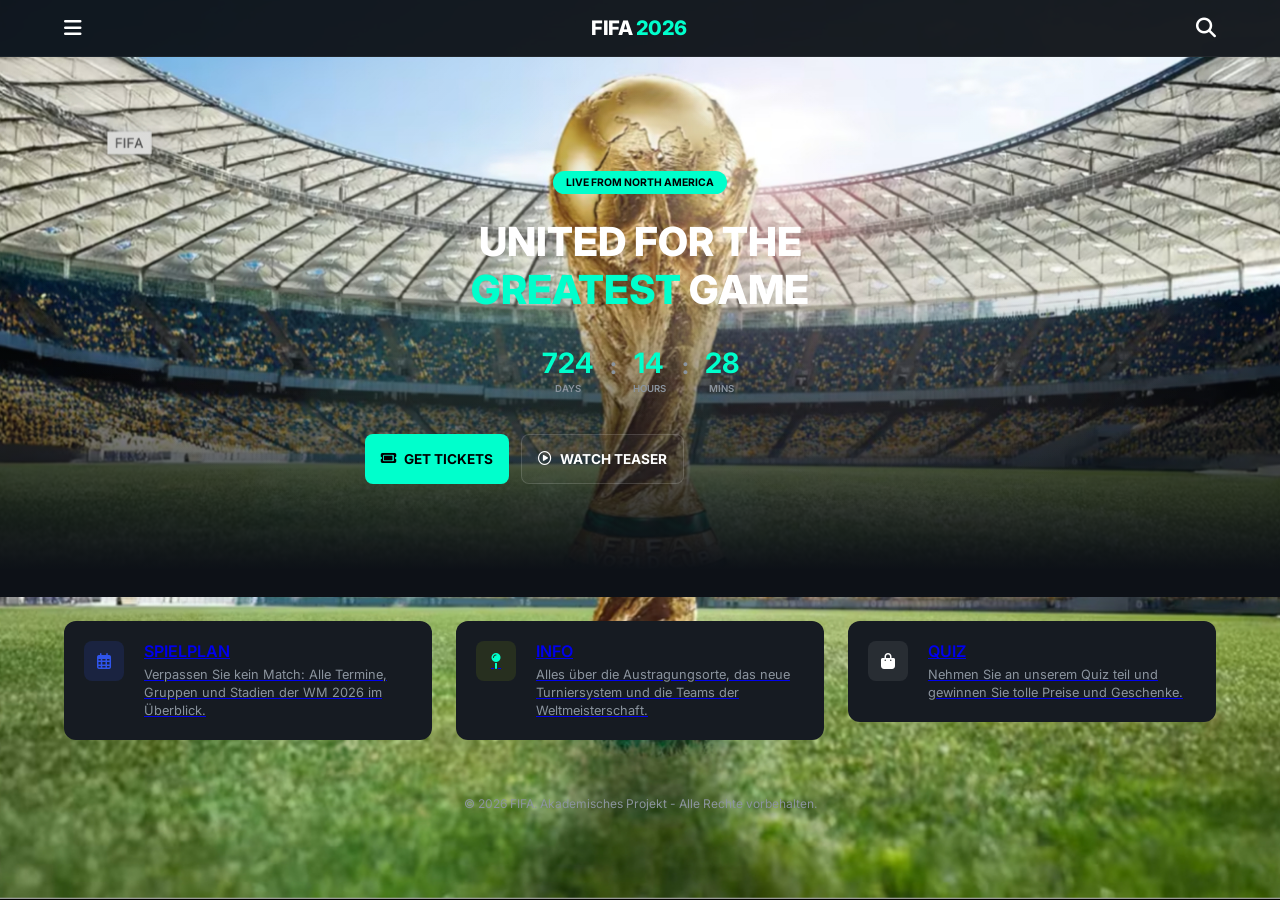
==== index.html @ b77defae "update" ====
<!DOCTYPE html>
<html lang="de">
<head>
    <meta charset="UTF-8">
    <meta name="viewport" content="width=device-width, initial-scale=1.0">
    <title>FIFA 2026 - Offizielle Plattform</title>
    
    <link href="https://fonts.googleapis.com/css2?family=Inter:wght@400;600;700;800&display=swap" rel="stylesheet">
    <link rel="stylesheet" href="https://cdnjs.cloudflare.com/ajax/libs/font-awesome/6.4.0/css/all.min.css">
    
    <link rel="stylesheet" href="style.css">
</head>
<body>

    <div class="grid-container">
        
        <header class="site-header">
            <nav class="nav-container" aria-label="Hauptnavigation">
                <button class="nav-button" aria-label="Navigationsmenü öffnen">
                    <i class="fa-solid fa-bars" aria-hidden="true"></i>
                </button>
                
                <div class="site-logo">
                    FIFA <span class="logo-highlight">2026</span>
                </div>
                
                <button class="nav-button" aria-label="Suche öffnen">
                    <i class="fa-solid fa-magnifying-glass" aria-hidden="true"></i>
                </button>
            </nav>
        </header>

        <main class="hero-content">
            <div class="hero-background" aria-hidden="true"></div>
            
            <div class="hero-inner">
                <p class="badge-promo">LIVE FROM NORTH AMERICA</p>
                
                <h1 class="hero-title">
                    UNITED FOR THE <br>
                    <span class="text-neon">GREATEST</span> GAME
                </h1>
                
                <section class="countdown-wrapper" aria-label="Countdown bis zum Event">
                    <div class="countdown-unit">
                        <span class="countdown-value">724</span>
                        <span class="countdown-label">DAYS</span>
                    </div>
                    <span class="countdown-separator" aria-hidden="true">:</span>
                    <div class="countdown-unit">
                        <span class="countdown-value">14</span>
                        <span class="countdown-label">HOURS</span>
                    </div>
                    <span class="countdown-separator" aria-hidden="true">:</span>
                    <div class="countdown-unit">
                        <span class="countdown-value">28</span>
                        <span class="countdown-label">MINS</span>
                    </div>
                </section>

                <div class="action-controls">
                    <a href="tickets.html" class="btn btn-primary">
                        <i class="fa-solid fa-ticket" aria-hidden="true"></i> GET TICKETS
                    </a>
                    <a href="#" class="btn btn-secondary">
                        <i class="fa-regular fa-circle-play" aria-hidden="true"></i> WATCH TEASER
                    </a>
                </div>
            </div>
        </main>

        <section class="info-grid" aria-label="Informationen und Services">
            
            <a href="Spielplan.html" class="card-button" aria-label="Zum Spielplan wechseln">
                <article class="info-card">
                    <div class="card-icon icon-blue" aria-hidden="true">
                        <i class="fa-regular fa-calendar-days"></i>
                    </div>
                    <div class="card-text">
                        <h2>SPIELPLAN</h2>
                        <p>Verpassen Sie kein Match: Alle Termine, Gruppen und Stadien der WM 2026 im Überblick.</p>
                    </div>
                </article>
            </a>

            <a href="info.html" class="card-button" aria-label="Zu den Informationen wechseln">
                <article class="info-card">
                    <div class="card-icon icon-neon-bg" aria-hidden="true">
                        <i class="fa-solid fa-map-pin"></i>
                    </div>
                    <div class="card-text">
                        <h2>INFO</h2>
                        <p>Alles über die Austragungsorte, das neue Turniersystem und die Teams der Weltmeisterschaft.</p>
                    </div>
                </article>
            </a>

            <a href="Quiz.html" class="card-button" aria-label="Zum Quiz wechseln">
                <article class="info-card">
                    <div class="card-icon icon-gray" aria-hidden="true">
                        <i class="fa-solid fa-bag-shopping"></i>
                    </div>
                    <div class="card-text">
                        <h2>QUIZ</h2>
                        <p>Nehmen Sie an unserem Quiz teil und gewinnen Sie tolle Preise und Geschenke.</p>
                    </div>
                </article>
            </a>

        </section>

        <footer class="site-footer">
            <p>&copy; 2026 FIFA. Akademisches Projekt - Alle Rechte vorbehalten.</p>
        </footer>

    </div>

</body>
</html>
---- style.css ----
/* Base & Reset */
* {
    margin: 0;
    padding: 0;
    box-sizing: border-box;
}

:root {
    --bg-main: #0d1117;
    --bg-card: #161b22;
    --neon: #b5e200;
    --text: #ffffff;
    --text-muted: #8b949e;
}

body {
    background-image: url(img/la-primera-fase-esta-en-marcha.jpg);
    color: var(--text);
    font-family: 'Inter', sans-serif;
    -webkit-font-smoothing: antialiased;
    background-repeat: no-repeat; /* Interdit à l'image de se dupliquer */
    background-size: cover;       /* Force l'image à s'adapter à toute la largeur/hauteur */
    background-position: center;  /* Centre l'image */
    background-attachment: fixed; /* Bloque l'image en fond pour qu'elle ne bouge pas au scroll */
    
    min-height: 100vh;
}
}

/* Layout global (CSS Grid) */
.grid-container {
    display: grid;
    grid-template-columns: 1fr;
    min-height: 100vh; 
}

/* 1. Header (FLEXBOX n°1) */
.site-header {
    background-color: rgba(13, 17, 23, 0.95);
    position: sticky;
    top: 0;
    z-index: 100;
    border-bottom: 1px solid rgba(255, 255, 255, 0.05);
}

.nav-container {
    display: flex; /* FLEXBOX n°1 */
    justify-content: space-between;
    align-items: center;
    padding: 1rem 1.5rem;
    max-width: 1200px;
    margin: 0 auto;
}

.nav-button {
    background: none;
    border: none;
    color: var(--text);
    font-size: 1.25rem;
    cursor: pointer;
    transition: opacity 0.2s;
}

.nav-button:hover {
    opacity: 0.7;
}

.site-logo {
    font-weight: 800;
    font-size: 1.25rem;
    letter-spacing: -0.5px;
}

.logo-highlight {
    color: var(--neon);
}

/* 2. Hero Section (FLEXBOX n°2) */
.hero-content {
    position: relative;
    padding: 3rem 1.5rem;
    display: flex; /* FLEXBOX n°2 */
    flex-direction: column;
    justify-content: center;
    align-items: center;
    text-align: center;
    min-height: 60vh;
}

.hero-background {
    position: absolute;
    top: 0; 
    left: 0; 
    right: 0; 
    bottom: 0;
    background: 
        radial-gradient(circle at 30% 10%, rgba(255,255,255,0.1) 0%, transparent 40%),
        radial-gradient(circle at 70% 10%, rgba(255,255,255,0.1) 0%, transparent 40%),
        linear-gradient(to bottom, transparent 40%, var(--bg-main) 95%),
        url('img/la-primera-fase-esta-en-marcha.jpg') no-repeat center center;
    background-size: cover;
    z-index: 1;
}

.hero-inner {
    position: relative;
    z-index: 2;
    width: 100%;
    max-width: 550px;
}

.badge-promo {
    background-color: var(--neon);
    color: #000;
    font-size: 0.65rem;
    font-weight: 700;
    padding: 0.3rem 0.8rem;
    border-radius: 20px;
    display: inline-block;
    margin-bottom: 1.5rem;
}

.hero-title {
    font-size: 1.75rem;
    font-weight: 800;
    line-height: 1.2;
    margin-bottom: 2rem;
}

.text-neon {
    color: var(--neon);
}

/* 3. Zone Compte à rebours (FLEXBOX n°3 & n°4) */
.countdown-wrapper {
    display: flex; /* FLEXBOX n°3 (Horizontal) */
    justify-content: center;
    align-items: center;
    gap: 1rem;
    margin-bottom: 2.5rem;
}

.countdown-unit {
    display: flex; /* FLEXBOX n°4 (Vertical pour empiler chiffre + texte) */
    flex-direction: column;
    align-items: center;
}

.countdown-value {
    color: var(--neon);
    font-size: 1.75rem;
    font-weight: 700;
}

.countdown-label {
    color: var(--text-muted);
    font-size: 0.6rem;
    font-weight: 600;
    margin-top: 0.2rem;
}

.countdown-separator {
    color: var(--text-muted);
    font-size: 1.5rem;
    font-weight: 700;
    transform: translateY(-4px);
}

/* 4. Boutons d'action (FLEXBOX n°5) */
.action-controls {
    display: flex; /* FLEXBOX n°5 */
    flex-direction: column;
    gap: 0.75rem;
}

.btn {
    display: flex; /* FLEXBOX optionnel pour centrer l'icône dans le bouton */
    justify-content: center;
    align-items: center;
    gap: 0.5rem;
    padding: 1rem;
    border-radius: 8px;
    font-size: 0.85rem;
    font-weight: 700;
    text-decoration: none;
}

.btn-primary {
    background-color: var(--neon);
    color: #000;
}

.btn-secondary {
    background-color: rgba(255, 255, 255, 0.03);
    color: var(--text);
    border: 1px solid rgba(255, 255, 255, 0.15);
}

.btn:active {
    transform: scale(0.98);
}

/* 5. Grille d'informations (CSS Grid globale + FLEXBOX n°6 interne) */
.info-grid {
    display: grid;
    grid-template-columns: 1fr;
    gap: 1rem;
    padding: 1.5rem;
    max-width: 1200px;
    margin: 0 auto;
}

.info-card {
    background-color: var(--bg-card);
    border-radius: 12px;
    padding: 1.25rem;
    display: flex; /* FLEXBOX n°6 (Aligne l'icône à gauche du texte) */
    gap: 1.25rem;
}

.card-icon {
    width: 40px;
    height: 40px;
    border-radius: 8px;
    display: flex; /* Permet simplement de centrer l'icône vectorielle */
    justify-content: center;
    align-items: center;
    flex-shrink: 0;
}

.icon-blue { background-color: rgba(47, 84, 235, 0.15); color: #2f54eb; }
.icon-neon-bg { background-color: rgba(181, 226, 0, 0.1); color: var(--neon); }
.icon-gray { background-color: rgba(255, 255, 255, 0.08); color: var(--text); }

.card-text h2 {
    font-size: 1rem;
    font-weight: 600;
    margin-bottom: 0.3rem;
}

.card-text p {
    color: var(--text-muted);
    font-size: 0.8rem;
    line-height: 1.4;
}

.site-footer {
    text-align: center;
    padding: 2rem 1.5rem;
    color: var(--text-muted);
    font-size: 0.75rem;
}

/* Media Queries (Ajustements responsives) */
@media screen and (min-width: 768px) {
    .hero-title {
        font-size: 2.5rem;
    }
    .action-controls {
        flex-direction: row; /* Modifie le comportement du Flexbox n°5 */
    }
    .info-grid {
        grid-template-columns: repeat(2, 1fr);
    }
}

@media screen and (min-width: 1024px) {
    .info-grid {
        grid-template-columns: repeat(3, 1fr);
        gap: 1.5rem;
    }
}
/* ------le css de spielplan et tickets-------------- */

/* --- Variables --- */
:root {
    --neon: #00ffcc;
    --bg-dark: #0d1117;
    --card-dark: #161b22;
    --border-dark: #30363d;
    --text-muted: #8b949e;
}

/* --- Conteneur du Tableau --- */
.matches-table {
    padding: 20px;
    max-width: 1000px;
    margin: 0 auto;
    display: flex;
    flex-direction: column;
    gap: 1px; /* Crée une fine ligne de séparation entre les lignes si désiré */
    background-color: var(--border-dark); /* Couleur de fond pour simuler les bordures du tableau */
    border-radius: 6px;
    overflow: hidden;
    border: 1px solid var(--border-dark);
}

/* --- Ligne de match (Flexbox Horizontale stricte) --- */
.table-row {
    background-color:rgb(10, 5, 22);
    display: flex;
    flex-direction: row;
    align-items: center;
    padding: 12px 20px;
    transition: background-color 0.1s;
}

.table-row:hover {
    background-color: #040000; /* Effet de survol sur la ligne comme un vrai tableau */
}

/* --- Définition des colonnes alignées --- */
.col-teams {
    flex: 0 0 180px; /* Largeur fixe non compressible pour les équipes */
    display: flex;
    align-items: center;
    gap: 10px;
}

.col-venue {
    flex: 1 1 350px; /* Prend l'espace principal disponible */
    display: flex;
    align-items: center;
    gap: 8px;
    color: #08e3eb;
    font-size: 0.9rem;
}

.col-time {
    flex: 0 0 220px; /* Largeur fixe pour aligner parfaitement les heures */
    display: flex;
    align-items: center;
    gap: 8px;
    color: rgb(252, 252, 252);
    font-size: 0.85rem;
}

.col-action {
    flex: 0 0 140px; /* Aligne les boutons à droite de manière rigide */
    text-align: right;
}

/* --- Éléments internes --- */
.team-badge {
    background-color: #21262d;
    color: #fff;
    font-weight: 700;
    font-size: 0.85rem;
    padding: 5px 10px;
    border-radius: 4px;
    border: 1px solid var(--border-dark);
    width: 50px;
    text-align: center;
    display: inline-block;
}

.match-vs {
    font-size: 0.7rem;
    font-weight: 800;
    color: red;
}

.col-venue i, .col-time i {
    color: var(--text-muted);
    font-size: 0.9rem;
}

.text-truncate {
    white-space: nowrap;
    overflow: hidden;
    text-overflow: ellipsis;
}

/* --- Bouton style Ligne --- */
.btn-select-match {
    background-color: transparent;
    border: 1px solid var(--neon);
    color: var(--neon);
    padding: 6px 14px;
    border-radius: 4px;
    font-size: 0.8rem;
    font-weight: 600;
    cursor: pointer;
    width: 100%;
    transition: background-color 0.2s, color 0.2s;
}

.btn-select-match:hover {
    background-color: var(--neon);
    color: #000;
}

/* --- Responsive Mobile --- */
@media (max-width: 768px) {
    .matches-table {
        background-color: transparent;
        border: none;
        gap: 12px;
        padding: 10px;
    }

    .table-row {
        flex-direction: column;
        text-align: center;
        gap: 10px;
        padding: 16px;
        border: 1px solid var(--border-dark);
        border-radius: 6px;
    }

    .col-teams, .col-venue, .col-time, .col-action {
        flex: none;
        width: 100%;
        justify-content: center;
        text-align: center;
    }
    
    .text-truncate {
        white-space: normal;
    }
}

/* --- Section Formulaire --- */
.booking-section {
    padding: 40px 20px;
}
.booking-container {
    max-width: 600px;
    margin: 0 auto;
    background-color: var(--card-dark);
    border: 1px solid var(--border-dark);
    padding: 30px;
    border-radius: 8px;
}
.form-group {
    margin-bottom: 20px;
    display: flex;
    flex-direction: column;
    text-align: left;
}
.form-group label {
    color: #fff;
    margin-bottom: 8px;
}
.form-group input, .form-group select {
    background-color: #21262d;
    border: 1px solid var(--border-dark);
    color: #fff;
    padding: 10px;
    border-radius: 4px;
}
.btn-submit {
    background-color: var(--neon);
    color: #000;
    border: none;
    padding: 12px;
    width: 100%;
    font-weight: 700;
    border-radius: 4px;
    cursor: pointer;
}

/*--- tickets--*/
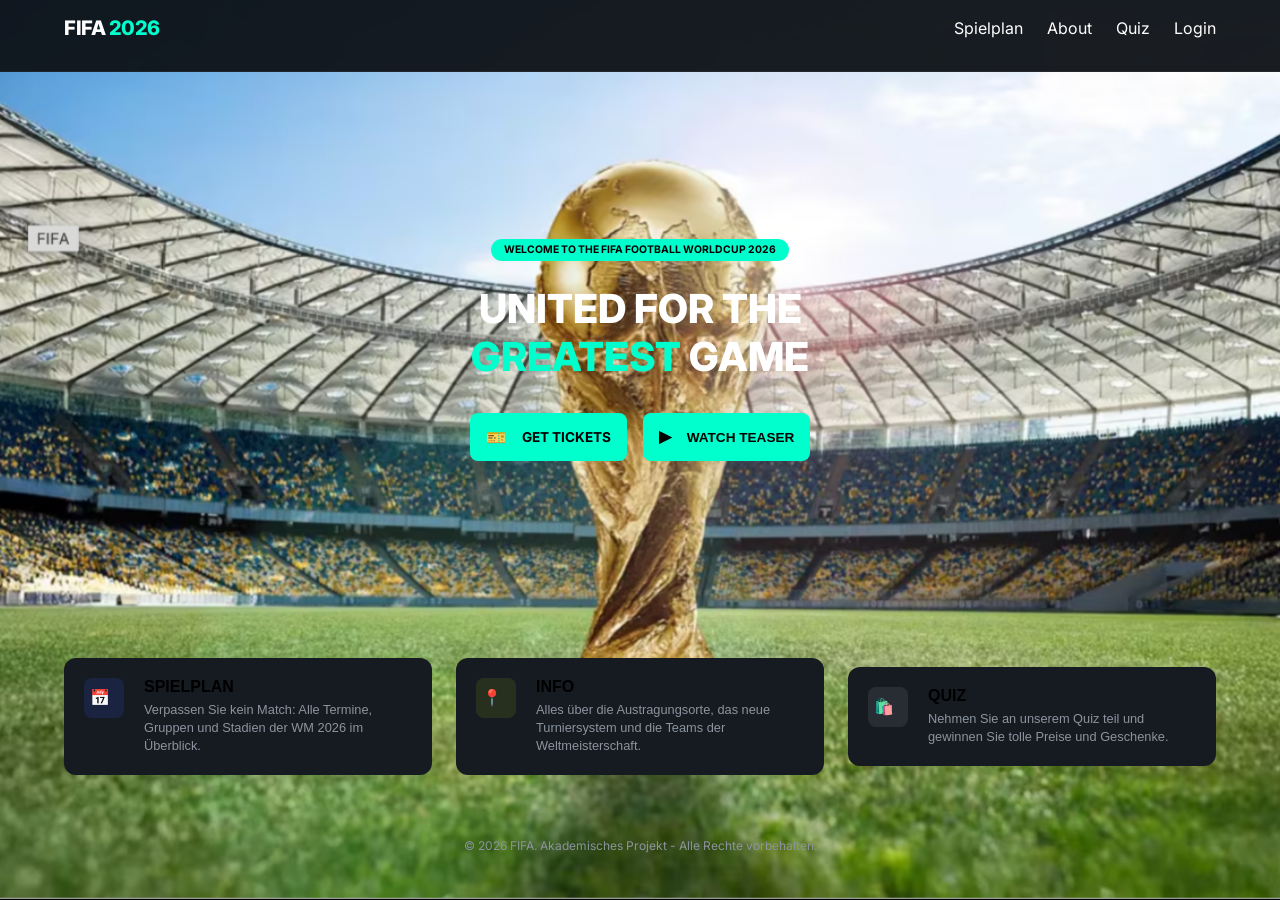
==== commit 96b8ebba: "update" ====
--- a/index.html
+++ b/index.html
@@ -6,7 +6,7 @@
     <title>FIFA 2026 - Offizielle Plattform</title>
     
     <link href="https://fonts.googleapis.com/css2?family=Inter:wght@400;600;700;800&display=swap" rel="stylesheet">
-    <link rel="stylesheet" href="https://cdnjs.cloudflare.com/ajax/libs/font-awesome/6.4.0/css/all.min.css">
+    <link rel="stylesheet" href="">
     
     <link rel="stylesheet" href="style.css">
 </head>
@@ -16,96 +16,84 @@
         
         <header class="site-header">
             <nav class="nav-container" aria-label="Hauptnavigation">
-                <button class="nav-button" aria-label="Navigationsmenü öffnen">
-                    <i class="fa-solid fa-bars" aria-hidden="true"></i>
-                </button>
-                
                 <div class="site-logo">
                     FIFA <span class="logo-highlight">2026</span>
                 </div>
-                
-                <button class="nav-button" aria-label="Suche öffnen">
-                    <i class="fa-solid fa-magnifying-glass" aria-hidden="true"></i>
+
+                <button id="menu-toggle" class="nav-button" aria-expanded="false" aria-controls="menu">
+                    <span class="icon">☰</span>
+                    <span class="sr-only">Navigationsmenü öffnen</span>
                 </button>
+
+                <ul id="menu" class="nav-menu" hidden>
+                    
+                    <li><a href="Spielplan.html">Spielplan</a></li>
+                    <li><a href="info.html">About</a></li>
+                    <li><a href="Quiz.html">Quiz</a></li>
+                    <li><a href="login.html">Login</a></li>
+                </ul>
             </nav>
         </header>
 
         <main class="hero-content">
-            <div class="hero-background" aria-hidden="true"></div>
-            
             <div class="hero-inner">
-                <p class="badge-promo">LIVE FROM NORTH AMERICA</p>
+                <h1 class="badge-promo">WELCOME TO THE FIFA FOOTBALL WORLDCUP 2026</h1>
                 
                 <h1 class="hero-title">
                     UNITED FOR THE <br>
                     <span class="text-neon">GREATEST</span> GAME
                 </h1>
                 
-                <section class="countdown-wrapper" aria-label="Countdown bis zum Event">
-                    <div class="countdown-unit">
-                        <span class="countdown-value">724</span>
-                        <span class="countdown-label">DAYS</span>
-                    </div>
-                    <span class="countdown-separator" aria-hidden="true">:</span>
-                    <div class="countdown-unit">
-                        <span class="countdown-value">14</span>
-                        <span class="countdown-label">HOURS</span>
-                    </div>
-                    <span class="countdown-separator" aria-hidden="true">:</span>
-                    <div class="countdown-unit">
-                        <span class="countdown-value">28</span>
-                        <span class="countdown-label">MINS</span>
-                    </div>
-                </section>
+               
 
                 <div class="action-controls">
                     <a href="tickets.html" class="btn btn-primary">
-                        <i class="fa-solid fa-ticket" aria-hidden="true"></i> GET TICKETS
+                        <span class="icon">🎫</span> GET TICKETS
                     </a>
-                    <a href="#" class="btn btn-secondary">
-                        <i class="fa-regular fa-circle-play" aria-hidden="true"></i> WATCH TEASER
-                    </a>
+                    <button id="watch-teaser" type="button" class="btn btn-secondary">
+                        <span class="icon">▶</span> WATCH TEASER
+                    </button>
                 </div>
             </div>
         </main>
 
         <section class="info-grid" aria-label="Informationen und Services">
             
-            <a href="Spielplan.html" class="card-button" aria-label="Zum Spielplan wechseln">
+            <button type="button" onclick="location.href='Spielplan.html'" class="card-button" aria-label="Zum Spielplan wechseln">
                 <article class="info-card">
                     <div class="card-icon icon-blue" aria-hidden="true">
-                        <i class="fa-regular fa-calendar-days"></i>
+                        <span class="icon">📅</span>
                     </div>
                     <div class="card-text">
                         <h2>SPIELPLAN</h2>
                         <p>Verpassen Sie kein Match: Alle Termine, Gruppen und Stadien der WM 2026 im Überblick.</p>
                     </div>
                 </article>
-            </a>
+            </button>
 
-            <a href="info.html" class="card-button" aria-label="Zu den Informationen wechseln">
+            <button type="button" onclick="location.href='info.html'" class="card-button" aria-label="Zu den Informationen wechseln">
                 <article class="info-card">
                     <div class="card-icon icon-neon-bg" aria-hidden="true">
-                        <i class="fa-solid fa-map-pin"></i>
+                        <span class="icon">📍</span>
                     </div>
                     <div class="card-text">
                         <h2>INFO</h2>
                         <p>Alles über die Austragungsorte, das neue Turniersystem und die Teams der Weltmeisterschaft.</p>
                     </div>
                 </article>
-            </a>
+            </button>
 
-            <a href="Quiz.html" class="card-button" aria-label="Zum Quiz wechseln">
+            <button type="button" onclick="location.href='Quiz.html'" class="card-button" aria-label="Zum Quiz wechseln">
                 <article class="info-card">
                     <div class="card-icon icon-gray" aria-hidden="true">
-                        <i class="fa-solid fa-bag-shopping"></i>
+                        <span class="icon">🛍️</span>
                     </div>
                     <div class="card-text">
                         <h2>QUIZ</h2>
                         <p>Nehmen Sie an unserem Quiz teil und gewinnen Sie tolle Preise und Geschenke.</p>
                     </div>
                 </article>
-            </a>
+            </button>
 
         </section>
 
@@ -115,5 +103,33 @@
 
     </div>
 
+    <script src="script.js"></script>
+    <script>
+        document.addEventListener('DOMContentLoaded', () => {
+            const watchButton = document.getElementById('watch-teaser');
+            const videoContainer = document.getElementById('video-container');
+            const videoFrame = document.getElementById('teaser-video');
+            const videoUrl = 'https://www.youtube.com/embed/ZTdOX1U2K0Q?si=totFBb63-wIMbT6p';
+            let open = false;
+
+            watchButton?.addEventListener('click', () => {
+                if (!videoFrame || !videoContainer) return;
+
+                open = !open;
+                if (open) {
+                    videoFrame.src = videoUrl;
+                    videoContainer.hidden = false;
+                    videoContainer.classList.add('active');
+                    watchButton.textContent = 'FERMER TEASER';
+                } else {
+                    videoFrame.src = '';
+                    videoContainer.hidden = true;
+                    videoContainer.classList.remove('active');
+                    watchButton.innerHTML = '<span class="icon">▶</span> WATCH TEASER';
+                }
+            });
+        });
+    </script>
+
 </body>
-</html>+</html>
--- a/style.css
+++ b/style.css
@@ -1,3 +1,4 @@
+/* DE: Basis-Reset - gilt für alle Seiten (Grundlegende Reset-Regeln) */
 /* Base & Reset */
 * {
     margin: 0;
@@ -5,6 +6,7 @@
     box-sizing: border-box;
 }
 
+/* DE: Globale Farb- und Design-Variablen (werden siteweit verwendet) */
 :root {
     --bg-main: #0d1117;
     --bg-card: #161b22;
@@ -13,20 +15,164 @@
     --text-muted: #8b949e;
 }
 
+/* DE: Seiten-Grundlayout und Hintergrundbild. Wird auf der Startseite verwendet. */
 body {
-    background-image: url(img/la-primera-fase-esta-en-marcha.jpg);
+    display: flex;
+    flex-direction: column;
+    min-height: 100vh;
+    background-color: var(--bg-main);
+    background-image: url('img/la-primera-fase-esta-en-marcha.jpg');
     color: var(--text);
     font-family: 'Inter', sans-serif;
     -webkit-font-smoothing: antialiased;
-    background-repeat: no-repeat; /* Interdit à l'image de se dupliquer */
-    background-size: cover;       /* Force l'image à s'adapter à toute la largeur/hauteur */
-    background-position: center;  /* Centre l'image */
-    background-attachment: fixed; /* Bloque l'image en fond pour qu'elle ne bouge pas au scroll */
-    
+    background-repeat: no-repeat;
+    background-size: cover;
+    background-position: center;
+    background-attachment: fixed;
     min-height: 100vh;
 }
-}
-
+
+/* DE: Vollbild-Video-Modus - versteckt die normale Seite und zeigt das Video-Overlay */
+body.video-active {
+    overflow: hidden;
+}
+
+body.video-active .grid-container {
+    display: none;
+}
+
+/* DE: Fullscreen-Video-Overlay - wird beim Abspielen des Teasers verwendet (index.html) */
+.video-fullscreen {
+    display: none;
+    position: fixed;
+    inset: 0;
+    width: 100vw;
+    height: 100vh;
+    background: #000;
+    z-index: 9999;
+}
+
+body.video-active .video-fullscreen {
+    display: flex;
+    align-items: center;
+    justify-content: center;
+}
+
+.fullscreen-frame {
+    width: 100%;
+    height: 100%;
+    border: 0;
+}
+
+.video-frame {
+    width: 100%;
+    height: 100%;
+    border: 0;
+}
+
+@media (max-width: 767px) {
+    body {
+        background-attachment: scroll;
+    }
+}
+
+/* DE: .hero-background entfernt - das body-Background-Bild wird direkt verwendet */
+/* .hero-background removed: body now uses the background image directly */
+
+/* DE: Navigation/Header - gilt auf allen Seiten (Logo, Menü, Toggle) */
+.nav-container {
+    display: flex; /* FLEXBOX n°1 */
+    justify-content: space-between;
+    align-items: center;
+    padding: 1rem 1.5rem;
+    max-width: 1200px;
+    margin: 0 auto;
+    position: relative;
+}
+
+/* DE: Dropdown-Menü im Header (mobil/desktop) */
+.nav-menu {
+    position: absolute;
+    top: calc(100% + 0.5rem);
+    right: 1.5rem;
+    left: auto;
+    background: rgba(13, 17, 23, 0.98);
+    border: 1px solid rgba(255, 255, 255, 0.08);
+    border-radius: 12px;
+    list-style: none;
+    padding: 0.5rem 0;
+    min-width: 200px;
+    box-shadow: 0 16px 40px rgba(0, 0, 0, 0.25);
+    z-index: 150;
+}
+
+.nav-menu li + li {
+    margin-top: 0.25rem;
+}
+
+.nav-menu a {
+    display: block;
+    padding: 0.85rem 1rem;
+    color: var(--text);
+    text-decoration: none;
+    transition: background 0.2s ease;
+}
+
+.nav-menu a:hover,
+.nav-menu a:focus-visible {
+    background: rgba(255, 255, 255, 0.05);
+}
+
+    /* DE: Hilfsklassen - Icon-Wrapper und Screenreader-only (barrierefrei) */
+    .icon {
+        font-size: 1rem;
+        display: inline-flex;
+        align-items: center;
+        justify-content: center;
+        margin-right: 0.5rem;
+        line-height: 1;
+    }
+
+    .sr-only {
+        position: absolute;
+        width: 1px;
+        height: 1px;
+        padding: 0;
+        margin: -1px;
+        overflow: hidden;
+        clip: rect(0, 0, 0, 0);
+        white-space: nowrap;
+        border: 0;
+    }
+
+@media (min-width: 900px) {
+    .nav-menu {
+        position: static;
+        display: flex;
+        flex-wrap: wrap;
+        gap: 1.5rem;
+        background: transparent;
+        border: none;
+        box-shadow: none;
+        padding: 0;
+        min-width: auto;
+        margin-left: 2rem;
+    }
+
+    .nav-menu li + li {
+        margin-top: 0;
+    }
+
+    .nav-menu a {
+        padding: 0;
+    }
+
+    #menu-toggle {
+        display: none;
+    }
+}
+
+/* DE: Globales Grid-Layout für Seiten (Layout-Hülle) */
 /* Layout global (CSS Grid) */
 .grid-container {
     display: grid;
@@ -35,6 +181,7 @@
 }
 
 /* 1. Header (FLEXBOX n°1) */
+/* DE: Header-Sticky und Hintergrundeinstellungen (bleibt oben) */
 .site-header {
     background-color: rgba(13, 17, 23, 0.95);
     position: sticky;
@@ -76,6 +223,7 @@
 }
 
 /* 2. Hero Section (FLEXBOX n°2) */
+/* DE: Hero-Bereich (Startseite): Titel, Badge und CTA - zentriert */
 .hero-content {
     position: relative;
     padding: 3rem 1.5rem;
@@ -87,6 +235,7 @@
     min-height: 60vh;
 }
 
+/* DE: Ursprünglicher Hero-Hintergrund (visuelle Effekte); jetzt meist durch body ersetzt */
 .hero-background {
     position: absolute;
     top: 0; 
@@ -102,6 +251,7 @@
     z-index: 1;
 }
 
+/* DE: Wrapper für Hero-Inhalt (begrenzte Breite für Texte/Buttons) */
 .hero-inner {
     position: relative;
     z-index: 2;
@@ -109,6 +259,7 @@
     max-width: 550px;
 }
 
+/* DE: Promo-Badge im Hero (z.B. "LIMITED") */
 .badge-promo {
     background-color: var(--neon);
     color: #000;
@@ -131,6 +282,7 @@
     color: var(--neon);
 }
 
+/* DE: Countdown-Bereich (Startseite) - zeigt Tage/Stunden/Minuten/Sekunden */
 /* 3. Zone Compte à rebours (FLEXBOX n°3 & n°4) */
 .countdown-wrapper {
     display: flex; /* FLEXBOX n°3 (Horizontal) */
@@ -166,11 +318,15 @@
     transform: translateY(-4px);
 }
 
+/* DE: Call-To-Action Buttons (z.B. Get Tickets, Watch Teaser) */
 /* 4. Boutons d'action (FLEXBOX n°5) */
+/* DE: Container für die Aktions-Buttons; responsive wechselt er auf Zeile */
 .action-controls {
     display: flex; /* FLEXBOX n°5 */
     flex-direction: column;
     gap: 0.75rem;
+    align-items: center;
+    width: 100%;
 }
 
 .btn {
@@ -185,21 +341,67 @@
     text-decoration: none;
 }
 
+/* DE: Primärer CTA-Stil (neon) */
 .btn-primary {
     background-color: var(--neon);
     color: #000;
 }
 
+/* DE: Sekundärer CTA - wurde an primären Stil angeglichen */
 .btn-secondary {
-    background-color: rgba(255, 255, 255, 0.03);
-    color: var(--text);
-    border: 1px solid rgba(255, 255, 255, 0.15);
+    background-color: var(--neon);
+    color: #000;
+    border: none;
+}
+
+/* DE: Eingebetteter Video-Container (innerhalb der Seite, nicht Fullscreen) */
+.video-container {
+    display: none;
+    width: 100%;
+    max-width: 820px;
+    margin: 2rem auto 0;
+    position: relative;
+    padding-bottom: 56.25%;
+    height: 0;
+    border-radius: 18px;
+    overflow: hidden;
+    box-shadow: 0 24px 60px rgba(0, 0, 0, 0.35);
+}
+
+.video-container.active {
+    display: block;
+}
+
+.video-frame {
+    position: absolute;
+    top: 0;
+    left: 0;
+    width: 100%;
+    height: 100%;
+    border: 0;
 }
 
 .btn:active {
     transform: scale(0.98);
 }
 
+.card-button {
+    display: block;
+    width: 100%;
+    background: none;
+    border: none;
+    padding: 0;
+    margin: 0;
+    text-align: left;
+    cursor: pointer;
+}
+
+.card-button:focus-visible {
+    outline: 3px solid var(--neon);
+    outline-offset: 4px;
+}
+
+/* DE: Infobereich - Karten mit Icon + Text (z.B. Features, Standort) */
 /* 5. Grille d'informations (CSS Grid globale + FLEXBOX n°6 interne) */
 .info-grid {
     display: grid;
@@ -258,6 +460,8 @@
     }
     .action-controls {
         flex-direction: row; /* Modifie le comportement du Flexbox n°5 */
+        justify-content: center;
+        gap: 1rem;
     }
     .info-grid {
         grid-template-columns: repeat(2, 1fr);
@@ -270,9 +474,11 @@
         gap: 1.5rem;
     }
 }
+/* DE: --- Spielplan und Ticket-Styles --- (Seiten: Spielplan.html, reservation.html) */
 /* ------le css de spielplan et tickets-------------- */
 
 /* --- Variables --- */
+/* DE: Variablen speziell für Spielplan/Ticket-Seiten */
 :root {
     --neon: #00ffcc;
     --bg-dark: #0d1117;
@@ -282,6 +488,7 @@
 }
 
 /* --- Conteneur du Tableau --- */
+/* DE: Tabelle der Spiele - verwendet auf Spielplan.html */
 .matches-table {
     padding: 20px;
     max-width: 1000px;
@@ -296,6 +503,7 @@
 }
 
 /* --- Ligne de match (Flexbox Horizontale stricte) --- */
+/* DE: Zeile in der Spieltabelle (ein Match) */
 .table-row {
     background-color:rgb(10, 5, 22);
     display: flex;
@@ -372,6 +580,7 @@
 }
 
 /* --- Bouton style Ligne --- */
+/* DE: Button in der Spielzeile - leitet zur Reservierungsseite weiter */
 .btn-select-match {
     background-color: transparent;
     border: 1px solid var(--neon);
@@ -460,4 +669,79 @@
     cursor: pointer;
 }
 
+/* DE: Reservierungs-/Ticket-Karte (reservation.html) */
+.reservation-card {
+    display: grid;
+    grid-template-columns: 1fr 220px;
+    gap: 24px;
+    background-color: rgba(15, 23, 31, 0.96);
+    border: 1px solid rgba(255,255,255,0.08);
+    border-radius: 18px;
+    padding: 24px;
+    margin-top: 30px;
+}
+
+.ticket-details {
+    display: grid;
+    gap: 14px;
+}
+
+.ticket-details h3 {
+    margin-bottom: 0;
+    color: var(--neon);
+    letter-spacing: 0.05em;
+}
+
+.ticket-meta {
+    display: grid;
+    gap: 12px;
+}
+
+.ticket-meta p {
+    color: #cbd5e1;
+    line-height: 1.5;
+}
+
+.ticket-meta strong {
+    display: block;
+    color: #fff;
+    margin-bottom: 4px;
+}
+
+/* DE: QR-Code-Container für das Ticket (wird per Canvas erzeugt) */
+.qr-code {
+    min-width: 220px;
+    min-height: 220px;
+    background: #fff;
+    border-radius: 18px;
+    display: flex;
+    align-items: center;
+    justify-content: center;
+    padding: 14px;
+    box-shadow: 0 12px 40px rgba(0,0,0,0.25);
+}
+
+.reservation-note {
+    margin-top: 16px;
+    color: var(--text-muted);
+    font-size: 0.95rem;
+}
+
+#error-message {
+    color: #ff6b6b;
+    margin-bottom: 16px;
+}
+
+@media (max-width: 900px) {
+    .reservation-card {
+        grid-template-columns: 1fr;
+    }
+
+    .qr-code {
+        min-width: auto;
+        width: 100%;
+        min-height: 220px;
+    }
+}
+
 /*--- tickets--*/
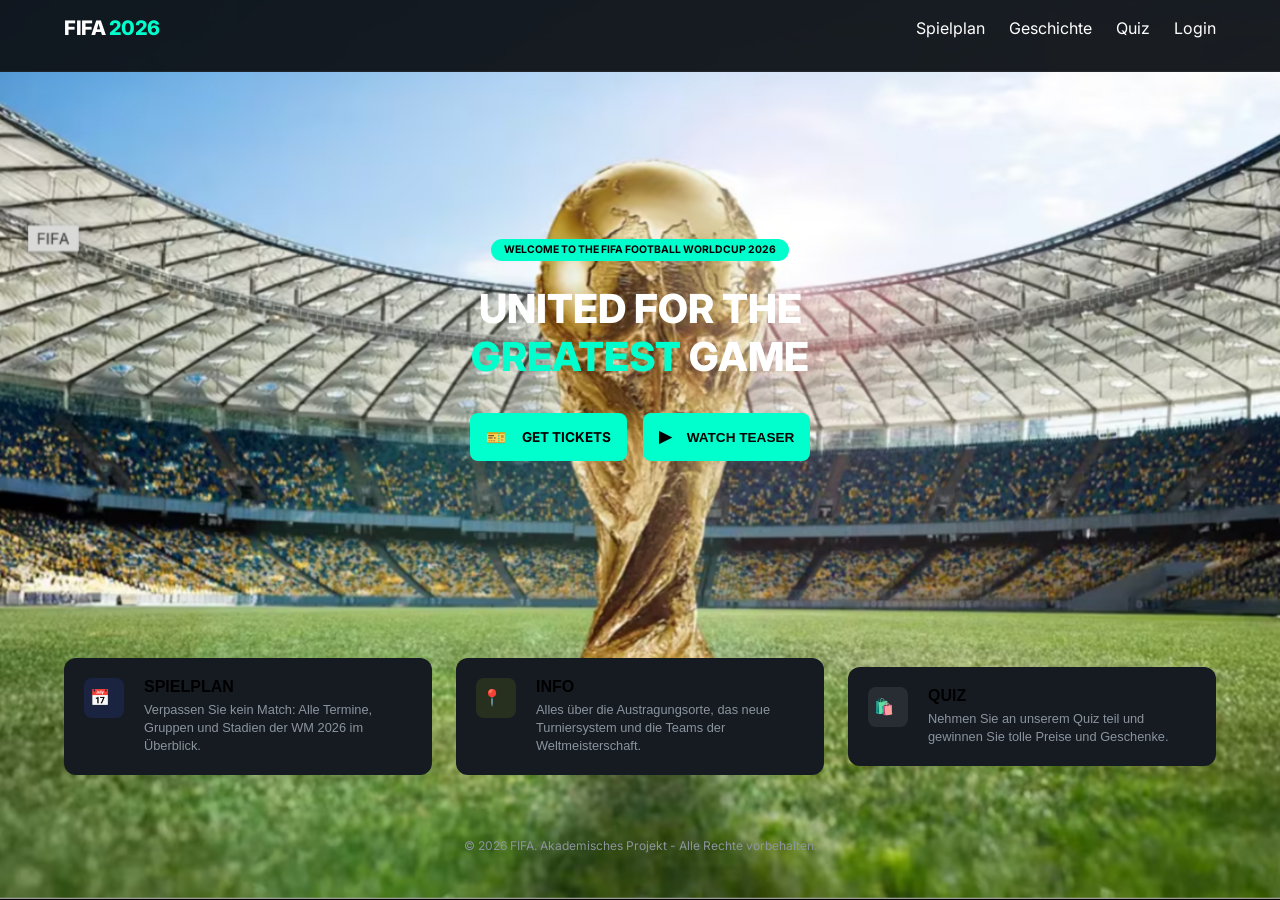
==== commit d3f9c297: "Unified navigation naming" ====
--- a/index.html
+++ b/index.html
@@ -28,7 +28,7 @@
                 <ul id="menu" class="nav-menu" hidden>
                     
                     <li><a href="Spielplan.html">Spielplan</a></li>
-                    <li><a href="info.html">About</a></li>
+                    <li><a href="info.html">Geschichte</a></li>
                     <li><a href="Quiz.html">Quiz</a></li>
                     <li><a href="login.html">Login</a></li>
                 </ul>
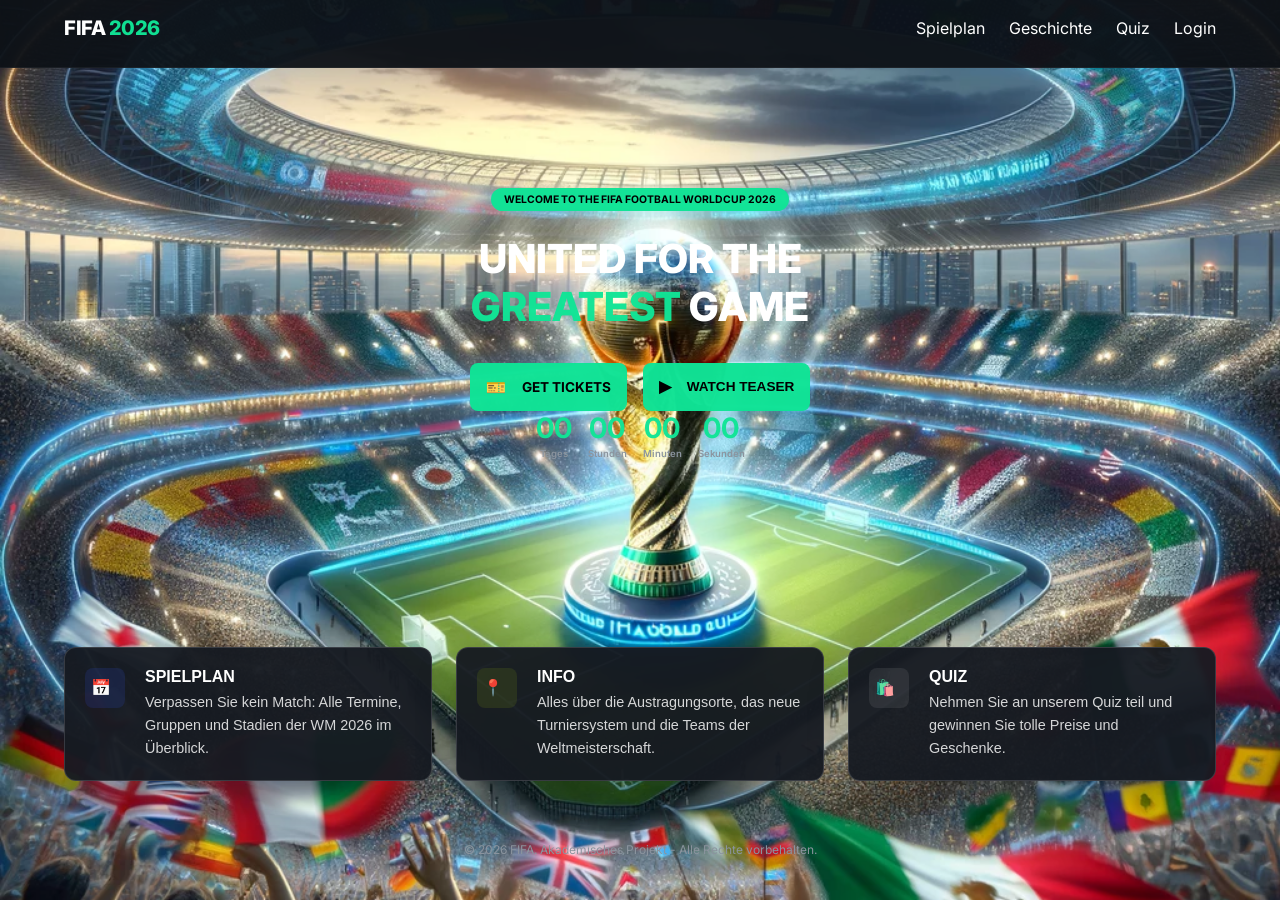
==== commit 31ac0f55: "update email system" ====
--- a/index.html
+++ b/index.html
@@ -53,6 +53,25 @@
                     <button id="watch-teaser" type="button" class="btn btn-secondary">
                         <span class="icon">▶</span> WATCH TEASER
                     </button>
+                </div>
+
+                <div class="countdown-wrapper" id="countdown-timer" aria-label="Countdown jusqu'au début">
+                    <div class="countdown-unit">
+                        <span class="countdown-value" id="countdown-days">00</span>
+                        <span class="countdown-label">Tages</span>
+                    </div>
+                    <div class="countdown-unit">
+                        <span class="countdown-value" id="countdown-hours">00</span>
+                        <span class="countdown-label">Stunden</span>
+                    </div>
+                    <div class="countdown-unit">
+                        <span class="countdown-value" id="countdown-minutes">00</span>
+                        <span class="countdown-label">Minuten</span>
+                    </div>
+                    <div class="countdown-unit">
+                        <span class="countdown-value" id="countdown-seconds">00</span>
+                        <span class="countdown-label">Sekunden</span>
+                    </div>
                 </div>
             </div>
         </main>
@@ -128,6 +147,38 @@
                     watchButton.innerHTML = '<span class="icon">▶</span> WATCH TEASER';
                 }
             });
+
+            const countdownTarget = new Date(Date.UTC(2026, 5, 11, 23, 0, 0)); // 11 juin 2026 23:00 GMT
+            const daysEl = document.getElementById('countdown-days');
+            const hoursEl = document.getElementById('countdown-hours');
+            const minutesEl = document.getElementById('countdown-minutes');
+            const secondsEl = document.getElementById('countdown-seconds');
+
+            function updateCountdown() {
+                const now = new Date();
+                const diff = countdownTarget.getTime() - now.getTime();
+
+                if (diff <= 0) {
+                    daysEl.textContent = '00';
+                    hoursEl.textContent = '00';
+                    minutesEl.textContent = '00';
+                    secondsEl.textContent = '00';
+                    return;
+                }
+
+                const seconds = Math.floor(diff / 1000) % 60;
+                const minutes = Math.floor(diff / (1000 * 60)) % 60;
+                const hours = Math.floor(diff / (1000 * 60 * 60)) % 24;
+                const days = Math.floor(diff / (1000 * 60 * 60 * 24));
+
+                daysEl.textContent = String(days).padStart(2, '0');
+                hoursEl.textContent = String(hours).padStart(2, '0');
+                minutesEl.textContent = String(minutes).padStart(2, '0');
+                secondsEl.textContent = String(seconds).padStart(2, '0');
+            }
+
+            updateCountdown();
+            setInterval(updateCountdown, 1000);
         });
     </script>
 
--- a/style.css
+++ b/style.css
@@ -21,7 +21,7 @@
     flex-direction: column;
     min-height: 100vh;
     background-color: var(--bg-main);
-    background-image: url('img/la-primera-fase-esta-en-marcha.jpg');
+    background-image: url('img/welcome\ bild.webp');
     color: var(--text);
     font-family: 'Inter', sans-serif;
     -webkit-font-smoothing: antialiased;
@@ -30,6 +30,14 @@
     background-position: center;
     background-attachment: fixed;
     min-height: 100vh;
+}
+
+body.spielplan-page {
+    background-image: linear-gradient(rgba(10, 10, 15, 0.35), rgba(10, 10, 15, 0.35)), url('img/la-primera-fase-esta-en-marcha.jpg');
+    background-position: center;
+    background-size: cover;
+    background-repeat: no-repeat;
+    background-attachment: fixed;
 }
 
 /* DE: Vollbild-Video-Modus - versteckt die normale Seite und zeigt das Video-Overlay */
@@ -413,11 +421,68 @@
 }
 
 .info-card {
-    background-color: var(--bg-card);
+    background-color: rgba(22, 27, 34, 0.96);
+    border: 1px solid rgba(255, 255, 255, 0.14);
     border-radius: 12px;
     padding: 1.25rem;
     display: flex; /* FLEXBOX n°6 (Aligne l'icône à gauche du texte) */
     gap: 1.25rem;
+    position: relative;
+    cursor: pointer;
+    overflow: visible;
+    box-shadow: 0 18px 40px rgba(0, 0, 0, 0.22);
+}
+
+.card-popup {
+    position: absolute;
+    left: 50%;
+    top: calc(100% + 0.75rem);
+    transform: translateX(-50%) translateY(-10px);
+    width: min(360px, calc(100% - 1rem));
+    padding: 1rem;
+    background: rgba(15, 20, 28, 0.98);
+    border: 1px solid rgba(255, 255, 255, 0.1);
+    border-radius: 14px;
+    box-shadow: 0 18px 45px rgba(0, 0, 0, 0.32);
+    opacity: 0;
+    visibility: hidden;
+    transition: opacity 0.2s ease, transform 0.2s ease;
+    z-index: 5;
+}
+
+.card-popup::before {
+    content: '';
+    position: absolute;
+    top: -8px;
+    left: 50%;
+    transform: translateX(-50%) rotate(45deg);
+    width: 16px;
+    height: 16px;
+    background: rgba(15, 20, 28, 0.98);
+    border-left: 1px solid rgba(255,255,255,0.1);
+    border-top: 1px solid rgba(255,255,255,0.1);
+}
+
+.info-card:hover .card-popup,
+.info-card.info-card--active .card-popup {
+    opacity: 1;
+    visibility: visible;
+    transform: translateX(-50%) translateY(0);
+}
+
+.card-popup p {
+    margin: 0;
+    color: var(--text);
+    font-size: 0.85rem;
+    line-height: 1.6;
+}
+
+@media (max-width: 768px) {
+    .info-card:hover .card-popup {
+        opacity: 0;
+        visibility: hidden;
+        transform: translateX(-50%) translateY(-10px);
+    }
 }
 
 .card-icon {
@@ -436,14 +501,15 @@
 
 .card-text h2 {
     font-size: 1rem;
-    font-weight: 600;
+    font-weight: 700;
     margin-bottom: 0.3rem;
+    color: #ffffff;
 }
 
 .card-text p {
-    color: var(--text-muted);
-    font-size: 0.8rem;
-    line-height: 1.4;
+    color: rgba(255, 255, 255, 0.82);
+    font-size: 0.9rem;
+    line-height: 1.6;
 }
 
 .site-footer {
@@ -480,7 +546,7 @@
 /* --- Variables --- */
 /* DE: Variablen speziell für Spielplan/Ticket-Seiten */
 :root {
-    --neon: #00ffcc;
+    --neon: #10e496f9;
     --bg-dark: #0d1117;
     --card-dark: #161b22;
     --border-dark: #30363d;
@@ -495,22 +561,20 @@
     margin: 0 auto;
     display: flex;
     flex-direction: column;
-    gap: 1px; /* Crée une fine ligne de séparation entre les lignes si désiré */
-    background-color: var(--border-dark); /* Couleur de fond pour simuler les bordures du tableau */
-    border-radius: 6px;
-    overflow: hidden;
-    border: 1px solid var(--border-dark);
+    gap: 1rem; /* Espace entre chaque ligne de match */
+    background-color: transparent;
 }
 
 /* --- Ligne de match (Flexbox Horizontale stricte) --- */
 /* DE: Zeile in der Spieltabelle (ein Match) */
 .table-row {
-    background-color:rgb(10, 5, 22);
+    background-color: rgb(10, 5, 22);
     display: flex;
     flex-direction: row;
     align-items: center;
     padding: 12px 20px;
     transition: background-color 0.1s;
+    border-radius: 12px;
 }
 
 .table-row:hover {
@@ -674,11 +738,31 @@
     display: grid;
     grid-template-columns: 1fr 220px;
     gap: 24px;
-    background-color: rgba(15, 23, 31, 0.96);
-    border: 1px solid rgba(255,255,255,0.08);
+    background-color: #08111b;
+    border: 1px solid rgba(0,255,150,0.12);
     border-radius: 18px;
     padding: 24px;
     margin-top: 30px;
+    box-shadow: 0 22px 50px rgba(0,0,0,0.22);
+}
+
+.ticket-id-card {
+    border: 1px solid rgba(255,255,255,0.08);
+    background: linear-gradient(180deg, rgba(10,16,28,0.96) 0%, rgba(3,10,18,0.95) 100%);
+}
+
+.ticket-label {
+    display: inline-flex;
+    align-items: center;
+    justify-content: center;
+    width: fit-content;
+    padding: 8px 14px;
+    border-radius: 999px;
+    background: rgba(0,255,204,0.12);
+    color: #00ffd1;
+    font-size: 0.8rem;
+    letter-spacing: 0.14em;
+    text-transform: uppercase;
 }
 
 .ticket-details {
@@ -690,6 +774,7 @@
     margin-bottom: 0;
     color: var(--neon);
     letter-spacing: 0.05em;
+    font-size: 1.7rem;
 }
 
 .ticket-meta {
@@ -700,12 +785,26 @@
 .ticket-meta p {
     color: #cbd5e1;
     line-height: 1.5;
+    padding: 10px 0;
+    border-bottom: 1px solid rgba(255,255,255,0.05);
+}
+
+.ticket-meta p:last-child {
+    border-bottom: none;
 }
 
 .ticket-meta strong {
     display: block;
     color: #fff;
     margin-bottom: 4px;
+}
+
+.ticket-role {
+    color: #8be2ff;
+    text-transform: uppercase;
+    letter-spacing: 0.12em;
+    font-size: 0.78rem;
+    margin-top: -6px;
 }
 
 /* DE: QR-Code-Container für das Ticket (wird per Canvas erzeugt) */
@@ -745,3 +844,55 @@
 }
 
 /*--- tickets--*/
+
+
+/* ===== INFO PAGE ===== */
+
+.history-timeline {
+    max-width: 1200px;
+    margin: 3rem auto;
+    padding: 0 1.5rem;
+}
+
+.history-timeline h2 {
+    margin-bottom: 1.5rem;
+    color: var(--text);
+}
+
+.history-timeline .info-card {
+    margin-bottom: 1rem;
+}
+
+.top-nations {
+    max-width: 900px;
+    margin: 3rem auto;
+    padding: 0 1.5rem;
+}
+
+.top-nations h2 {
+    margin-bottom: 1rem;
+}
+
+.top-nations table {
+    width: 100%;
+    border-collapse: collapse;
+    background-color: var(--bg-card);
+    border-radius: 12px;
+    overflow: hidden;
+}
+
+.top-nations th {
+    background-color: var(--neon);
+    color: #000;
+    padding: 1rem;
+    text-align: left;
+}
+
+.top-nations td {
+    padding: 1rem;
+    border-bottom: 1px solid rgba(255,255,255,0.08);
+}
+
+.top-nations tr:last-child td {
+    border-bottom: none;
+}
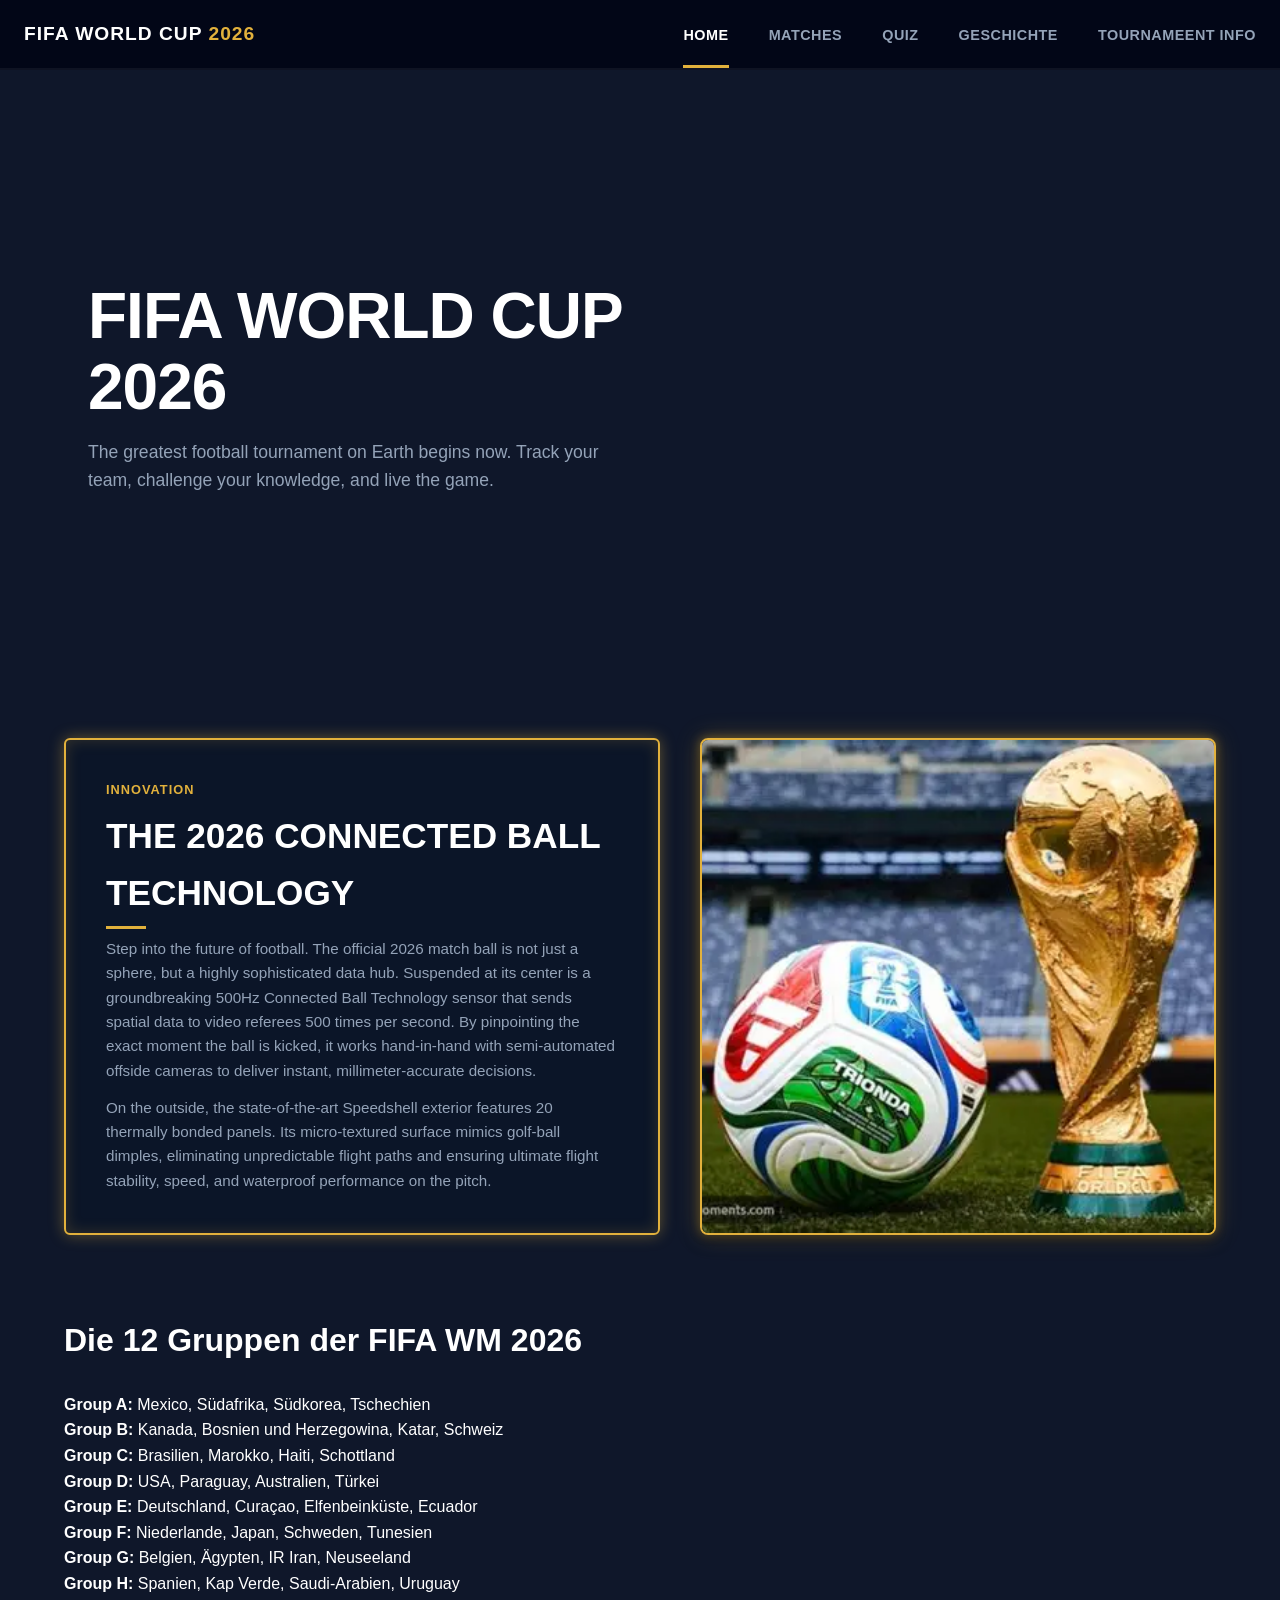
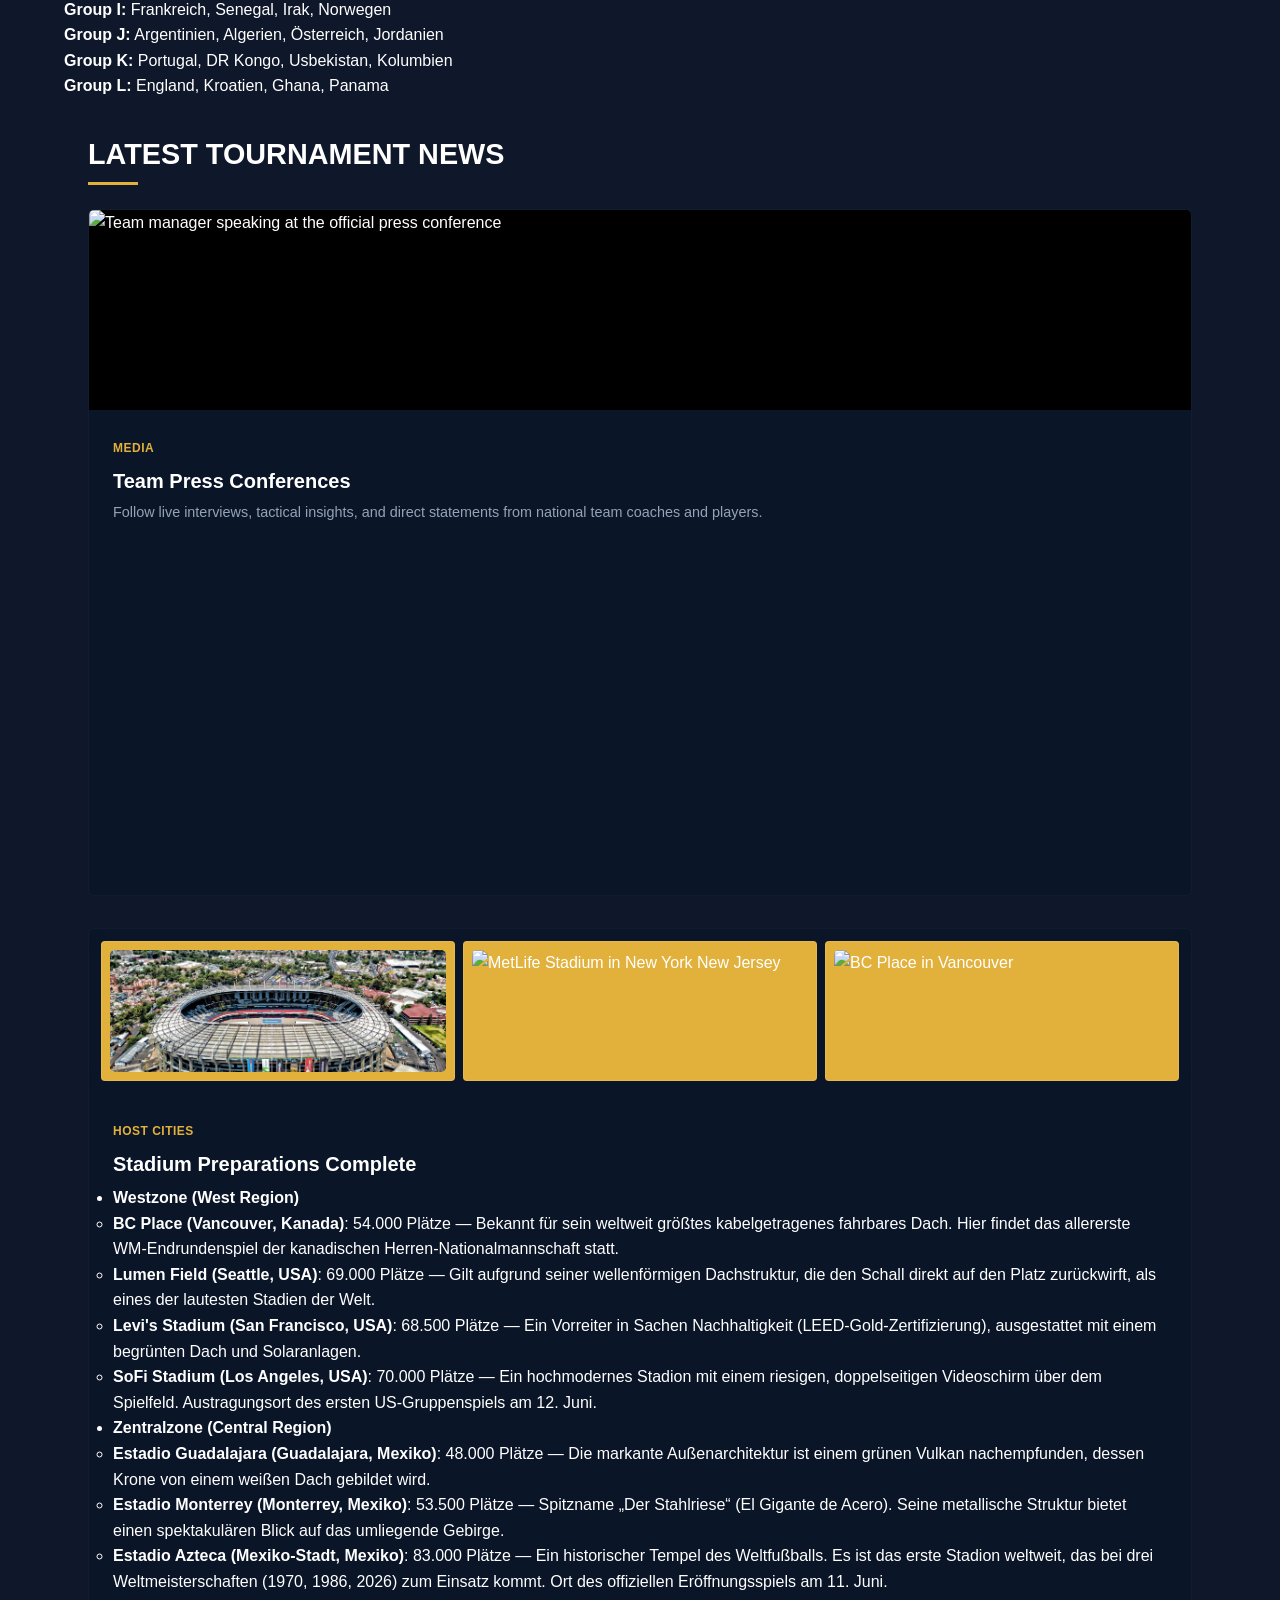
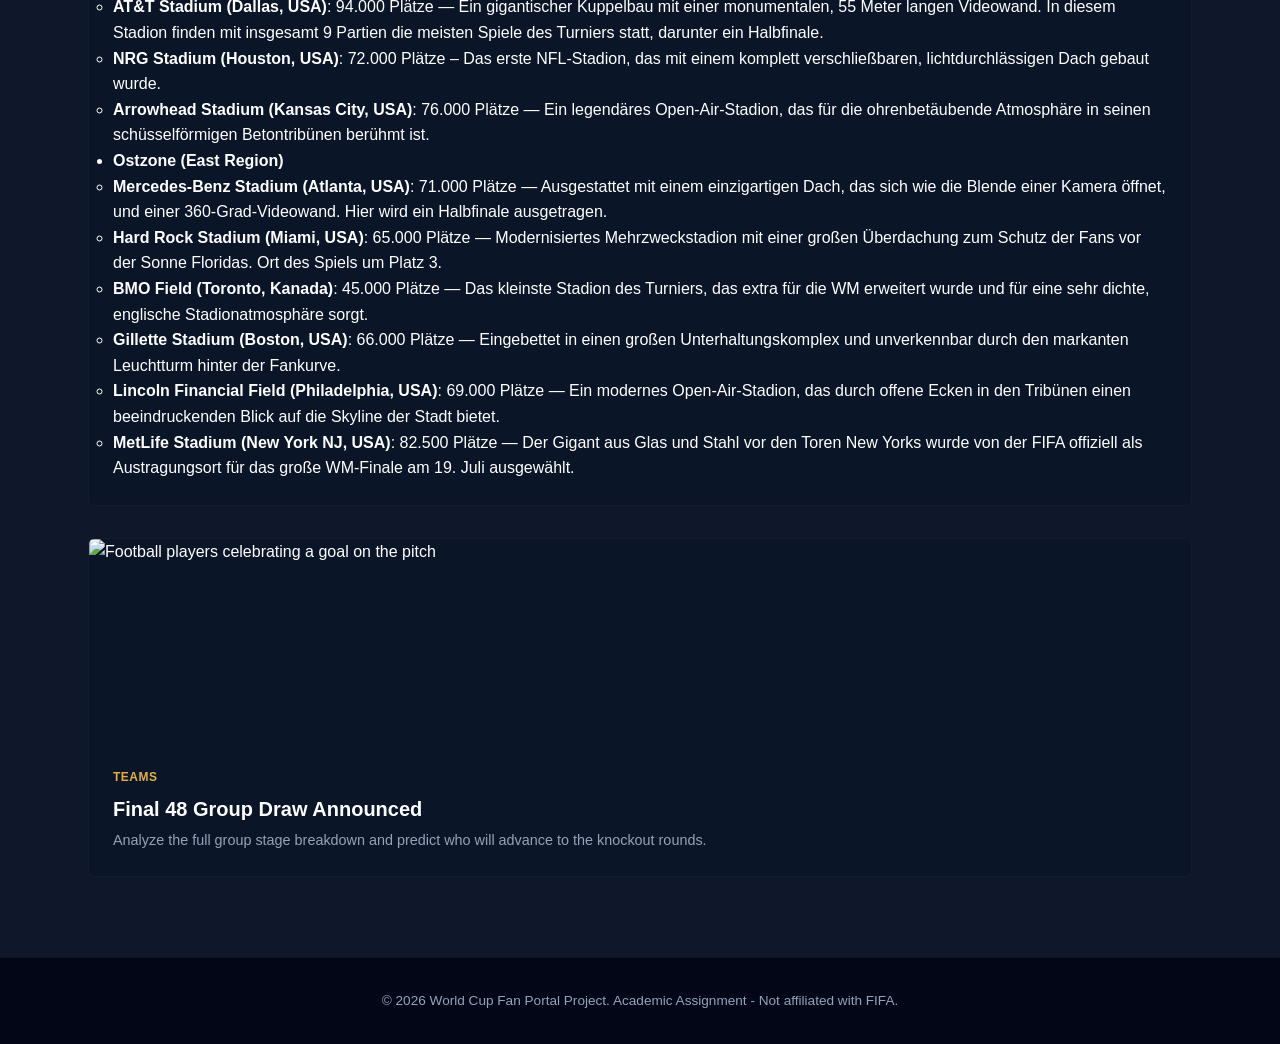
==== commit f233c91b: "neue layout" ====
--- a/index.html
+++ b/index.html
@@ -1,12 +1,20 @@
 <!DOCTYPE html>
-<html lang="de">
+<html lang="en">
 <head>
     <meta charset="UTF-8">
     <meta name="viewport" content="width=device-width, initial-scale=1.0">
-    <title>FIFA 2026 - Offizielle Plattform</title>
-    
-    <link href="https://fonts.googleapis.com/css2?family=Inter:wght@400;600;700;800&display=swap" rel="stylesheet">
-    <link rel="stylesheet" href="">
+    <title>FIFA World Cup 2026 | Official Fan Portal</title>
+    
+    <meta name="description" content="Experience the FIFA World Cup 2026. Get interactive match schedules, host city details, fan quizzes, and exclusive football news.">
+    <meta name="keywords" content="FIFA, World Cup 2026, Football, Match Schedule, Host Cities, Quiz, Soccer, Tournament">
+    <meta name="author" content="Your Name">
+    
+    <meta property="og:title" content="FIFA World Cup 2026 | Official Fan Portal">
+    <meta property="og:description" content="Official schedules, tournament updates, and interactive fan games for the 2026 World Cup.">
+    <meta property="og:image" content="assets/og-image.jpg">
+    <meta property="og:type" content="website">
+    
+    <link rel="icon" type="image/x-icon" href="assets/favicon.ico">
     
     <link rel="stylesheet" href="style.css">
 </head>
@@ -14,173 +22,195 @@
 
     <div class="grid-container">
         
-        <header class="site-header">
-            <nav class="nav-container" aria-label="Hauptnavigation">
-                <div class="site-logo">
-                    FIFA <span class="logo-highlight">2026</span>
-                </div>
-
-                <button id="menu-toggle" class="nav-button" aria-expanded="false" aria-controls="menu">
-                    <span class="icon">☰</span>
-                    <span class="sr-only">Navigationsmenü öffnen</span>
-                </button>
-
-                <ul id="menu" class="nav-menu" hidden>
-                    
-                    <li><a href="Spielplan.html">Spielplan</a></li>
-                    <li><a href="info.html">Geschichte</a></li>
-                    <li><a href="Quiz.html">Quiz</a></li>
-                    <li><a href="login.html">Login</a></li>
+        <header class="main-header">
+            <div class="logo">
+                <a href="index.html"> FIFA WORLD CUP <span class="year">2026</span></a>
+            </div>
+            
+            <nav class="main-nav">
+                <ul class="nav-list" id="js-nav-list">
+                    <li><a href="index.html" class="active">HOME</a></li>
+                    <li><a href="Spielplan.html">MATCHES</a></li>
+                    <li><a href="games.html">QUIZ</a></li>
+                    <li><a href="info.html">GESCHICHTE</a></li>
+                     <li><a href="finalphase.html">TOURNAMEENT INFO</a></li>
                 </ul>
             </nav>
+            
+            <button class="menu-toggle" id="js-burger" aria-label="Open navigation menu">
+                <span></span>
+                <span></span>
+                <span></span>
+            </button>
         </header>
 
-        <main class="hero-content">
-            <div class="hero-inner">
-                <h1 class="badge-promo">WELCOME TO THE FIFA FOOTBALL WORLDCUP 2026</h1>
+        <main class="main-content">
+            
+            <section class="hero-section">
+                <div class="hero-overlay">
+                    <h1>FIFA World Cup 2026</h1>
+                    <p>The greatest football tournament on Earth begins now. Track your team, challenge your knowledge, and live the game.</p>
+                </div>
+                <div class="video-container">
+    <iframe width="560" height="315" 
+            src="https://www.youtube.com/embed/ejuiCkS7xXE?autoplay=1&mute=1&si=3vjtlOLCC1rIgcCD" 
+            title="YouTube video player" 
+            frameborder="0" 
+            allow="accelerometer; autoplay; clipboard-write; encrypted-media; gyroscope; picture-in-picture; web-share" 
+            referrerpolicy="strict-origin-when-cross-origin" 
+            allowfullscreen>
+    </iframe>
+</div>
+            </section>
+
+            <section class="ball-feature-container ball-neon-layout">
+                <div class="ball-image-box">
+                    <img src="img/ball and cup.webp" alt="Official World Cup match ball and trophy on the pitch">
+                </div>
                 
-                <h1 class="hero-title">
-                    UNITED FOR THE <br>
-                    <span class="text-neon">GREATEST</span> GAME
-                </h1>
-                
-               
-
-                <div class="action-controls">
-                    <a href="tickets.html" class="btn btn-primary">
-                        <span class="icon">🎫</span> GET TICKETS
-                    </a>
-                    <button id="watch-teaser" type="button" class="btn btn-secondary">
-                        <span class="icon">▶</span> WATCH TEASER
-                    </button>
-                </div>
-
-                <div class="countdown-wrapper" id="countdown-timer" aria-label="Countdown jusqu'au début">
-                    <div class="countdown-unit">
-                        <span class="countdown-value" id="countdown-days">00</span>
-                        <span class="countdown-label">Tages</span>
-                    </div>
-                    <div class="countdown-unit">
-                        <span class="countdown-value" id="countdown-hours">00</span>
-                        <span class="countdown-label">Stunden</span>
-                    </div>
-                    <div class="countdown-unit">
-                        <span class="countdown-value" id="countdown-minutes">00</span>
-                        <span class="countdown-label">Minuten</span>
-                    </div>
-                    <div class="countdown-unit">
-                        <span class="countdown-value" id="countdown-seconds">00</span>
-                        <span class="countdown-label">Sekunden</span>
-                    </div>
-                </div>
+                <div class="ball-text-box neon-border">
+                    <span class="tag">Innovation</span>
+                    <h2>The 2026 Connected Ball Technology</h2>
+                    <p>
+                        Step into the future of football. The official 2026 match ball is not just a sphere, but a highly sophisticated data hub. 
+                        Suspended at its center is a groundbreaking 500Hz Connected Ball Technology sensor that sends spatial data to video referees 500 times per second. 
+                        By pinpointing the exact moment the ball is kicked, it works hand-in-hand with semi-automated offside cameras to deliver instant, millimeter-accurate decisions.
+                    </p>
+                    <p style="margin-top: 0.8rem;">
+                        On the outside, the state-of-the-art Speedshell exterior features 20 thermally bonded panels. 
+                        Its micro-textured surface mimics golf-ball dimples, eliminating unpredictable flight paths and ensuring ultimate flight stability, speed, and waterproof performance on the pitch.
+                    </p> 
+                </div>
+            </section>
+
+            <h1 class="gruppen"> Die 12 Gruppen der FIFA WM 2026</h1>
+            <br>
+            <p class="world-cup-groups">
+                <strong>Group A:</strong>  Mexico, Südafrika, Südkorea, Tschechien <br>
+                <strong>Group B:</strong>  Kanada, Bosnien und Herzegowina, Katar, Schweiz<br>
+                <strong>Group C:</strong>  Brasilien, Marokko, Haiti, Schottland<br>
+                <strong>Group D:</strong>  USA, Paraguay, Australien, Türkei <br>
+                <strong>Group E:</strong>  Deutschland, Curaçao, Elfenbeinküste, Ecuador  <br>
+                <strong>Group F:</strong>  Niederlande, Japan, Schweden, Tunesien<br>
+                <strong>Group G:</strong>  Belgien, Ägypten, IR Iran, Neuseeland <br>
+                <strong>Group H:</strong>  Spanien, Kap Verde, Saudi-Arabien, Uruguay <br>
+                <strong>Group I:</strong>  Frankreich, Senegal, Irak, Norwegen <br>
+                <strong>Group J:</strong>  Argentinien, Algerien, Österreich, Jordanien<br>
+                <strong>Group K:</strong>  Portugal, DR Kongo, Usbekistan, Kolumbien <br>
+                <strong>Group L:</strong>  England, Kroatien, Ghana, Panama<br>
+            </p>
+            
+            <section class="news-section">
+                <h2>Latest Tournament News</h2>
+                <div class="news-grid" id="js-news-grid">
+                    
+                    <article class="news-card">
+                        <div class="press-carousel">
+                            <div class="press-slide">
+                                <img src="img/press-conference1.jpg" alt="Team manager speaking at the official press conference">
+                            </div>
+                            <div class="press-slide">
+                                <img src="img/press-conference2.jpg" alt="Players answering media questions behind microphones">
+                            </div>
+                            <div class="press-slide">
+                                <img src="img/press-conference3.jpg" alt="National team coach discussing tactics in front of journalists">
+                            </div>
+                            <div class="press-slide">
+                                <img src="img/press-conference4.jpg" alt="Media zone interview session before the match">
+                            </div>
+                        </div>
+                        <div class="card-content">
+                            <span class="category">Media</span>
+                            <h3>Team Press Conferences</h3>
+                            <p>Follow live interviews, tactical insights, and direct statements from national team coaches and players.</p>
+                            <br>
+                            <iframe width="560" height="315" src="https://www.youtube.com/embed/exRus2jv0Mc?si=kgTzeyEYEVNPvUUn" title="YouTube video player" frameborder="0" allow="accelerometer; autoplay; clipboard-write; encrypted-media; gyroscope; picture-in-picture; web-share" referrerpolicy="strict-origin-when-cross-origin" allowfullscreen></iframe>
+                        </div>
+                    </article>
+                    
+                    <article class="news-card">
+                        <div class="stadium-images-container">
+                            <div class="stadium-item">
+                                <img src="img/Azteca Stadium in Mexico.jpg" alt="Azteca Stadium in Mexico">
+                            </div>
+                            <div class="stadium-item">
+                                <img src="img/MetLife Stadium in New York New Jersey.jpg" alt="MetLife Stadium in New York New Jersey">
+                            </div>
+                            <div class="stadium-item">
+                                <img src="img/BC Place in Vancouver.jpg" alt="BC Place in Vancouver">
+                            </div>
+                        </div>
+                        <div class="card-content">
+                            <span class="category">Host Cities</span>
+                            <h3>Stadium Preparations Complete</h3>
+                            <p><ul class="stadiums-list">
+    <!-- WEST REGION -->
+    <li>
+        <strong>Westzone (West Region)</strong>
+        <ul>
+            <li><strong>BC Place (Vancouver, Kanada)</strong>: 54.000 Plätze — Bekannt für sein weltweit größtes kabelgetragenes fahrbares Dach. Hier findet das allererste WM-Endrundenspiel der kanadischen Herren-Nationalmannschaft statt.</li>
+            <li><strong>Lumen Field (Seattle, USA)</strong>: 69.000 Plätze — Gilt aufgrund seiner wellenförmigen Dachstruktur, die den Schall direkt auf den Platz zurückwirft, als eines der lautesten Stadien der Welt.</li>
+            <li><strong>Levi's Stadium (San Francisco, USA)</strong>: 68.500 Plätze — Ein Vorreiter in Sachen Nachhaltigkeit (LEED-Gold-Zertifizierung), ausgestattet mit einem begrünten Dach und Solaranlagen.</li>
+            <li><strong>SoFi Stadium (Los Angeles, USA)</strong>: 70.000 Plätze — Ein hochmodernes Stadion mit einem riesigen, doppelseitigen Videoschirm über dem Spielfeld. Austragungsort des ersten US-Gruppenspiels am 12. Juni.</li>
+        </ul>
+    </li>
+
+    <!-- CENTRAL REGION -->
+    <li>
+        <strong>Zentralzone (Central Region)</strong>
+        <ul>
+            <li><strong>Estadio Guadalajara (Guadalajara, Mexiko)</strong>: 48.000 Plätze — Die markante Außenarchitektur ist einem grünen Vulkan nachempfunden, dessen Krone von einem weißen Dach gebildet wird.</li>
+            <li><strong>Estadio Monterrey (Monterrey, Mexiko)</strong>: 53.500 Plätze — Spitzname „Der Stahlriese“ (El Gigante de Acero). Seine metallische Struktur bietet einen spektakulären Blick auf das umliegende Gebirge.</li>
+            <li><strong>Estadio Azteca (Mexiko-Stadt, Mexiko)</strong>: 83.000 Plätze — Ein historischer Tempel des Weltfußballs. Es ist das erste Stadion weltweit, das bei drei Weltmeisterschaften (1970, 1986, 2026) zum Einsatz kommt. Ort des offiziellen Eröffnungsspiels am 11. Juni.</li>
+            <li><strong>AT&T Stadium (Dallas, USA)</strong>: 94.000 Plätze — Ein gigantischer Kuppelbau mit einer monumentalen, 55 Meter langen Videowand. In diesem Stadion finden mit insgesamt 9 Partien die meisten Spiele des Turniers statt, darunter ein Halbfinale.</li>
+            <li><strong>NRG Stadium (Houston, USA)</strong>: 72.000 Plätze – Das erste NFL-Stadion, das mit einem komplett verschließbaren, lichtdurchlässigen Dach gebaut wurde.</li>
+            <li><strong>Arrowhead Stadium (Kansas City, USA)</strong>: 76.000 Plätze — Ein legendäres Open-Air-Stadion, das für die ohrenbetäubende Atmosphäre in seinen schüsselförmigen Betontribünen berühmt ist.</li>
+        </ul>
+    </li>
+
+    <!-- EAST REGION -->
+    <li>
+        <strong>Ostzone (East Region)</strong>
+        <ul>
+            <li><strong>Mercedes-Benz Stadium (Atlanta, USA)</strong>: 71.000 Plätze — Ausgestattet mit einem einzigartigen Dach, das sich wie die Blende einer Kamera öffnet, und einer 360-Grad-Videowand. Hier wird ein Halbfinale ausgetragen.</li>
+            <li><strong>Hard Rock Stadium (Miami, USA)</strong>: 65.000 Plätze — Modernisiertes Mehrzweckstadion mit einer großen Überdachung zum Schutz der Fans vor der Sonne Floridas. Ort des Spiels um Platz 3.</li>
+            <li><strong>BMO Field (Toronto, Kanada)</strong>: 45.000 Plätze — Das kleinste Stadion des Turniers, das extra für die WM erweitert wurde und für eine sehr dichte, englische Stadionatmosphäre sorgt.</li>
+            <li><strong>Gillette Stadium (Boston, USA)</strong>: 66.000 Plätze — Eingebettet in einen großen Unterhaltungskomplex und unverkennbar durch den markanten Leuchtturm hinter der Fankurve.</li>
+            <li><strong>Lincoln Financial Field (Philadelphia, USA)</strong>: 69.000 Plätze — Ein modernes Open-Air-Stadion, das durch offene Ecken in den Tribünen einen beeindruckenden Blick auf die Skyline der Stadt bietet.</li>
+            <li><strong>MetLife Stadium (New York NJ, USA)</strong>: 82.500 Plätze — Der Gigant aus Glas und Stahl vor den Toren New Yorks wurde von der FIFA offiziell als Austragungsort für das große WM-Finale am 19. Juli ausgewählt.</li>
+        </ul>
+    </li>
+</ul></p>
+                        </div>
+                    </article>
+
+                    <!-- ENCASTRÉ : ID ajoutés pour l'injection automatique de l'API -->
+                    <article class="news-card">
+                        <img id="js-live-news-img" src="assets/news-teams.jpg" alt="Football players celebrating a goal on the pitch">
+                        <div class="card-content">
+                            <span id="js-live-news-cat" class="category">Teams</span>
+                            <h3 id="js-live-news-title">Final 48 Group Draw Announced</h3>
+                            <p id="js-live-news-desc">Analyze the full group stage breakdown and predict who will advance to the knockout rounds.</p>
+                            <a id="js-live-news-link" href="#" target="_blank" class="read-more-link" style="display: none;">Read Article →</a>
+                        </div>
+                    </article>
+                    
+                </div>
+            </section>
+            
+        </main>
+
+        <footer class="main-footer">
+            <div class="footer-content">
+                <p>&copy; 2026 World Cup Fan Portal Project. Academic Assignment - Not affiliated with FIFA.</p>
             </div>
-        </main>
-
-        <section class="info-grid" aria-label="Informationen und Services">
-            
-            <button type="button" onclick="location.href='Spielplan.html'" class="card-button" aria-label="Zum Spielplan wechseln">
-                <article class="info-card">
-                    <div class="card-icon icon-blue" aria-hidden="true">
-                        <span class="icon">📅</span>
-                    </div>
-                    <div class="card-text">
-                        <h2>SPIELPLAN</h2>
-                        <p>Verpassen Sie kein Match: Alle Termine, Gruppen und Stadien der WM 2026 im Überblick.</p>
-                    </div>
-                </article>
-            </button>
-
-            <button type="button" onclick="location.href='info.html'" class="card-button" aria-label="Zu den Informationen wechseln">
-                <article class="info-card">
-                    <div class="card-icon icon-neon-bg" aria-hidden="true">
-                        <span class="icon">📍</span>
-                    </div>
-                    <div class="card-text">
-                        <h2>INFO</h2>
-                        <p>Alles über die Austragungsorte, das neue Turniersystem und die Teams der Weltmeisterschaft.</p>
-                    </div>
-                </article>
-            </button>
-
-            <button type="button" onclick="location.href='Quiz.html'" class="card-button" aria-label="Zum Quiz wechseln">
-                <article class="info-card">
-                    <div class="card-icon icon-gray" aria-hidden="true">
-                        <span class="icon">🛍️</span>
-                    </div>
-                    <div class="card-text">
-                        <h2>QUIZ</h2>
-                        <p>Nehmen Sie an unserem Quiz teil und gewinnen Sie tolle Preise und Geschenke.</p>
-                    </div>
-                </article>
-            </button>
-
-        </section>
-
-        <footer class="site-footer">
-            <p>&copy; 2026 FIFA. Akademisches Projekt - Alle Rechte vorbehalten.</p>
         </footer>
-
+        
     </div>
 
     <script src="script.js"></script>
-    <script>
-        document.addEventListener('DOMContentLoaded', () => {
-            const watchButton = document.getElementById('watch-teaser');
-            const videoContainer = document.getElementById('video-container');
-            const videoFrame = document.getElementById('teaser-video');
-            const videoUrl = 'https://www.youtube.com/embed/ZTdOX1U2K0Q?si=totFBb63-wIMbT6p';
-            let open = false;
-
-            watchButton?.addEventListener('click', () => {
-                if (!videoFrame || !videoContainer) return;
-
-                open = !open;
-                if (open) {
-                    videoFrame.src = videoUrl;
-                    videoContainer.hidden = false;
-                    videoContainer.classList.add('active');
-                    watchButton.textContent = 'FERMER TEASER';
-                } else {
-                    videoFrame.src = '';
-                    videoContainer.hidden = true;
-                    videoContainer.classList.remove('active');
-                    watchButton.innerHTML = '<span class="icon">▶</span> WATCH TEASER';
-                }
-            });
-
-            const countdownTarget = new Date(Date.UTC(2026, 5, 11, 23, 0, 0)); // 11 juin 2026 23:00 GMT
-            const daysEl = document.getElementById('countdown-days');
-            const hoursEl = document.getElementById('countdown-hours');
-            const minutesEl = document.getElementById('countdown-minutes');
-            const secondsEl = document.getElementById('countdown-seconds');
-
-            function updateCountdown() {
-                const now = new Date();
-                const diff = countdownTarget.getTime() - now.getTime();
-
-                if (diff <= 0) {
-                    daysEl.textContent = '00';
-                    hoursEl.textContent = '00';
-                    minutesEl.textContent = '00';
-                    secondsEl.textContent = '00';
-                    return;
-                }
-
-                const seconds = Math.floor(diff / 1000) % 60;
-                const minutes = Math.floor(diff / (1000 * 60)) % 60;
-                const hours = Math.floor(diff / (1000 * 60 * 60)) % 24;
-                const days = Math.floor(diff / (1000 * 60 * 60 * 24));
-
-                daysEl.textContent = String(days).padStart(2, '0');
-                hoursEl.textContent = String(hours).padStart(2, '0');
-                minutesEl.textContent = String(minutes).padStart(2, '0');
-                secondsEl.textContent = String(seconds).padStart(2, '0');
-            }
-
-            updateCountdown();
-            setInterval(updateCountdown, 1000);
-        });
-    </script>
-
+    <!-- Utilise bien actuapi.js comme tu l'as nommé -->
+    <script src="actuapi.js"></script>
+    
 </body>
-</html>
+</html>
--- a/style.css
+++ b/style.css
@@ -1,640 +1,1113 @@
-/* DE: Basis-Reset - gilt für alle Seiten (Grundlegende Reset-Regeln) */
-/* Base & Reset */
+/* ==========================================================================
+   1. DESIGN SYSTEM & VARIABLES
+   ========================================================================== */
+:root {
+    /* Éléments de couleur inspirés du haut de gamme sportif (FIFA-style) */
+    --primary-blue: #020617;     /* Bleu nuit ultra-profond */
+    --secondary-blue: #0b1528;   /* Bleu de nuance pour les cartes */
+    --accent-gold: #e2b13c;      /* Or pour la compétition et l'interactivité */
+    --text-white: #ffffff;
+    --text-gray: #94a3b8;
+    --bg-light-slate: #0f172a;   /* Fond de page principal */
+    
+    /* Typographies standards et lisibles */
+    --font-display: 'Arial Black', -apple-system, sans-serif;
+    --font-body: 'Segoe UI', Roboto, Helvetica, Arial, sans-serif;
+}
+
+/* Reset CSS propre pour la cohérence des viewports */
 * {
+    box-sizing: border-box;
     margin: 0;
     padding: 0;
-    box-sizing: border-box;
-}
-
-/* DE: Globale Farb- und Design-Variablen (werden siteweit verwendet) */
-:root {
-    --bg-main: #0d1117;
-    --bg-card: #161b22;
-    --neon: #b5e200;
-    --text: #ffffff;
-    --text-muted: #8b949e;
-}
-
-/* DE: Seiten-Grundlayout und Hintergrundbild. Wird auf der Startseite verwendet. */
+}
+
 body {
+    font-family: var(--font-body);
+    background-color: var(--bg-light-slate);
+    color: var(--text-white);
+    line-height: 1.5;
+    -webkit-font-smoothing: antialiased;
+}
+
+img {
+    max-width: 100%;
+    height: auto;
+    display: block;
+}
+
+/* ==========================================================================
+   2. RESPONSIVE LAYOUT (CSS GRID STRUCTURAL)
+   ========================================================================== */
+.grid-container {
+    display: grid;
+    grid-template-areas: 
+        "header"
+        "main"
+        "footer";
+    grid-template-rows: auto 1fr auto;
+    min-height: 100vh;
+}
+
+.main-header  { grid-area: header; }
+.main-content { grid-area: main; }
+.main-footer  { grid-area: footer; }
+
+/* ==========================================================================
+   3. HEADER & NAVIGATION (CSS FLEXBOX - MOBILE-FIRST)
+   ========================================================================== */
+.main-header {
+    display: flex;
+    justify-content: space-between;
+    align-items: center;
+    background-color: var(--primary-blue);
+    padding: 1rem 1.5rem;
+    height: 70px;
+    position: sticky;
+    top: 0;
+    z-index: 1000;
+    border-bottom: 2px solid rgba(255, 255, 255, 0.05);
+}
+
+.logo a {
+    font-family: var(--font-display);
+    color: var(--text-white);
+    text-decoration: none;
+    font-size: 1.2rem;
+    letter-spacing: 1px;
+    text-transform: uppercase;
+}
+
+.logo .year {
+    color: var(--accent-gold);
+}
+
+/* Navigation tiroir masquée à droite sur Mobile */
+.nav-list {
     display: flex;
     flex-direction: column;
-    min-height: 100vh;
-    background-color: var(--bg-main);
-    background-image: url('img/welcome\ bild.webp');
-    color: var(--text);
-    font-family: 'Inter', sans-serif;
-    -webkit-font-smoothing: antialiased;
-    background-repeat: no-repeat;
+    position: fixed;
+    top: 70px;
+    right: -100%; /* Sorti de l'écran par défaut */
+    width: 260px;
+    height: calc(100vh - 70px);
+    background-color: var(--primary-blue);
+    padding: 2.5rem 2rem;
+    gap: 2rem;
+    list-style: none;
+    transition: right 0.3s cubic-bezier(0.4, 0, 0.2, 1);
+    border-left: 1px solid rgba(255, 255, 255, 0.1);
+}
+
+/* État ouvert appliqué par JavaScript */
+.nav-list.open {
+    right: 0;
+}
+
+.nav-list a {
+    color: var(--text-gray);
+    text-decoration: none;
+    font-weight: 600;
+    font-size: 1.1rem;
+    text-transform: uppercase;
+    letter-spacing: 0.5px;
+    transition: color 0.2s ease;
+}
+
+.nav-list a:hover, 
+.nav-list a.active {
+    color: var(--text-white);
+    border-left: 3px solid var(--accent-gold);
+    padding-left: 10px;
+}
+
+/* Bouton Menu Burger en pur CSS */
+.menu-toggle {
+    display: flex;
+    flex-direction: column;
+    justify-content: space-between;
+    width: 24px;
+    height: 18px;
+    background: transparent;
+    border: none;
+    cursor: pointer;
+}
+
+.menu-toggle span {
+    width: 100%;
+    height: 2px;
+    background-color: var(--text-white);
+    transition: all 0.2s ease;
+}
+
+/* ==========================================================================
+   4. SECTIONS & COMPONENTS (CONTENU PRINCIPAL)
+   ========================================================================== */
+
+/* --- Hero Section --- */
+.hero-section {
+    background-image: linear-gradient(rgba(15, 23, 42, 0.3), rgba(15, 23, 42, 0.8)), url('../assets/hero-bg.jpg');
     background-size: cover;
     background-position: center;
-    background-attachment: fixed;
+    min-height: 60vh;
+    display: flex;
+    align-items: center;
+    padding: 2rem 1.5rem;
+}
+
+.hero-overlay {
+    max-width: 800px;
+}
+
+.hero-overlay h1 {
+    font-family: var(--font-display);
+    font-size: 2.5rem;
+    text-transform: uppercase;
+    line-height: 1.1;
+    margin-bottom: 1rem;
+    letter-spacing: -1px;
+}
+
+.hero-overlay p {
+    color: var(--text-gray);
+    font-size: 1.1rem;
+    max-width: 600px;
+}
+
+/* --- Section Conteneur Technologie Ballon --- */
+.ball-feature-container {
+    background-image: linear-gradient(rgba(2, 6, 23, 0.4), rgba(2, 6, 23, 0.85)), url('../assets/ball-tech-bg.jpg');
+    background-size: cover;
+    background-position: center;
+    background-repeat: no-repeat;
+    display: flex;
+    align-items: flex-end;
+    justify-content: center;
+    min-height: 420px;
+    padding: 2rem 1.5rem;
+    margin: 3rem 0;
+}
+
+.ball-text-box {
+    background-color: rgba(2, 6, 23, 0.9);
+    backdrop-filter: blur(8px);
+    -webkit-backdrop-filter: blur(8px);
+    padding: 1.5rem;
+    border-radius: 4px;
+    border-left: 4px solid var(--accent-gold);
+    max-width: 650px;
+}
+
+.ball-text-box .tag {
+    color: var(--accent-gold);
+    font-weight: 700;
+    text-transform: uppercase;
+    font-size: 0.8rem;
+    letter-spacing: 1px;
+}
+
+.ball-text-box h2 {
+    font-family: var(--font-display);
+    margin: 0.5rem 0;
+    font-size: 1.6rem;
+    text-transform: uppercase;
+}
+
+.ball-text-box p {
+    color: var(--text-gray);
+    font-size: 0.95rem;
+    line-height: 1.6;
+}
+
+/* --- Section News (CSS Grid Mobile-First) --- */
+.news-section {
+    padding: 2rem 1.5rem;
+    max-width: 1400px;
+    margin: 0 auto;
+}
+
+.news-section h2 {
+    font-family: var(--font-display);
+    font-size: 1.8rem;
+    text-transform: uppercase;
+    margin-bottom: 1.5rem;
+    position: relative;
+    padding-bottom: 0.5rem;
+}
+
+.news-section h2::after {
+    content: '';
+    position: absolute;
+    bottom: 0;
+    left: 0;
+    width: 50px;
+    height: 3px;
+    background-color: var(--accent-gold);
+}
+
+.news-grid {
+    display: grid;
+    grid-template-columns: 1fr; /* 1 colonne par défaut sur mobile */
+    gap: 2rem;
+}
+
+.news-card {
+    background-color: var(--secondary-blue);
+    border-radius: 6px;
+    overflow: hidden;
+    transition: transform 0.2s ease, box-shadow 0.2s ease;
+    border: 1px solid rgba(255, 255, 255, 0.03);
+}
+
+.news-card:hover {
+    transform: translateY(-4px);
+    box-shadow: 0 10px 20px rgba(0,0,0,0.3);
+}
+
+.news-card img {
+    width: 100%;
+    height: 200px;
+    object-fit: cover;
+}
+
+.card-content {
+    padding: 1.5rem;
+}
+
+.card-content .category {
+    color: var(--accent-gold);
+    font-size: 0.75rem;
+    text-transform: uppercase;
+    font-weight: 700;
+    letter-spacing: 0.5px;
+}
+
+.card-content h3 {
+    margin: 0.5rem 0;
+    font-size: 1.25rem;
+    line-height: 1.3;
+}
+
+.card-content p {
+    color: var(--text-gray);
+    font-size: 0.9rem;
+    line-height: 1.5;
+}
+
+/* ==========================================================================
+   5. FOOTER
+   ========================================================================== */
+.main-footer {
+    background-color: var(--primary-blue);
+    padding: 2rem 1.5rem;
+    text-align: center;
+    border-top: 1px solid rgba(255, 255, 255, 0.05);
+    font-size: 0.85rem;
+    color: var(--text-gray);
+}
+
+/* ==========================================================================
+   6. RESPONSIVE TABLET & DESKTOP (VIEWPORTS JUSQU'À 1920px)
+   ========================================================================== */
+@media (min-width: 768px) {
+    
+    /* Changement structurel Navigation : Disparition du burger */
+    .menu-toggle {
+        display: none;
+    }
+
+    /* Le menu repasse à l'horizontale intégrée au header */
+    .nav-list {
+        position: static;
+        flex-direction: row;
+        width: auto;
+        height: auto;
+        padding: 0;
+        border: none;
+        gap: 2.5rem;
+    }
+
+    .nav-list a {
+        font-size: 0.9rem;
+        padding: 1.6rem 0;
+        position: relative;
+    }
+
+    /* Effet FIFA : Ligne dorée animée sous le lien actif au survol */
+    .nav-list a:hover, 
+    .nav-list a.active {
+        color: var(--text-white);
+        border-left: none;
+        padding-left: 0;
+    }
+
+    .nav-list a::after {
+        content: '';
+        position: absolute;
+        bottom: 0;
+        left: 0;
+        width: 0;
+        height: 3px;
+        background-color: var(--accent-gold);
+        transition: width 0.2s ease;
+    }
+
+    .nav-list a:hover::after,
+    .nav-list a.active::after {
+        width: 100%;
+    }
+
+    /* Mise en page de la section Hero */
+    .hero-overlay h1 {
+        font-size: 4rem;
+    }
+
+    /* Ajustement de la section Technologie Ballon */
+    .ball-feature-container {
+        min-height: 520px;
+        align-items: center;
+        justify-content: flex-start;
+        padding: 4rem;
+    }
+
+    .ball-text-box {
+        padding: 2.5rem;
+    }
+
+    .ball-text-box h2 {
+        font-size: 2.2rem;
+    }
+    .ball-design-container {
+    /* Chemin vers la deuxième photo (ex: les détails de la surface du ballon) */
+    background-image: linear-gradient(rgba(2, 6, 23, 0.4), rgba(2, 6, 23, 0.85)), url('../assets/ball-surface-bg.jpg');
+}
+
+    /* Grille de News multi-colonnes en CSS
+    /* ==========================================================================
+   ZOOM STADES : AJUSTEMENT DE VOS PROPRIÉTÉS FLEXBOX
+   ========================================================================== */
+
+/* Votre ".container" adapté au thème Coupe du Monde */
+.stadium-images-container {
+    display: flex;
+    flex-direction: row;        /* Aligne les 3 blocs en ligne comme vous l'avez demandé */
+    background: var(--primary-blue); /* Remplace le gris par votre bleu FIFA pour rester pro */
+    padding: 1em;               /* Garde votre espace de 1em */
+    border-radius: 1.5em;       /* Légèrement réduit pour un rendu plus net sur les angles */
+    gap: 0.5em;                 /* Crée un espace régulier entre vos blocs */
+}
+
+/* Votre ".item" adapté aux images de stades */
+.stadium-item {
+    flex: 1;                    /* Force les 3 blocs à occuper exactement la même largeur */
+    background: var(--accent-gold); /* Remplace l'orange par votre couleur Or de la compétition */
+    padding: 0.5em;             /* Espace interne pour créer un cadre autour de l'image */
+    border: 0.15em solid var(--accent-gold); /* Bordure en harmonie avec le thème */
+    border-radius: 0.5em;       /* Garde vos arrondis de 0.5em */
+    height: 140px;              /* Fixe une hauteur identique pour vos 3 boîtes */
+    overflow: hidden;           /* Coupe les bords des photos pour qu'elles respectent vos arrondis */
+}
+
+/* Gestion de l'image à l'intérieur de vos ".item" */
+.stadium-item img {
+    width: 100%;
+    height: 100%;
+    object-fit: cover;          /* Rplit le bloc proprement sans déformer la photo du stade */
+    border-radius: 0.3em;       /* Arrondit aussi la photo pour un rendu parfait */
+    transition: transform 0.3s ease;
+}
+
+/* Effet bonus au survol */
+.stadium-item img:hover {
+    transform: scale(1.05);     /* Zoom léger de l'image dans son cadre au survol */
+}
+
+/* --- ADAPTATION DESKTOP --- */
+@media (min-width: 768px) {
+    .stadium-item {
+        height: 180px;          /* On agrandit vos boîtes d'images sur grand écran */
+    }
+}
+.press-carousel {
+    display: flex;
+    flex-direction: row;
+    overflow-x: auto;          /* Active le défilement horizontal obligatoire */
+    overflow-y: hidden;         /* Interdit le défilement vertical */
+    scroll-snap-type: x mandatory; /* Force l'image à se caler parfaitement à l'écran */
+    background-color: var(--primary-blue);
+    height: 200px;              /* Hauteur identique aux autres cartes de news */
+}
+
+/* Personnalisation de la barre de défilement pour un effet discret */
+.press-carousel::-webkit-scrollbar {
+    height: 6px;
+}
+.press-carousel::-webkit-scrollbar-thumb {
+    background-color: var(--accent-gold);
+    border-radius: 10px;
+}
+
+/* Chaque bloc d'image individuel à l'intérieur du défilement */
+.press-slide {
+    flex: 0 0 85%;              /* Chaque image occupe 85% de la largeur pour laisser deviner la suivante */
+    scroll-snap-align: start;   /* Aligne le début de chaque image lors du défilement */
+    position: relative;
+    overflow: hidden;
+}
+
+/* Redimensionnement parfait des photos */
+.press-slide img {
+    width: 100%;
+    height: 100%;
+    object-fit: cover;          /* Remplit la boîte sans déformer les visages */
+}
+
+/* --- ADAPTATION DESKTOP (Écrans plus grands) --- */
+@media (min-width: 768px) {
+    .press-carousel {
+        height: 220px;          /* Légère augmentation de hauteur sur PC */
+    }
+    
+    .press-slide {
+        flex: 0 0 100%;         /* Sur PC, l'image occupe toute la largeur de la carte */
+    }
+}
+
+/* Conteneur principal : Empilement vertical par défaut (Mobile) */
+.ball-neon-layout {
+    display: flex;
+    flex-direction: column; /* L'image s'affiche en premier, le texte en dessous */
+    gap: 1.5rem;
+    padding: 1rem;
+    background: transparent;
+}
+
+/* Boîte de l'image (Agrandie) */
+.ball-image-box {
+    width: 100%;
+    border-radius: 8px;
+    overflow: hidden;
+    
+    /* 1. Ligne de base de la bordure (couleur Or FIFA) */
+    border: 2px solid var(--accent-gold);
+    
+    /* 2. Effet néon : ombres superposées pour créer l'éclat diffus */
+    box-shadow: 0 4px 15px rgba(0, 0, 0, 0.5),                /* Ombre portée classique */
+                0 0 10px rgba(226, 177, 60, 0.5),             /* Halo néon proche */
+                0 0 25px rgba(226, 177, 60, 0.3);             /* Lueur néon lointaine */
+                
+    /* Sécurité visuelle pour les animations */
+    transition: box-shadow 0.3s ease, border-color 0.3s ease;
+}
+
+.ball-image-box img {
+    width: 100%;
+    height: 250px; /* Hauteur fixe et propre sur smartphone */
+    object-fit: cover; /* Zoom et adaptation parfaite sans distorsion */
+    m
+}
+
+/* Bloc de texte avec effet Bordure Néon Dorée */
+.ball-neon-layout .neon-border {
+    background-color: var(--secondary-blue);
+    padding: 1.5rem;
+    border-radius: 6px;
+    border: 2px solid var(--accent-gold);
+    /* Éclat lumineux néon (externe et interne) */
+    box-shadow: 0 0 15px rgba(226, 177, 60, 0.4), 
+                inset 0 0 15px rgba(226, 177, 60, 0.2);
+}
+
+/* ==========================================================================
+   2. CARTE MÉDIA : CARROUSEL DE PRESSE HORIZONTAL
+   ========================================================================== */
+
+/* Conteneur de défilement horizontal */
+.press-carousel {
+    display: flex;
+    flex-direction: row;
+    overflow-x: auto; /* Active le scroll horizontal tactile */
+    overflow-y: hidden;
+    scroll-snap-type: x mandatory; /* Calage automatique de l'image au scroll */
+    height: 180px;
+    background-color: #000;
+}
+
+/* Personnalisation fine de la scrollbar */
+.press-carousel::-webkit-scrollbar {
+    height: 5px;
+}
+.press-carousel::-webkit-scrollbar-thumb {
+    background-color: var(--accent-gold);
+    border-radius: 10px;
+}
+
+/* Chaque diapositive de photo */
+.press-slide {
+    flex: 0 0 85%; /* On voit 85% de l'image + un bout de la suivante pour inciter à scroller */
+    scroll-snap-align: start;
+}
+
+.press-slide img {
+    width: 100%;
+    height: 100%;
+    object-fit: cover;
+}
+
+/* ==========================================================================
+   3. CARTE STADES : ALIGNEMENT COMPACT DES TROIS BLOCS
+   ========================================================================== */
+
+/* Conteneur en ligne (Votre structure .container ajustée) */
+.stadium-images-container {
+    display: flex;
+    flex-direction: row;
+    background: var(--secondary-blue);
+    padding: 0.75rem;
+    gap: 0.5rem;
+}
+
+/* Chaque boîte de stade (Votre structure .item ajustée) */
+.stadium-item {
+    flex: 1; /* Largeur strictement identique pour les 3 blocs (1/3 chacun) */
+    height: 120px;
+    overflow: hidden;
+    border-radius: 4px;
+    border: 1px solid rgba(255, 255, 255, 0.1);
+}
+
+.stadium-item img {
+    width: 100%;
+    height: 100%;
+    object-fit: cover;
+    transition: transform 0.3s ease;
+}
+
+/* Animation premium au survol */
+.stadium-item img:hover {
+    transform: scale(1.08);
+}
+
+
+/* ==========================================================================
+   4. ADAPTATION GRAND ÉCRAN (ORDINATEUR / TABLETTE)
+   ========================================================================== */
+
+@media (min-width: 768px) {
+    
+    /* Layout Ballon : Côte à côte et inversion (Texte à gauche, Image à droite) */
+    .ball-neon-layout {
+        flex-direction: row-reverse;
+        align-items: stretch; /* Force l'image et le texte à avoir EXACTEMENT la même hauteur */
+        gap: 2.5rem;
+        padding: 2rem 0;
+    }
+
+    .ball-image-box, 
+    .ball-neon-layout .neon-border {
+        flex: 1;
+        width: 50%; /* Équilibre parfait 50/50 */
+    }
+
+    .ball-image-box img {
+        height: 100%; /* S'étire sur toute la hauteur du bloc de texte */
+        min-height: 380px;
+    }
+
+    .ball-neon-layout .neon-border {
+        display: flex;
+        flex-direction: column;
+        justify-content: center; /* Centre verticalement le texte à côté de l'image */
+        padding: 2.5rem;
+    }
+
+    /* Ajustements des cartes de la grille d'actualités */
+    .press-carousel {
+        height: 200px;
+    }
+    
+    .press-slide {
+        flex: 0 0 100%; /* Sur PC, l'image prend toute la largeur de sa carte */
+    }
+
+    .stadium-item {
+        height: 140px;
+    }
+}
+read-more-link {
+    display: inline-block;
+    margin-top: 1rem;
+    color: var(--accent-gold);
+    text-decoration: none;
+    font-size: 0.85rem;
+    font-weight: bold;
+    transition: color 0.2s ease;
+}
+
+.read-more-link:hover {
+    color: var(--text-white);
+}
+
+.video-container {
+    max-width: 560px; /* Largeur maximale de la vidéo sur PC */
+    width: 100%;
+    margin: 2rem auto;
+    
+    /* Conserve le ratio 16:9 de manière responsive */
+    aspect-ratio: 16 / 9; 
+}
+
+.video-container iframe {
+    width: 100%;
+    height: 100%;
+    border-radius: 8px; /* Optionnel */
+}
+/* ==========================================================================
+   1. DESIGN SYSTEM & VARIABLES
+   ========================================================================== */
+:root {
+    --primary-blue: #020617;     /* Bleu nuit ultra-profond */
+    --secondary-blue: #0b1528;   /* Bleu de nuance pour les cartes */
+    --accent-gold: #e2b13c;      /* Or pour la compétition et les titres */
+    --text-white: #ffffff;
+    --text-gray: #94a3b8;
+    --bg-light-slate: #0f172a;   /* Fond de page principal */
+    
+    --font-body: 'Inter', 'Segoe UI', Roboto, Helvetica, Arial, sans-serif;
+}
+
+/* Reset de base */
+* {
+    box-sizing: border-box;
+    margin: 0;
+    padding: 0;
+}
+
+body {
+    font-family: var(--font-body);
+    background-color: var(--bg-light-slate);
+    color: var(--text-white);
+    line-height: 1.6;
+    -webkit-font-smoothing: antialiased;
+}
+
+a {
+    color: var(--accent-gold);
+    text-decoration: none;
+    font-weight: 600;
+    transition: color 0.2s ease;
+}
+
+a:hover {
+    color: var(--text-white);
+}
+
+/* ==========================================================================
+   2. STRUCTURAL LAYOUT (GRID)
+   ========================================================================== */
+.grid-container {
+    display: grid;
+    grid-template-areas: 
+        "header"
+        "main"
+        "footer";
+    grid-template-rows: auto 1fr auto;
     min-height: 100vh;
 }
 
-body.spielplan-page {
-    background-image: linear-gradient(rgba(10, 10, 15, 0.35), rgba(10, 10, 15, 0.35)), url('img/la-primera-fase-esta-en-marcha.jpg');
-    background-position: center;
-    background-size: cover;
-    background-repeat: no-repeat;
-    background-attachment: fixed;
-}
-
-/* DE: Vollbild-Video-Modus - versteckt die normale Seite und zeigt das Video-Overlay */
-body.video-active {
+.site-header { grid-area: header; }
+.main-content { grid-area: main; }
+.site-footer  { grid-area: footer; }
+
+/* ==========================================================================
+   3. HEADER & NAVIGATION
+   ========================================================================== */
+.site-header {
+    background-color: var(--primary-blue);
+    position: sticky;
+    top: 0;
+    z-index: 1000;
+    border-bottom: 2px solid rgba(255, 255, 255, 0.05);
+}
+
+.nav-container {
+    display: flex;
+    justify-content: space-between;
+    align-items: center;
+    max-width: 1400px;
+    margin: 0 auto;
+    padding: 1rem 1.5rem;
+    height: 70px;
+}
+
+.site-logo {
+    font-weight: 800;
+    font-size: 1.3rem;
+    letter-spacing: 1px;
+    text-transform: uppercase;
+}
+
+.logo-highlight {
+    color: var(--accent-gold);
+}
+
+/* Menu de navigation standard */
+.nav-menu {
+    display: flex;
+    gap: 2rem;
+    list-style: none;
+}
+
+.nav-menu a {
+    color: var(--text-gray);
+    text-transform: uppercase;
+    font-size: 0.9rem;
+    letter-spacing: 0.5px;
+    font-weight: 600;
+    padding: 0.5rem 0;
+    position: relative;
+}
+
+.nav-menu a:hover {
+    color: var(--text-white);
+}
+
+.nav-menu a::after {
+    content: '';
+    position: absolute;
+    bottom: 0;
+    left: 0;
+    width: 0;
+    height: 2px;
+    background-color: var(--accent-gold);
+    transition: width 0.2s ease;
+}
+
+.nav-menu a:hover::after {
+    width: 100%;
+}
+
+/* Bouton Burger (Masqué sur PC par défaut) */
+.nav-button {
+    display: none;
+    background: transparent;
+    border: none;
+    color: var(--text-white);
+    font-size: 1.8rem;
+    cursor: pointer;
+}
+
+.sr-only {
+    position: absolute;
+    width: 1px;
+    height: 1px;
+    padding: 0;
+    margin: -1px;
     overflow: hidden;
-}
-
-body.video-active .grid-container {
-    display: none;
-}
-
-/* DE: Fullscreen-Video-Overlay - wird beim Abspielen des Teasers verwendet (index.html) */
-.video-fullscreen {
-    display: none;
-    position: fixed;
-    inset: 0;
-    width: 100vw;
-    height: 100vh;
-    background: #000;
-    z-index: 9999;
-}
-
-body.video-active .video-fullscreen {
+    clip: rect(0, 0, 0, 0);
+    border: 0;
+}
+
+/* ==========================================================================
+   4. MAIN CONTENT & SECTIONS
+   ========================================================================== */
+.main-content {
+    max-width: 1200px;
+    margin: 0 auto;
+    padding: 3rem 1.5rem;
+    width: 100%;
+}
+
+/* En-tête de la page */
+.page-header {
+    text-align: center;
+    margin-bottom: 4rem;
+}
+
+.page-header h1 {
+    font-size: 2.8rem;
+    font-weight: 800;
+    text-transform: uppercase;
+    letter-spacing: -1px;
+    margin-bottom: 1rem;
+}
+
+.page-header p {
+    color: var(--text-gray);
+    font-size: 1.1rem;
+    max-width: 700px;
+    margin: 0 auto;
+}
+
+/* Titres globaux des sections */
+h2 {
+    font-size: 1.8rem;
+    font-weight: 700;
+    text-transform: uppercase;
+    margin-bottom: 1.5rem;
+    position: relative;
+    padding-bottom: 0.5rem;
+}
+
+h2::after {
+    content: '';
+    position: absolute;
+    bottom: 0;
+    left: 0;
+    width: 40px;
+    height: 3px;
+    background-color: var(--accent-gold);
+}
+
+/* --- Grille des Records (Cards) --- */
+.info-grid {
+    display: grid;
+    grid-template-columns: repeat(auto-fit, minmax(320px, 1fr));
+    gap: 2rem;
+    margin-bottom: 5rem;
+}
+
+.info-card {
+    background-color: var(--secondary-blue);
+    border-radius: 8px;
+    padding: 2rem;
+    display: flex;
+    gap: 1.5rem;
+    border: 1px solid rgba(255, 255, 255, 0.03);
+    transition: transform 0.2s ease, box-shadow 0.2s ease;
+}
+
+.info-card:hover {
+    transform: translateY(-4px);
+    box-shadow: 0 10px 25px rgba(0, 0, 0, 0.3);
+}
+
+.card-icon {
+    font-size: 2rem;
+    min-width: 50px;
+    height: 50px;
     display: flex;
     align-items: center;
     justify-content: center;
-}
-
-.fullscreen-frame {
+    border-radius: 50%;
+}
+
+/* Variantes de couleurs pour les icônes */
+.icon-neon-bg {
+    background-color: rgba(226, 177, 60, 0.1);
+    border: 1px solid var(--accent-gold);
+}
+
+.icon-blue {
+    background-color: rgba(14, 165, 233, 0.1);
+    border: 1px solid #0ea5e9;
+}
+
+.icon-gray {
+    background-color: rgba(148, 163, 184, 0.1);
+    border: 1px solid var(--text-gray);
+}
+
+.card-text h2 {
+    font-size: 1.25rem;
+    margin-bottom: 0.5rem;
+    padding-bottom: 0;
+}
+
+.card-text h2::after { display: none; } /* Enlève la ligne sous les h2 des cartes */
+
+.card-text p {
+    color: var(--text-gray);
+    font-size: 0.95rem;
+}
+
+/* --- Section Zeitstrahl (Timeline) --- */
+.history-timeline {
+    margin-bottom: 5rem;
+}
+
+.history-timeline .info-card {
+    margin-bottom: 1.5rem;
+    border-left: 4px solid var(--accent-gold);
+    display: block; /* Aligne le contenu à la verticale pour la timeline */
+}
+
+.history-timeline .info-card h2 {
+    color: var(--accent-gold);
+    font-size: 1.4rem;
+    font-weight: 800;
+}
+
+/* --- Table : Erfolgreichste Nationen --- */
+.top-nations {
+    margin-bottom: 2rem;
+}
+
+.top-nations table {
     width: 100%;
-    height: 100%;
-    border: 0;
-}
-
-.video-frame {
-    width: 100%;
-    height: 100%;
-    border: 0;
-}
-
-@media (max-width: 767px) {
-    body {
-        background-attachment: scroll;
-    }
-}
-
-/* DE: .hero-background entfernt - das body-Background-Bild wird direkt verwendet */
-/* .hero-background removed: body now uses the background image directly */
-
-/* DE: Navigation/Header - gilt auf allen Seiten (Logo, Menü, Toggle) */
-.nav-container {
-    display: flex; /* FLEXBOX n°1 */
-    justify-content: space-between;
+    border-collapse: collapse;
+    background-color: var(--secondary-blue);
+    border-radius: 8px;
+    overflow: hidden;
+    margin-top: 1.5rem;
+    border: 1px solid rgba(255, 255, 255, 0.03);
+}
+
+.top-nations th, 
+.top-nations td {
+    padding: 1rem 1.5rem;
+    text-align: left;
+}
+
+.top-nations th {
+    background-color: var(--primary-blue);
+    color: var(--accent-gold);
+    font-weight: 700;
+    text-transform: uppercase;
+    font-size: 0.85rem;
+    letter-spacing: 0.5px;
+}
+
+.top-nations tr {
+    border-bottom: 1px solid rgba(255, 255, 255, 0.05);
+    transition: background-color 0.2s ease;
+}
+
+.top-nations tr:last-child {
+    border-bottom: none;
+}
+
+.top-nations tbody tr:hover {
+    background-color: rgba(255, 255, 255, 0.02);
+}
+
+.top-nations td:last-child {
+    font-weight: 700;
+    color: var(--accent-gold);
+}
+
+/* ==========================================================================
+   5. SITE FOOTER
+   ========================================================================== */
+.site-footer {
+    background-color: var(--primary-blue);
+    padding: 2rem 1.5rem;
+    text-align: center;
+    border-top: 1px solid rgba(255, 255, 255, 0.05);
+    font-size: 0.9rem;
+    color: var(--text-gray);
+}
+
+/* ==========================================================================
+   6. RESPONSIVE DESIGN (MEDIA QUERIES)
+   ========================================================================== */
+@media (max-width: 768px) {
+    .page-header h1 {
+        font-size: 2.2rem;
+    }
+
+    /* Activation du bouton burger pour mobile */
+    .nav-button {
+        display: block;
+    }
+
+    /* Transformation du menu en tiroir vertical masqué */
+    .nav-menu {
+        display: none; /* Cache par défaut si JavaScript bascule la visibilité */
+        flex-direction: column;
+        position: absolute;
+        top: 70px;
+        left: 0;
+        width: 100%;
+        background-color: var(--primary-blue);
+        padding: 2rem;
+        box-shadow: 0 10px 15px rgba(0,0,0,0.4);
+        border-bottom: 1px solid rgba(255, 255, 255, 0.1);
+        gap: 1.5rem;
+    }
+
+    /* Classe déclenchée si le menu n'est pas masqué par l'attribut hidden */
+    .nav-menu:not([hidden]) {
+        display: flex;
+    }
+
+    .info-card {
+        flex-direction: column;
+        gap: 1rem;
+    }
+
+    .card-icon {
+        align-self: flex-start;
+    }
+}
+
+/* ==========================================================================
+   CSS POUR LES LIGNES DE MATCH (TABLEAU DE RÉSERVATION)
+   ========================================================================== */
+
+/* Conteneur parent de vos lignes (Optionnel : à ajouter autour de vos articles si nécessaire) */
+.match-table-container {
+    display: flex;
+    flex-direction: column;
+    gap: 1rem;
+    max-width: 1200px;
+    margin: 2rem auto;
+    padding: 0 1rem;
+}
+
+/* Structure globale d'une ligne de match */
+.table-row {
+    display: grid;
+    grid-template-columns: 1.5fr 2fr 2fr 1fr; /* Alignement parfait des 4 colonnes sur PC */
     align-items: center;
+    background-color: var(--secondary-blue, #0b1528);
+    border: 1px solid rgba(255, 255, 255, 0.05);
+    border-radius: 8px;
     padding: 1rem 1.5rem;
-    max-width: 1200px;
-    margin: 0 auto;
-    position: relative;
-}
-
-/* DE: Dropdown-Menü im Header (mobil/desktop) */
-.nav-menu {
-    position: absolute;
-    top: calc(100% + 0.5rem);
-    right: 1.5rem;
-    left: auto;
-    background: rgba(13, 17, 23, 0.98);
-    border: 1px solid rgba(255, 255, 255, 0.08);
-    border-radius: 12px;
-    list-style: none;
-    padding: 0.5rem 0;
-    min-width: 200px;
-    box-shadow: 0 16px 40px rgba(0, 0, 0, 0.25);
-    z-index: 150;
-}
-
-.nav-menu li + li {
-    margin-top: 0.25rem;
-}
-
-.nav-menu a {
-    display: block;
-    padding: 0.85rem 1rem;
-    color: var(--text);
-    text-decoration: none;
-    transition: background 0.2s ease;
-}
-
-.nav-menu a:hover,
-.nav-menu a:focus-visible {
-    background: rgba(255, 255, 255, 0.05);
-}
-
-    /* DE: Hilfsklassen - Icon-Wrapper und Screenreader-only (barrierefrei) */
-    .icon {
-        font-size: 1rem;
-        display: inline-flex;
-        align-items: center;
-        justify-content: center;
-        margin-right: 0.5rem;
-        line-height: 1;
-    }
-
-    .sr-only {
-        position: absolute;
-        width: 1px;
-        height: 1px;
-        padding: 0;
-        margin: -1px;
-        overflow: hidden;
-        clip: rect(0, 0, 0, 0);
-        white-space: nowrap;
-        border: 0;
-    }
-
-@media (min-width: 900px) {
-    .nav-menu {
-        position: static;
-        display: flex;
-        flex-wrap: wrap;
-        gap: 1.5rem;
-        background: transparent;
-        border: none;
-        box-shadow: none;
-        padding: 0;
-        min-width: auto;
-        margin-left: 2rem;
-    }
-
-    .nav-menu li + li {
-        margin-top: 0;
-    }
-
-    .nav-menu a {
-        padding: 0;
-    }
-
-    #menu-toggle {
-        display: none;
-    }
-}
-
-/* DE: Globales Grid-Layout für Seiten (Layout-Hülle) */
-/* Layout global (CSS Grid) */
-.grid-container {
-    display: grid;
-    grid-template-columns: 1fr;
-    min-height: 100vh; 
-}
-
-/* 1. Header (FLEXBOX n°1) */
-/* DE: Header-Sticky und Hintergrundeinstellungen (bleibt oben) */
-.site-header {
-    background-color: rgba(13, 17, 23, 0.95);
-    position: sticky;
-    top: 0;
-    z-index: 100;
-    border-bottom: 1px solid rgba(255, 255, 255, 0.05);
-}
-
-.nav-container {
-    display: flex; /* FLEXBOX n°1 */
-    justify-content: space-between;
+    gap: 1.5rem;
+    transition: transform 0.2s ease, box-shadow 0.2s ease, border-color 0.2s ease;
+}
+
+/* Effet au survol de la ligne */
+.table-row:hover {
+    transform: translateY(-2px);
+    border-color: var(--accent-gold, #e2b13c);
+    box-shadow: 0 6px 20px rgba(0, 0, 0, 0.4);
+}
+
+/* Éléments de texte génériques dans les colonnes */
+.col-teams, .col-venue, .col-time, .col-action {
+    display: flex;
     align-items: center;
-    padding: 1rem 1.5rem;
-    max-width: 1200px;
-    margin: 0 auto;
-}
-
-.nav-button {
-    background: none;
-    border: none;
-    color: var(--text);
-    font-size: 1.25rem;
-    cursor: pointer;
-    transition: opacity 0.2s;
-}
-
-.nav-button:hover {
-    opacity: 0.7;
-}
-
-.site-logo {
+    color: var(--text-white, #ffffff);
+    font-size: 0.95rem;
+}
+
+/* --- 1. Colonne Équipes (Badges + VS) --- */
+.col-teams {
+    gap: 0.75rem;
+    font-weight: 700;
+}
+
+.team-badge {
+    background-color: var(--primary-blue, #020617);
+    padding: 0.4rem 0.8rem;
+    border-radius: 4px;
+    letter-spacing: 0.5px;
+    border: 1px solid rgba(255, 255, 255, 0.1);
+}
+
+.match-vs {
+    color: var(--accent-gold, #e2b13c);
+    font-size: 0.8rem;
     font-weight: 800;
-    font-size: 1.25rem;
-    letter-spacing: -0.5px;
-}
-
-.logo-highlight {
-    color: var(--neon);
-}
-
-/* 2. Hero Section (FLEXBOX n°2) */
-/* DE: Hero-Bereich (Startseite): Titel, Badge und CTA - zentriert */
-.hero-content {
-    position: relative;
-    padding: 3rem 1.5rem;
-    display: flex; /* FLEXBOX n°2 */
-    flex-direction: column;
-    justify-content: center;
-    align-items: center;
-    text-align: center;
-    min-height: 60vh;
-}
-
-/* DE: Ursprünglicher Hero-Hintergrund (visuelle Effekte); jetzt meist durch body ersetzt */
-.hero-background {
-    position: absolute;
-    top: 0; 
-    left: 0; 
-    right: 0; 
-    bottom: 0;
-    background: 
-        radial-gradient(circle at 30% 10%, rgba(255,255,255,0.1) 0%, transparent 40%),
-        radial-gradient(circle at 70% 10%, rgba(255,255,255,0.1) 0%, transparent 40%),
-        linear-gradient(to bottom, transparent 40%, var(--bg-main) 95%),
-        url('img/la-primera-fase-esta-en-marcha.jpg') no-repeat center center;
-    background-size: cover;
-    z-index: 1;
-}
-
-/* DE: Wrapper für Hero-Inhalt (begrenzte Breite für Texte/Buttons) */
-.hero-inner {
-    position: relative;
-    z-index: 2;
-    width: 100%;
-    max-width: 550px;
-}
-
-/* DE: Promo-Badge im Hero (z.B. "LIMITED") */
-.badge-promo {
-    background-color: var(--neon);
-    color: #000;
-    font-size: 0.65rem;
-    font-weight: 700;
-    padding: 0.3rem 0.8rem;
-    border-radius: 20px;
-    display: inline-block;
-    margin-bottom: 1.5rem;
-}
-
-.hero-title {
-    font-size: 1.75rem;
-    font-weight: 800;
-    line-height: 1.2;
-    margin-bottom: 2rem;
-}
-
-.text-neon {
-    color: var(--neon);
-}
-
-/* DE: Countdown-Bereich (Startseite) - zeigt Tage/Stunden/Minuten/Sekunden */
-/* 3. Zone Compte à rebours (FLEXBOX n°3 & n°4) */
-.countdown-wrapper {
-    display: flex; /* FLEXBOX n°3 (Horizontal) */
-    justify-content: center;
-    align-items: center;
-    gap: 1rem;
-    margin-bottom: 2.5rem;
-}
-
-.countdown-unit {
-    display: flex; /* FLEXBOX n°4 (Vertical pour empiler chiffre + texte) */
-    flex-direction: column;
-    align-items: center;
-}
-
-.countdown-value {
-    color: var(--neon);
-    font-size: 1.75rem;
-    font-weight: 700;
-}
-
-.countdown-label {
-    color: var(--text-muted);
-    font-size: 0.6rem;
-    font-weight: 600;
-    margin-top: 0.2rem;
-}
-
-.countdown-separator {
-    color: var(--text-muted);
-    font-size: 1.5rem;
-    font-weight: 700;
-    transform: translateY(-4px);
-}
-
-/* DE: Call-To-Action Buttons (z.B. Get Tickets, Watch Teaser) */
-/* 4. Boutons d'action (FLEXBOX n°5) */
-/* DE: Container für die Aktions-Buttons; responsive wechselt er auf Zeile */
-.action-controls {
-    display: flex; /* FLEXBOX n°5 */
-    flex-direction: column;
-    gap: 0.75rem;
-    align-items: center;
-    width: 100%;
-}
-
-.btn {
-    display: flex; /* FLEXBOX optionnel pour centrer l'icône dans le bouton */
-    justify-content: center;
-    align-items: center;
-    gap: 0.5rem;
-    padding: 1rem;
-    border-radius: 8px;
-    font-size: 0.85rem;
-    font-weight: 700;
-    text-decoration: none;
-}
-
-/* DE: Primärer CTA-Stil (neon) */
-.btn-primary {
-    background-color: var(--neon);
-    color: #000;
-}
-
-/* DE: Sekundärer CTA - wurde an primären Stil angeglichen */
-.btn-secondary {
-    background-color: var(--neon);
-    color: #000;
-    border: none;
-}
-
-/* DE: Eingebetteter Video-Container (innerhalb der Seite, nicht Fullscreen) */
-.video-container {
-    display: none;
-    width: 100%;
-    max-width: 820px;
-    margin: 2rem auto 0;
-    position: relative;
-    padding-bottom: 56.25%;
-    height: 0;
-    border-radius: 18px;
-    overflow: hidden;
-    box-shadow: 0 24px 60px rgba(0, 0, 0, 0.35);
-}
-
-.video-container.active {
-    display: block;
-}
-
-.video-frame {
-    position: absolute;
-    top: 0;
-    left: 0;
-    width: 100%;
-    height: 100%;
-    border: 0;
-}
-
-.btn:active {
-    transform: scale(0.98);
-}
-
-.card-button {
-    display: block;
-    width: 100%;
-    background: none;
-    border: none;
-    padding: 0;
-    margin: 0;
-    text-align: left;
-    cursor: pointer;
-}
-
-.card-button:focus-visible {
-    outline: 3px solid var(--neon);
-    outline-offset: 4px;
-}
-
-/* DE: Infobereich - Karten mit Icon + Text (z.B. Features, Standort) */
-/* 5. Grille d'informations (CSS Grid globale + FLEXBOX n°6 interne) */
-.info-grid {
-    display: grid;
-    grid-template-columns: 1fr;
-    gap: 1rem;
-    padding: 1.5rem;
-    max-width: 1200px;
-    margin: 0 auto;
-}
-
-.info-card {
-    background-color: rgba(22, 27, 34, 0.96);
-    border: 1px solid rgba(255, 255, 255, 0.14);
-    border-radius: 12px;
-    padding: 1.25rem;
-    display: flex; /* FLEXBOX n°6 (Aligne l'icône à gauche du texte) */
-    gap: 1.25rem;
-    position: relative;
-    cursor: pointer;
-    overflow: visible;
-    box-shadow: 0 18px 40px rgba(0, 0, 0, 0.22);
-}
-
-.card-popup {
-    position: absolute;
-    left: 50%;
-    top: calc(100% + 0.75rem);
-    transform: translateX(-50%) translateY(-10px);
-    width: min(360px, calc(100% - 1rem));
-    padding: 1rem;
-    background: rgba(15, 20, 28, 0.98);
-    border: 1px solid rgba(255, 255, 255, 0.1);
-    border-radius: 14px;
-    box-shadow: 0 18px 45px rgba(0, 0, 0, 0.32);
-    opacity: 0;
-    visibility: hidden;
-    transition: opacity 0.2s ease, transform 0.2s ease;
-    z-index: 5;
-}
-
-.card-popup::before {
-    content: '';
-    position: absolute;
-    top: -8px;
-    left: 50%;
-    transform: translateX(-50%) rotate(45deg);
-    width: 16px;
-    height: 16px;
-    background: rgba(15, 20, 28, 0.98);
-    border-left: 1px solid rgba(255,255,255,0.1);
-    border-top: 1px solid rgba(255,255,255,0.1);
-}
-
-.info-card:hover .card-popup,
-.info-card.info-card--active .card-popup {
-    opacity: 1;
-    visibility: visible;
-    transform: translateX(-50%) translateY(0);
-}
-
-.card-popup p {
-    margin: 0;
-    color: var(--text);
-    font-size: 0.85rem;
-    line-height: 1.6;
-}
-
-@media (max-width: 768px) {
-    .info-card:hover .card-popup {
-        opacity: 0;
-        visibility: hidden;
-        transform: translateX(-50%) translateY(-10px);
-    }
-}
-
-.card-icon {
-    width: 40px;
-    height: 40px;
-    border-radius: 8px;
-    display: flex; /* Permet simplement de centrer l'icône vectorielle */
-    justify-content: center;
-    align-items: center;
-    flex-shrink: 0;
-}
-
-.icon-blue { background-color: rgba(47, 84, 235, 0.15); color: #2f54eb; }
-.icon-neon-bg { background-color: rgba(181, 226, 0, 0.1); color: var(--neon); }
-.icon-gray { background-color: rgba(255, 255, 255, 0.08); color: var(--text); }
-
-.card-text h2 {
-    font-size: 1rem;
-    font-weight: 700;
-    margin-bottom: 0.3rem;
-    color: #ffffff;
-}
-
-.card-text p {
-    color: rgba(255, 255, 255, 0.82);
-    font-size: 0.9rem;
-    line-height: 1.6;
-}
-
-.site-footer {
-    text-align: center;
-    padding: 2rem 1.5rem;
-    color: var(--text-muted);
-    font-size: 0.75rem;
-}
-
-/* Media Queries (Ajustements responsives) */
-@media screen and (min-width: 768px) {
-    .hero-title {
-        font-size: 2.5rem;
-    }
-    .action-controls {
-        flex-direction: row; /* Modifie le comportement du Flexbox n°5 */
-        justify-content: center;
-        gap: 1rem;
-    }
-    .info-grid {
-        grid-template-columns: repeat(2, 1fr);
-    }
-}
-
-@media screen and (min-width: 1024px) {
-    .info-grid {
-        grid-template-columns: repeat(3, 1fr);
-        gap: 1.5rem;
-    }
-}
-/* DE: --- Spielplan und Ticket-Styles --- (Seiten: Spielplan.html, reservation.html) */
-/* ------le css de spielplan et tickets-------------- */
-
-/* --- Variables --- */
-/* DE: Variablen speziell für Spielplan/Ticket-Seiten */
-:root {
-    --neon: #10e496f9;
-    --bg-dark: #0d1117;
-    --card-dark: #161b22;
-    --border-dark: #30363d;
-    --text-muted: #8b949e;
-}
-
-/* --- Conteneur du Tableau --- */
-/* DE: Tabelle der Spiele - verwendet auf Spielplan.html */
-.matches-table {
-    padding: 20px;
-    max-width: 1000px;
-    margin: 0 auto;
-    display: flex;
-    flex-direction: column;
-    gap: 1rem; /* Espace entre chaque ligne de match */
-    background-color: transparent;
-}
-
-/* --- Ligne de match (Flexbox Horizontale stricte) --- */
-/* DE: Zeile in der Spieltabelle (ein Match) */
-.table-row {
-    background-color: rgb(10, 5, 22);
-    display: flex;
-    flex-direction: row;
-    align-items: center;
-    padding: 12px 20px;
-    transition: background-color 0.1s;
-    border-radius: 12px;
-}
-
-.table-row:hover {
-    background-color: #040000; /* Effet de survol sur la ligne comme un vrai tableau */
-}
-
-/* --- Définition des colonnes alignées --- */
-.col-teams {
-    flex: 0 0 180px; /* Largeur fixe non compressible pour les équipes */
-    display: flex;
-    align-items: center;
-    gap: 10px;
-}
-
-.col-venue {
-    flex: 1 1 350px; /* Prend l'espace principal disponible */
-    display: flex;
-    align-items: center;
-    gap: 8px;
-    color: #08e3eb;
-    font-size: 0.9rem;
-}
-
-.col-time {
-    flex: 0 0 220px; /* Largeur fixe pour aligner parfaitement les heures */
-    display: flex;
-    align-items: center;
-    gap: 8px;
-    color: rgb(252, 252, 252);
-    font-size: 0.85rem;
-}
-
-.col-action {
-    flex: 0 0 140px; /* Aligne les boutons à droite de manière rigide */
-    text-align: right;
-}
-
-/* --- Éléments internes --- */
-.team-badge {
-    background-color: #21262d;
-    color: #fff;
-    font-weight: 700;
-    font-size: 0.85rem;
-    padding: 5px 10px;
-    border-radius: 4px;
-    border: 1px solid var(--border-dark);
-    width: 50px;
-    text-align: center;
-    display: inline-block;
-}
-
-.match-vs {
-    font-size: 0.7rem;
-    font-weight: 800;
-    color: red;
-}
-
-.col-venue i, .col-time i {
-    color: var(--text-muted);
-    font-size: 0.9rem;
+}
+
+/* --- 2. Colonne Lieux et Horaires (Icônes + Texte) --- */
+.col-venue .icon, 
+.col-time .icon {
+    margin-right: 0.5rem;
+    font-size: 1.1rem;
 }
 
 .text-truncate {
@@ -643,256 +1116,205 @@
     text-overflow: ellipsis;
 }
 
-/* --- Bouton style Ligne --- */
-/* DE: Button in der Spielzeile - leitet zur Reservierungsseite weiter */
+.col-time {
+    color: var(--text-gray, #94a3b8);
+}
+
+/* --- 3. Colonne Action (Bouton Réservation) --- */
+.col-action {
+    justify-content: flex-end;
+}
+
 .btn-select-match {
     background-color: transparent;
-    border: 1px solid var(--neon);
-    color: var(--neon);
-    padding: 6px 14px;
-    border-radius: 4px;
-    font-size: 0.8rem;
-    font-weight: 600;
+    color: var(--accent-gold, #e2b13c);
+    border: 2px solid var(--accent-gold, #e2b13c);
+    padding: 0.6rem 1.2rem;
+    font-size: 0.9rem;
+    font-weight: 700;
+    border-radius: 6px;
     cursor: pointer;
+    display: flex;
+    align-items: center;
+    gap: 0.5rem;
     width: 100%;
-    transition: background-color 0.2s, color 0.2s;
+    justify-content: center;
+    transition: background-color 0.2s ease, color 0.2s ease, transform 0.1s ease;
 }
 
 .btn-select-match:hover {
-    background-color: var(--neon);
-    color: #000;
-}
-
-/* --- Responsive Mobile --- */
-@media (max-width: 768px) {
-    .matches-table {
-        background-color: transparent;
-        border: none;
-        gap: 12px;
-        padding: 10px;
-    }
-
+    background-color: var(--accent-gold, #e2b13c);
+    color: var(--primary-blue, #020617);
+}
+
+.btn-select-match:active {
+    transform: scale(0.97);
+}
+
+/* ==========================================================================
+   ADAPTATION MOBILE (RESPONSIVE)
+   ========================================================================== */
+@media (max-width: 900px) {
     .table-row {
-        flex-direction: column;
-        text-align: center;
-        gap: 10px;
-        padding: 16px;
-        border: 1px solid var(--border-dark);
-        border-radius: 6px;
-    }
-
-    .col-teams, .col-venue, .col-time, .col-action {
-        flex: none;
-        width: 100%;
+        grid-template-columns: 1fr; /* Passage sur une seule colonne verticale */
+        gap: 0.8rem;
+        padding: 1.25rem;
+    }
+    
+    .col-action {
         justify-content: center;
-        text-align: center;
+        margin-top: 0.5rem;
+    }
+    
+    .btn-select-match {
+        width: 100%; /* Le bouton prend toute la largeur sur smartphone */
     }
     
     .text-truncate {
-        white-space: normal;
-    }
-}
-
-/* --- Section Formulaire --- */
+        white-space: normal; /* Permet le retour à la ligne du stade si besoin sur mobile */
+    }
+}
+/* ==========================================================================
+   CSS POUR LA PAGE DE RÉSERVATION (FORMULAIRE & TICKETS)
+   ========================================================================== */
+
+/* Structure de la section centrale */
 .booking-section {
-    padding: 40px 20px;
-}
+    padding: 2rem 1rem;
+    max-width: 800px;
+    margin: 0 auto;
+}
+
 .booking-container {
-    max-width: 600px;
-    margin: 0 auto;
-    background-color: var(--card-dark);
-    border: 1px solid var(--border-dark);
-    padding: 30px;
-    border-radius: 8px;
-}
+    background-color: var(--secondary-blue, #0b1528);
+    border: 1px solid rgba(255, 255, 255, 0.05);
+    border-radius: 12px;
+    padding: 2.5rem;
+    box-shadow: 0 10px 30px rgba(0, 0, 0, 0.4);
+}
+
+/* --- 1. Gestion des messages d'erreur --- */
+#error-message:not(:empty) {
+    background-color: rgba(239, 68, 68, 0.1);
+    border: 1px solid #ef4444;
+    color: #f87171;
+    padding: 1rem;
+    border-radius: 6px;
+    margin-bottom: 1.5rem;
+    font-size: 0.9rem;
+    font-weight: 600;
+}
+
+/* --- 2. Résumé du match sélectionné --- */
+.reservation-summary {
+    background-color: var(--primary-blue, #020617);
+    border-left: 4px solid var(--accent-gold, #e2b13c);
+    border-radius: 4px;
+    padding: 1.5rem;
+    margin-bottom: 2.5rem;
+}
+
+.reservation-summary p {
+    color: var(--text-gray, #94a3b8);
+    font-size: 1rem;
+    margin-bottom: 0.75rem;
+}
+
+.reservation-summary p:last-child {
+    margin-bottom: 0;
+}
+
+.reservation-summary strong {
+    color: var(--text-white, #ffffff);
+    display: inline-block;
+    width: 90px;
+}
+
+.reservation-summary span {
+    color: var(--accent-gold, #e2b13c);
+    font-weight: 600;
+}
+
+/* --- 3. Formulaire de saisie --- */
+#reservation-form {
+    display: flex;
+    flex-direction: column;
+    gap: 1.5rem;
+}
+
 .form-group {
-    margin-bottom: 20px;
     display: flex;
     flex-direction: column;
-    text-align: left;
-}
+    gap: 0.5rem;
+}
+
 .form-group label {
-    color: #fff;
-    margin-bottom: 8px;
-}
-.form-group input, .form-group select {
-    background-color: #21262d;
-    border: 1px solid var(--border-dark);
-    color: #fff;
-    padding: 10px;
-    border-radius: 4px;
-}
+    color: var(--text-white, #ffffff);
+    font-size: 0.9rem;
+    font-weight: 600;
+    text-transform: uppercase;
+    letter-spacing: 0.5px;
+}
+
+.form-group input {
+    background-color: var(--primary-blue, #020617);
+    border: 1px solid rgba(255, 255, 255, 0.1);
+    color: var(--text-white, #ffffff);
+    padding: 0.85rem 1rem;
+    border-radius: 6px;
+    font-family: inherit;
+    font-size: 1rem;
+    transition: border-color 0.2s ease, box-shadow 0.2s ease;
+}
+
+/* Focus sur les champs de saisie */
+.form-group input:focus {
+    outline: none;
+    border-color: var(--accent-gold, #e2b13c);
+    box-shadow: 0 0 8px rgba(226, 177, 60, 0.2);
+}
+
+/* Style du bouton de soumission */
 .btn-submit {
-    background-color: var(--neon);
-    color: #000;
+    background-color: var(--accent-gold, #e2b13c);
+    color: var(--primary-blue, #020617);
     border: none;
-    padding: 12px;
-    width: 100%;
+    padding: 1rem;
+    font-size: 1rem;
     font-weight: 700;
-    border-radius: 4px;
+    text-transform: uppercase;
+    letter-spacing: 0.5px;
+    border-radius: 6px;
     cursor: pointer;
-}
-
-/* DE: Reservierungs-/Ticket-Karte (reservation.html) */
-.reservation-card {
-    display: grid;
-    grid-template-columns: 1fr 220px;
-    gap: 24px;
-    background-color: #08111b;
-    border: 1px solid rgba(0,255,150,0.12);
-    border-radius: 18px;
-    padding: 24px;
-    margin-top: 30px;
-    box-shadow: 0 22px 50px rgba(0,0,0,0.22);
-}
-
-.ticket-id-card {
-    border: 1px solid rgba(255,255,255,0.08);
-    background: linear-gradient(180deg, rgba(10,16,28,0.96) 0%, rgba(3,10,18,0.95) 100%);
-}
-
-.ticket-label {
-    display: inline-flex;
-    align-items: center;
+    margin-top: 1rem;
+    transition: background-color 0.2s ease, transform 0.1s ease;
+}
+
+.btn-submit:hover {
+    background-color: #f3c45a; /* Or légèrement plus clair au survol */
+}
+
+.btn-submit:active {
+    transform: scale(0.98);
+}
+
+/* --- 4. Conteneur du Ticket Généré (Futur contenu JS) --- */
+#ticket-card-wrapper {
+    margin-top: 3rem;
+    display: flex;
     justify-content: center;
-    width: fit-content;
-    padding: 8px 14px;
-    border-radius: 999px;
-    background: rgba(0,255,204,0.12);
-    color: #00ffd1;
-    font-size: 0.8rem;
-    letter-spacing: 0.14em;
-    text-transform: uppercase;
-}
-
-.ticket-details {
-    display: grid;
-    gap: 14px;
-}
-
-.ticket-details h3 {
-    margin-bottom: 0;
-    color: var(--neon);
-    letter-spacing: 0.05em;
-    font-size: 1.7rem;
-}
-
-.ticket-meta {
-    display: grid;
-    gap: 12px;
-}
-
-.ticket-meta p {
-    color: #cbd5e1;
-    line-height: 1.5;
-    padding: 10px 0;
-    border-bottom: 1px solid rgba(255,255,255,0.05);
-}
-
-.ticket-meta p:last-child {
-    border-bottom: none;
-}
-
-.ticket-meta strong {
-    display: block;
-    color: #fff;
-    margin-bottom: 4px;
-}
-
-.ticket-role {
-    color: #8be2ff;
-    text-transform: uppercase;
-    letter-spacing: 0.12em;
-    font-size: 0.78rem;
-    margin-top: -6px;
-}
-
-/* DE: QR-Code-Container für das Ticket (wird per Canvas erzeugt) */
-.qr-code {
-    min-width: 220px;
-    min-height: 220px;
-    background: #fff;
-    border-radius: 18px;
-    display: flex;
-    align-items: center;
-    justify-content: center;
-    padding: 14px;
-    box-shadow: 0 12px 40px rgba(0,0,0,0.25);
-}
-
-.reservation-note {
-    margin-top: 16px;
-    color: var(--text-muted);
-    font-size: 0.95rem;
-}
-
-#error-message {
-    color: #ff6b6b;
-    margin-bottom: 16px;
-}
-
-@media (max-width: 900px) {
-    .reservation-card {
-        grid-template-columns: 1fr;
-    }
-
-    .qr-code {
-        min-width: auto;
-        width: 100%;
-        min-height: 220px;
-    }
-}
-
-/*--- tickets--*/
-
-
-/* ===== INFO PAGE ===== */
-
-.history-timeline {
-    max-width: 1200px;
-    margin: 3rem auto;
-    padding: 0 1.5rem;
-}
-
-.history-timeline h2 {
-    margin-bottom: 1.5rem;
-    color: var(--text);
-}
-
-.history-timeline .info-card {
-    margin-bottom: 1rem;
-}
-
-.top-nations {
-    max-width: 900px;
-    margin: 3rem auto;
-    padding: 0 1.5rem;
-}
-
-.top-nations h2 {
-    margin-bottom: 1rem;
-}
-
-.top-nations table {
-    width: 100%;
-    border-collapse: collapse;
-    background-color: var(--bg-card);
-    border-radius: 12px;
-    overflow: hidden;
-}
-
-.top-nations th {
-    background-color: var(--neon);
-    color: #000;
-    padding: 1rem;
-    text-align: left;
-}
-
-.top-nations td {
-    padding: 1rem;
-    border-bottom: 1px solid rgba(255,255,255,0.08);
-}
-
-.top-nations tr:last-child td {
-    border-bottom: none;
+}
+
+/* ==========================================================================
+   ADAPTATION MOBILE (RESPONSIVE)
+   ========================================================================== */
+@media (max-width: 600px) {
+    .booking-container {
+        padding: 1.5rem;
+    }
+
+    .reservation-summary strong {
+        display: block;
+        margin-bottom: 0.2rem;
+    }
 }
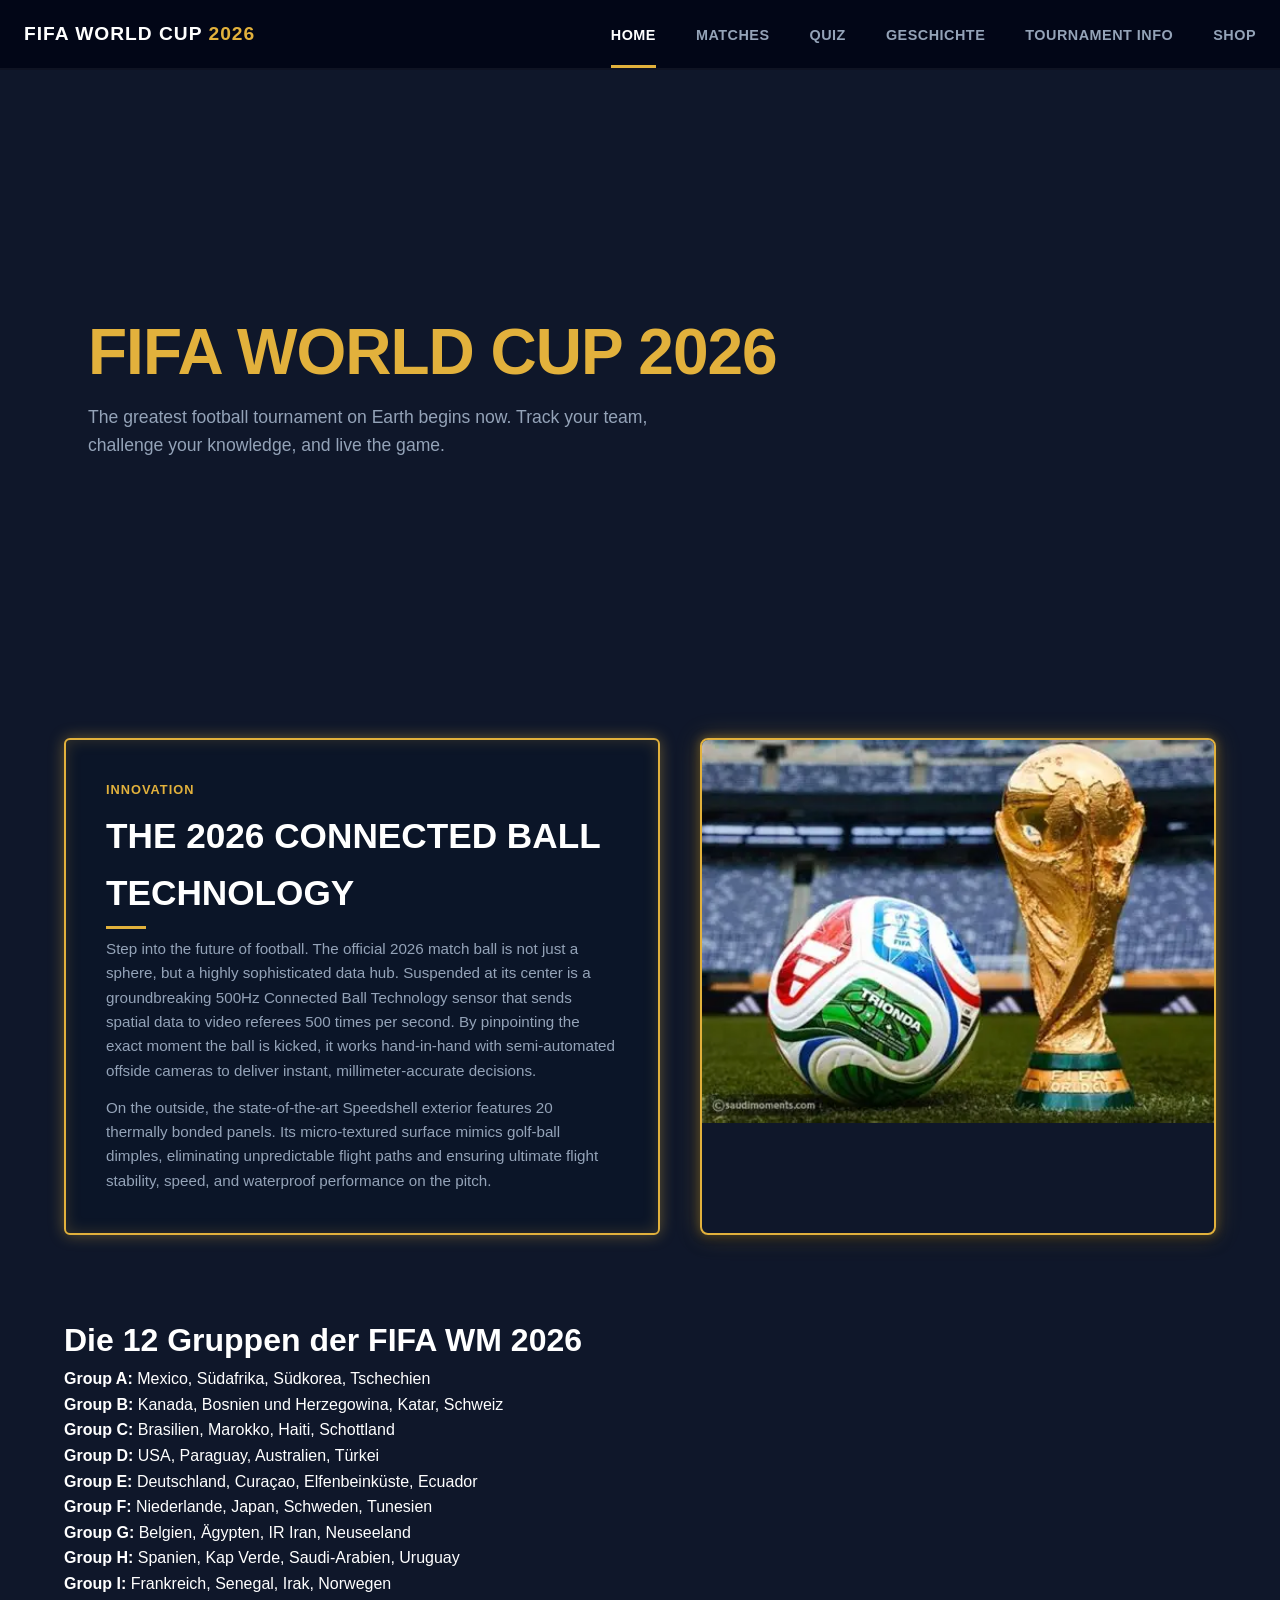
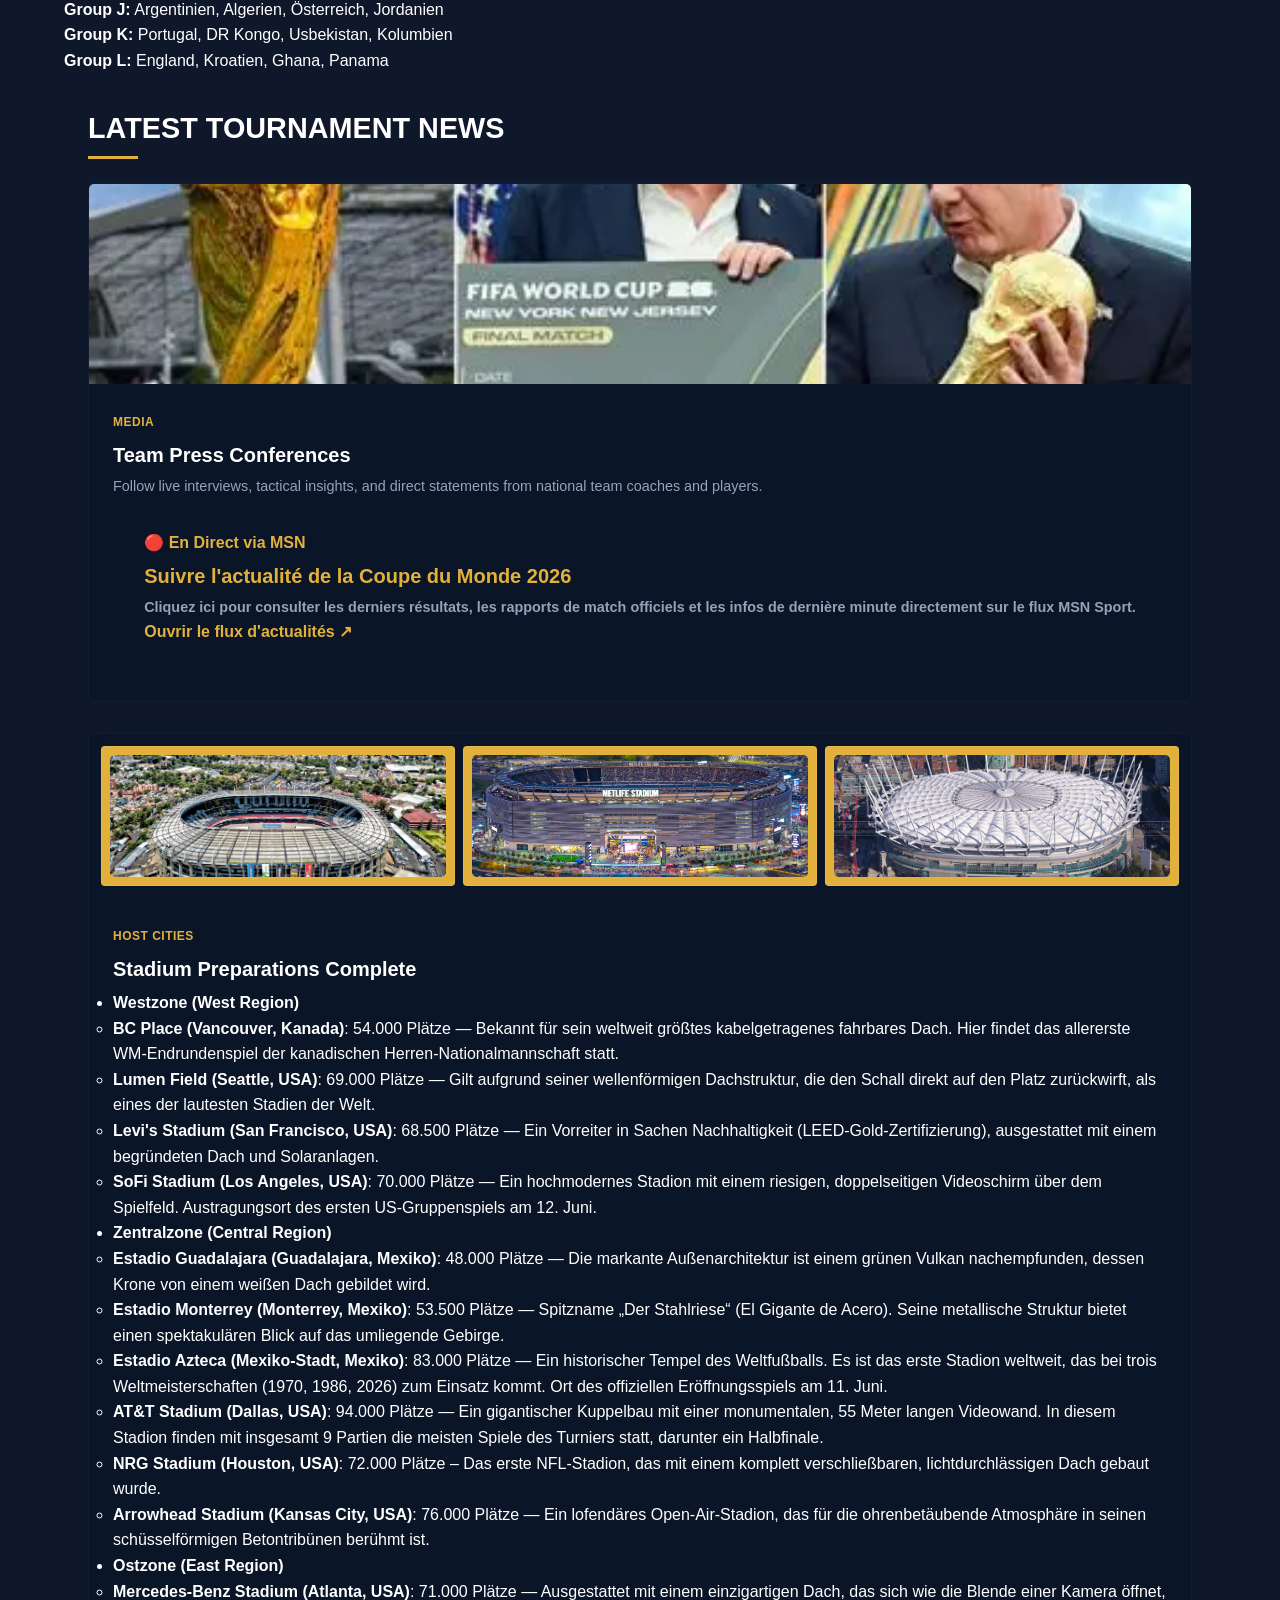
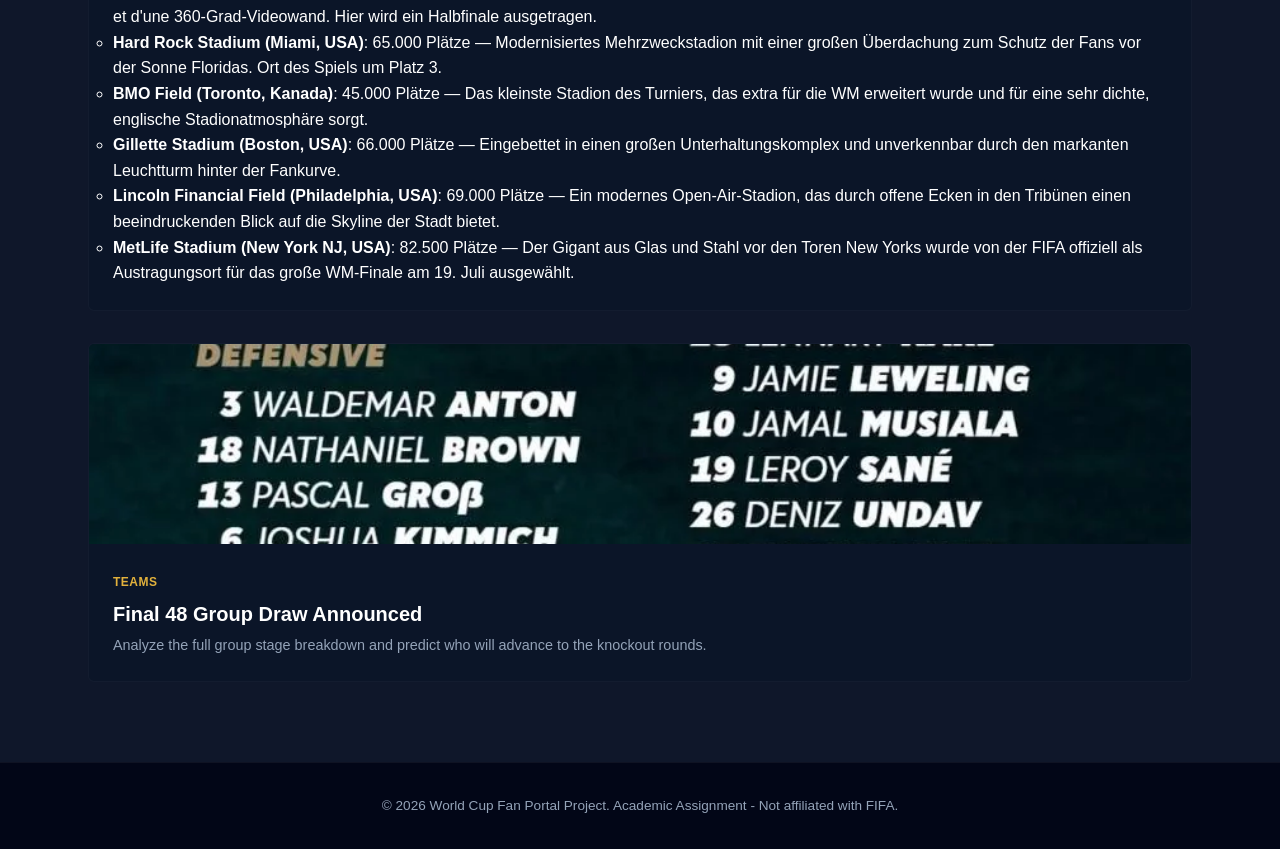
==== commit 330e9a15: "update" ====
--- a/index.html
+++ b/index.html
@@ -1,5 +1,5 @@
 <!DOCTYPE html>
-<html lang="en">
+<html lang="DE">
 <head>
     <meta charset="UTF-8">
     <meta name="viewport" content="width=device-width, initial-scale=1.0">
@@ -7,14 +7,12 @@
     
     <meta name="description" content="Experience the FIFA World Cup 2026. Get interactive match schedules, host city details, fan quizzes, and exclusive football news.">
     <meta name="keywords" content="FIFA, World Cup 2026, Football, Match Schedule, Host Cities, Quiz, Soccer, Tournament">
-    <meta name="author" content="Your Name">
+    <meta name="author" content="Carlos Levy Kana Nguetse">
     
     <meta property="og:title" content="FIFA World Cup 2026 | Official Fan Portal">
     <meta property="og:description" content="Official schedules, tournament updates, and interactive fan games for the 2026 World Cup.">
     <meta property="og:image" content="assets/og-image.jpg">
     <meta property="og:type" content="website">
-    
-    <link rel="icon" type="image/x-icon" href="assets/favicon.ico">
     
     <link rel="stylesheet" href="style.css">
 </head>
@@ -33,7 +31,8 @@
                     <li><a href="Spielplan.html">MATCHES</a></li>
                     <li><a href="games.html">QUIZ</a></li>
                     <li><a href="info.html">GESCHICHTE</a></li>
-                     <li><a href="finalphase.html">TOURNAMEENT INFO</a></li>
+                    <li><a href="finalphase.html">TOURNAMENT INFO</a></li>
+                    <li><a href="fanshop.html">SHOP</a></li>
                 </ul>
             </nav>
             
@@ -51,16 +50,6 @@
                     <h1>FIFA World Cup 2026</h1>
                     <p>The greatest football tournament on Earth begins now. Track your team, challenge your knowledge, and live the game.</p>
                 </div>
-                <div class="video-container">
-    <iframe width="560" height="315" 
-            src="https://www.youtube.com/embed/ejuiCkS7xXE?autoplay=1&mute=1&si=3vjtlOLCC1rIgcCD" 
-            title="YouTube video player" 
-            frameborder="0" 
-            allow="accelerometer; autoplay; clipboard-write; encrypted-media; gyroscope; picture-in-picture; web-share" 
-            referrerpolicy="strict-origin-when-cross-origin" 
-            allowfullscreen>
-    </iframe>
-</div>
             </section>
 
             <section class="ball-feature-container ball-neon-layout">
@@ -83,22 +72,22 @@
                 </div>
             </section>
 
-            <h1 class="gruppen"> Die 12 Gruppen der FIFA WM 2026</h1>
-            <br>
-            <p class="world-cup-groups">
-                <strong>Group A:</strong>  Mexico, Südafrika, Südkorea, Tschechien <br>
-                <strong>Group B:</strong>  Kanada, Bosnien und Herzegowina, Katar, Schweiz<br>
-                <strong>Group C:</strong>  Brasilien, Marokko, Haiti, Schottland<br>
-                <strong>Group D:</strong>  USA, Paraguay, Australien, Türkei <br>
-                <strong>Group E:</strong>  Deutschland, Curaçao, Elfenbeinküste, Ecuador  <br>
-                <strong>Group F:</strong>  Niederlande, Japan, Schweden, Tunesien<br>
-                <strong>Group G:</strong>  Belgien, Ägypten, IR Iran, Neuseeland <br>
-                <strong>Group H:</strong>  Spanien, Kap Verde, Saudi-Arabien, Uruguay <br>
-                <strong>Group I:</strong>  Frankreich, Senegal, Irak, Norwegen <br>
-                <strong>Group J:</strong>  Argentinien, Algerien, Österreich, Jordanien<br>
-                <strong>Group K:</strong>  Portugal, DR Kongo, Usbekistan, Kolumbien <br>
-                <strong>Group L:</strong>  England, Kroatien, Ghana, Panama<br>
-            </p>
+            <h1 class="gruppen">Die 12 Gruppen der FIFA WM 2026</h1>
+            
+            <div class="world-cup-groups">
+                <p><strong>Group A:</strong> Mexico, Südafrika, Südkorea, Tschechien</p>
+                <p><strong>Group B:</strong> Kanada, Bosnien und Herzegowina, Katar, Schweiz</p>
+                <p><strong>Group C:</strong> Brasilien, Marokko, Haiti, Schottland</p>
+                <p><strong>Group D:</strong> USA, Paraguay, Australien, Türkei</p>
+                <p><strong>Group E:</strong> Deutschland, Curaçao, Elfenbeinküste, Ecuador</p>
+                <p><strong>Group F:</strong> Niederlande, Japan, Schweden, Tunesien</p>
+                <p><strong>Group G:</strong> Belgien, Ägypten, IR Iran, Neuseeland</p>
+                <p><strong>Group H:</strong> Spanien, Kap Verde, Saudi-Arabien, Uruguay</p>
+                <p><strong>Group I:</strong> Frankreich, Senegal, Irak, Norwegen</p>
+                <p><strong>Group J:</strong> Argentinien, Algerien, Österreich, Jordanien</p>
+                <p><strong>Group K:</strong> Portugal, DR Kongo, Usbekistan, Kolumbien</p>
+                <p><strong>Group L:</strong> England, Kroatien, Ghana, Panama</p>
+            </div>
             
             <section class="news-section">
                 <h2>Latest Tournament News</h2>
@@ -107,24 +96,37 @@
                     <article class="news-card">
                         <div class="press-carousel">
                             <div class="press-slide">
-                                <img src="img/press-conference1.jpg" alt="Team manager speaking at the official press conference">
-                            </div>
-                            <div class="press-slide">
-                                <img src="img/press-conference2.jpg" alt="Players answering media questions behind microphones">
-                            </div>
-                            <div class="press-slide">
-                                <img src="img/press-conference3.jpg" alt="National team coach discussing tactics in front of journalists">
-                            </div>
-                            <div class="press-slide">
-                                <img src="img/press-conference4.jpg" alt="Media zone interview session before the match">
+                                <img src="img/trump-fifa.webp" alt="Team manager speaking at the official press conference">
+                            </div>
+                            <div class="press-slide">
+                                <img src="img/2030.jpg" alt="Players answering media questions behind microphones">
+                            </div>
+                            <div class="press-slide">
+                                <img src="img/2026.webp" alt="National team coach discussing tactics in front of journalists">
+                            </div>
+                            <div class="press-slide">
+                                <img src="img/fansplace.webp" alt="Media zone interview session before the match">
                             </div>
                         </div>
                         <div class="card-content">
                             <span class="category">Media</span>
                             <h3>Team Press Conferences</h3>
                             <p>Follow live interviews, tactical insights, and direct statements from national team coaches and players.</p>
-                            <br>
-                            <iframe width="560" height="315" src="https://www.youtube.com/embed/exRus2jv0Mc?si=kgTzeyEYEVNPvUUn" title="YouTube video player" frameborder="0" allow="accelerometer; autoplay; clipboard-write; encrypted-media; gyroscope; picture-in-picture; web-share" referrerpolicy="strict-origin-when-cross-origin" allowfullscreen></iframe>
+
+                            <div class="video-container">
+                                <div class="news-flex-container">
+                                    <a href="https://www.msn.com/de-de/sport/fussball/fifa_world_cup?uxmode=ruby&ocid=entnewsntp&cvid=6a33fa6ea11b45f7a310f9babce7684e&pc=U531&ei=36" 
+                                       target="_blank" 
+                                       class="msn-news-card">
+                                        <div class="msn-content">
+                                            <span class="tag">🔴 En Direct via MSN</span>
+                                            <h3>Suivre l'actualité de la Coupe du Monde 2026</h3>
+                                            <p>Cliquez ici pour consulter les derniers résultats, les rapports de match officiels et les infos de dernière minute directement sur le flux MSN Sport.</p>
+                                            <span class="btn-link">Ouvrir le flux d'actualités ↗</span>
+                                        </div>
+                                    </a>
+                                </div>
+                            </div>
                         </div>
                     </article>
                     
@@ -134,59 +136,56 @@
                                 <img src="img/Azteca Stadium in Mexico.jpg" alt="Azteca Stadium in Mexico">
                             </div>
                             <div class="stadium-item">
-                                <img src="img/MetLife Stadium in New York New Jersey.jpg" alt="MetLife Stadium in New York New Jersey">
+                                <img src="img/MetLife Stadium in New York New Jeyrse.jpg" alt="MetLife Stadium in New York New Jersey">
                             </div>
                             <div class="stadium-item">
-                                <img src="img/BC Place in Vancouver.jpg" alt="BC Place in Vancouver">
+                                <img src="img/BC Place in Vancouver2.jpg" alt="BC Place in Vancouver Canada">
                             </div>
                         </div>
                         <div class="card-content">
                             <span class="category">Host Cities</span>
                             <h3>Stadium Preparations Complete</h3>
-                            <p><ul class="stadiums-list">
-    <!-- WEST REGION -->
-    <li>
-        <strong>Westzone (West Region)</strong>
-        <ul>
-            <li><strong>BC Place (Vancouver, Kanada)</strong>: 54.000 Plätze — Bekannt für sein weltweit größtes kabelgetragenes fahrbares Dach. Hier findet das allererste WM-Endrundenspiel der kanadischen Herren-Nationalmannschaft statt.</li>
-            <li><strong>Lumen Field (Seattle, USA)</strong>: 69.000 Plätze — Gilt aufgrund seiner wellenförmigen Dachstruktur, die den Schall direkt auf den Platz zurückwirft, als eines der lautesten Stadien der Welt.</li>
-            <li><strong>Levi's Stadium (San Francisco, USA)</strong>: 68.500 Plätze — Ein Vorreiter in Sachen Nachhaltigkeit (LEED-Gold-Zertifizierung), ausgestattet mit einem begrünten Dach und Solaranlagen.</li>
-            <li><strong>SoFi Stadium (Los Angeles, USA)</strong>: 70.000 Plätze — Ein hochmodernes Stadion mit einem riesigen, doppelseitigen Videoschirm über dem Spielfeld. Austragungsort des ersten US-Gruppenspiels am 12. Juni.</li>
-        </ul>
-    </li>
-
-    <!-- CENTRAL REGION -->
-    <li>
-        <strong>Zentralzone (Central Region)</strong>
-        <ul>
-            <li><strong>Estadio Guadalajara (Guadalajara, Mexiko)</strong>: 48.000 Plätze — Die markante Außenarchitektur ist einem grünen Vulkan nachempfunden, dessen Krone von einem weißen Dach gebildet wird.</li>
-            <li><strong>Estadio Monterrey (Monterrey, Mexiko)</strong>: 53.500 Plätze — Spitzname „Der Stahlriese“ (El Gigante de Acero). Seine metallische Struktur bietet einen spektakulären Blick auf das umliegende Gebirge.</li>
-            <li><strong>Estadio Azteca (Mexiko-Stadt, Mexiko)</strong>: 83.000 Plätze — Ein historischer Tempel des Weltfußballs. Es ist das erste Stadion weltweit, das bei drei Weltmeisterschaften (1970, 1986, 2026) zum Einsatz kommt. Ort des offiziellen Eröffnungsspiels am 11. Juni.</li>
-            <li><strong>AT&T Stadium (Dallas, USA)</strong>: 94.000 Plätze — Ein gigantischer Kuppelbau mit einer monumentalen, 55 Meter langen Videowand. In diesem Stadion finden mit insgesamt 9 Partien die meisten Spiele des Turniers statt, darunter ein Halbfinale.</li>
-            <li><strong>NRG Stadium (Houston, USA)</strong>: 72.000 Plätze – Das erste NFL-Stadion, das mit einem komplett verschließbaren, lichtdurchlässigen Dach gebaut wurde.</li>
-            <li><strong>Arrowhead Stadium (Kansas City, USA)</strong>: 76.000 Plätze — Ein legendäres Open-Air-Stadion, das für die ohrenbetäubende Atmosphäre in seinen schüsselförmigen Betontribünen berühmt ist.</li>
-        </ul>
-    </li>
-
-    <!-- EAST REGION -->
-    <li>
-        <strong>Ostzone (East Region)</strong>
-        <ul>
-            <li><strong>Mercedes-Benz Stadium (Atlanta, USA)</strong>: 71.000 Plätze — Ausgestattet mit einem einzigartigen Dach, das sich wie die Blende einer Kamera öffnet, und einer 360-Grad-Videowand. Hier wird ein Halbfinale ausgetragen.</li>
-            <li><strong>Hard Rock Stadium (Miami, USA)</strong>: 65.000 Plätze — Modernisiertes Mehrzweckstadion mit einer großen Überdachung zum Schutz der Fans vor der Sonne Floridas. Ort des Spiels um Platz 3.</li>
-            <li><strong>BMO Field (Toronto, Kanada)</strong>: 45.000 Plätze — Das kleinste Stadion des Turniers, das extra für die WM erweitert wurde und für eine sehr dichte, englische Stadionatmosphäre sorgt.</li>
-            <li><strong>Gillette Stadium (Boston, USA)</strong>: 66.000 Plätze — Eingebettet in einen großen Unterhaltungskomplex und unverkennbar durch den markanten Leuchtturm hinter der Fankurve.</li>
-            <li><strong>Lincoln Financial Field (Philadelphia, USA)</strong>: 69.000 Plätze — Ein modernes Open-Air-Stadion, das durch offene Ecken in den Tribünen einen beeindruckenden Blick auf die Skyline der Stadt bietet.</li>
-            <li><strong>MetLife Stadium (New York NJ, USA)</strong>: 82.500 Plätze — Der Gigant aus Glas und Stahl vor den Toren New Yorks wurde von der FIFA offiziell als Austragungsort für das große WM-Finale am 19. Juli ausgewählt.</li>
-        </ul>
-    </li>
-</ul></p>
+                            
+                            <ul class="stadiums-list">
+                                <li>
+                                    <strong>Westzone (West Region)</strong>
+                                    <ul>
+                                        <li><strong>BC Place (Vancouver, Kanada)</strong>: 54.000 Plätze — Bekannt für sein weltweit größtes kabelgetragenes fahrbares Dach. Hier findet das allererste WM-Endrundenspiel der kanadischen Herren-Nationalmannschaft statt.</li>
+                                        <li><strong>Lumen Field (Seattle, USA)</strong>: 69.000 Plätze — Gilt aufgrund seiner wellenförmigen Dachstruktur, die den Schall direkt auf den Platz zurückwirft, als eines der lautesten Stadien der Welt.</li>
+                                        <li><strong>Levi's Stadium (San Francisco, USA)</strong>: 68.500 Plätze — Ein Vorreiter in Sachen Nachhaltigkeit (LEED-Gold-Zertifizierung), ausgestattet mit einem begründeten Dach und Solaranlagen.</li>
+                                        <li><strong>SoFi Stadium (Los Angeles, USA)</strong>: 70.000 Plätze — Ein hochmodernes Stadion mit einem riesigen, doppelseitigen Videoschirm über dem Spielfeld. Austragungsort des ersten US-Gruppenspiels am 12. Juni.</li>
+                                    </ul>
+                                </li>
+
+                                <li>
+                                    <strong>Zentralzone (Central Region)</strong>
+                                    <ul>
+                                        <li><strong>Estadio Guadalajara (Guadalajara, Mexiko)</strong>: 48.000 Plätze — Die markante Außenarchitektur ist einem grünen Vulkan nachempfunden, dessen Krone von einem weißen Dach gebildet wird.</li>
+                                        <li><strong>Estadio Monterrey (Monterrey, Mexiko)</strong>: 53.500 Plätze — Spitzname „Der Stahlriese“ (El Gigante de Acero). Seine metallische Struktur bietet einen spektakulären Blick auf das umliegende Gebirge.</li>
+                                        <li><strong>Estadio Azteca (Mexiko-Stadt, Mexiko)</strong>: 83.000 Plätze — Ein historischer Tempel des Weltfußballs. Es ist das erste Stadion weltweit, das bei trois Weltmeisterschaften (1970, 1986, 2026) zum Einsatz kommt. Ort des offiziellen Eröffnungsspiels am 11. Juni.</li>
+                                        <li><strong>AT&T Stadium (Dallas, USA)</strong>: 94.000 Plätze — Ein gigantischer Kuppelbau mit einer monumentalen, 55 Meter langen Videowand. In diesem Stadion finden mit insgesamt 9 Partien die meisten Spiele des Turniers statt, darunter ein Halbfinale.</li>
+                                        <li><strong>NRG Stadium (Houston, USA)</strong>: 72.000 Plätze – Das erste NFL-Stadion, das mit einem komplett verschließbaren, lichtdurchlässigen Dach gebaut wurde.</li>
+                                        <li><strong>Arrowhead Stadium (Kansas City, USA)</strong>: 76.000 Plätze — Ein lofendäres Open-Air-Stadion, das für die ohrenbetäubende Atmosphäre in seinen schüsselförmigen Betontribünen berühmt ist.</li>
+                                    </ul>
+                                </li>
+
+                                <li>
+                                    <strong>Ostzone (East Region)</strong>
+                                    <ul>
+                                        <li><strong>Mercedes-Benz Stadium (Atlanta, USA)</strong>: 71.000 Plätze — Ausgestattet mit einem einzigartigen Dach, das sich wie die Blende einer Kamera öffnet, et d'une 360-Grad-Videowand. Hier wird ein Halbfinale ausgetragen.</li>
+                                        <li><strong>Hard Rock Stadium (Miami, USA)</strong>: 65.000 Plätze — Modernisiertes Mehrzweckstadion mit einer großen Überdachung zum Schutz der Fans vor der Sonne Floridas. Ort des Spiels um Platz 3.</li>
+                                        <li><strong>BMO Field (Toronto, Kanada)</strong>: 45.000 Plätze — Das kleinste Stadion des Turniers, das extra für die WM erweitert wurde und für eine sehr dichte, englische Stadionatmosphäre sorgt.</li>
+                                        <li><strong>Gillette Stadium (Boston, USA)</strong>: 66.000 Plätze — Eingebettet in einen großen Unterhaltungskomplex und unverkennbar durch den markanten Leuchtturm hinter der Fankurve.</li>
+                                        <li><strong>Lincoln Financial Field (Philadelphia, USA)</strong>: 69.000 Plätze — Ein modernes Open-Air-Stadion, das durch offene Ecken in den Tribünen einen beeindruckenden Blick auf die Skyline der Stadt bietet.</li>
+                                        <li><strong>MetLife Stadium (New York NJ, USA)</strong>: 82.500 Plätze — Der Gigant aus Glas und Stahl vor den Toren New Yorks wurde von der FIFA offiziell als Austragungsort für das große WM-Finale am 19. Juli ausgewählt.</li>
+                                    </ul>
+                                </li>
+                            </ul>
                         </div>
                     </article>
 
-                    <!-- ENCASTRÉ : ID ajoutés pour l'injection automatique de l'API -->
                     <article class="news-card">
-                        <img id="js-live-news-img" src="assets/news-teams.jpg" alt="Football players celebrating a goal on the pitch">
+                        <img id="js-live-news-img" src="img/GER.webp" alt="Football players celebrating a goal on the pitch">
                         <div class="card-content">
                             <span id="js-live-news-cat" class="category">Teams</span>
                             <h3 id="js-live-news-title">Final 48 Group Draw Announced</h3>
@@ -209,7 +208,6 @@
     </div>
 
     <script src="script.js"></script>
-    <!-- Utilise bien actuapi.js comme tu l'as nommé -->
     <script src="actuapi.js"></script>
     
 </body>
--- a/style.css
+++ b/style.css
@@ -157,6 +157,8 @@
 
 .hero-overlay {
     max-width: 800px;
+    position: center;
+    color:#e2b13c;
 }
 
 .hero-overlay h1 {
@@ -453,12 +455,13 @@
     scroll-snap-align: start;   /* Aligne le début de chaque image lors du défilement */
     position: relative;
     overflow: hidden;
+    height: auto;
 }
 
 /* Redimensionnement parfait des photos */
 .press-slide img {
-    width: 100%;
-    height: 100%;
+    width: auto;
+    height: auto;
     object-fit: cover;          /* Remplit la boîte sans déformer les visages */
 }
 
@@ -518,6 +521,8 @@
                 inset 0 0 15px rgba(226, 177, 60, 0.2);
 }
 
+
+
 /* ==========================================================================
    2. CARTE MÉDIA : CARROUSEL DE PRESSE HORIZONTAL
    ========================================================================== */
@@ -612,6 +617,7 @@
     .ball-image-box img {
         height: 100%; /* S'étire sur toute la hauteur du bloc de texte */
         min-height: 380px;
+        height: auto; /* Maintient les proportions de l'image sans déformation */
     }
 
     .ball-neon-layout .neon-border {
@@ -647,21 +653,14 @@
 .read-more-link:hover {
     color: var(--text-white);
 }
-
 .video-container {
-    max-width: 560px; /* Largeur maximale de la vidéo sur PC */
+    display: flex;
+    justify-content: center;
+    align-items: center;
+    margin: 2rem auto;
     width: 100%;
-    margin: 2rem auto;
-    
-    /* Conserve le ratio 16:9 de manière responsive */
-    aspect-ratio: 16 / 9; 
-}
-
-.video-container iframe {
-    width: 100%;
-    height: 100%;
-    border-radius: 8px; /* Optionnel */
-}
+}
+
 /* ==========================================================================
    1. DESIGN SYSTEM & VARIABLES
    ========================================================================== */
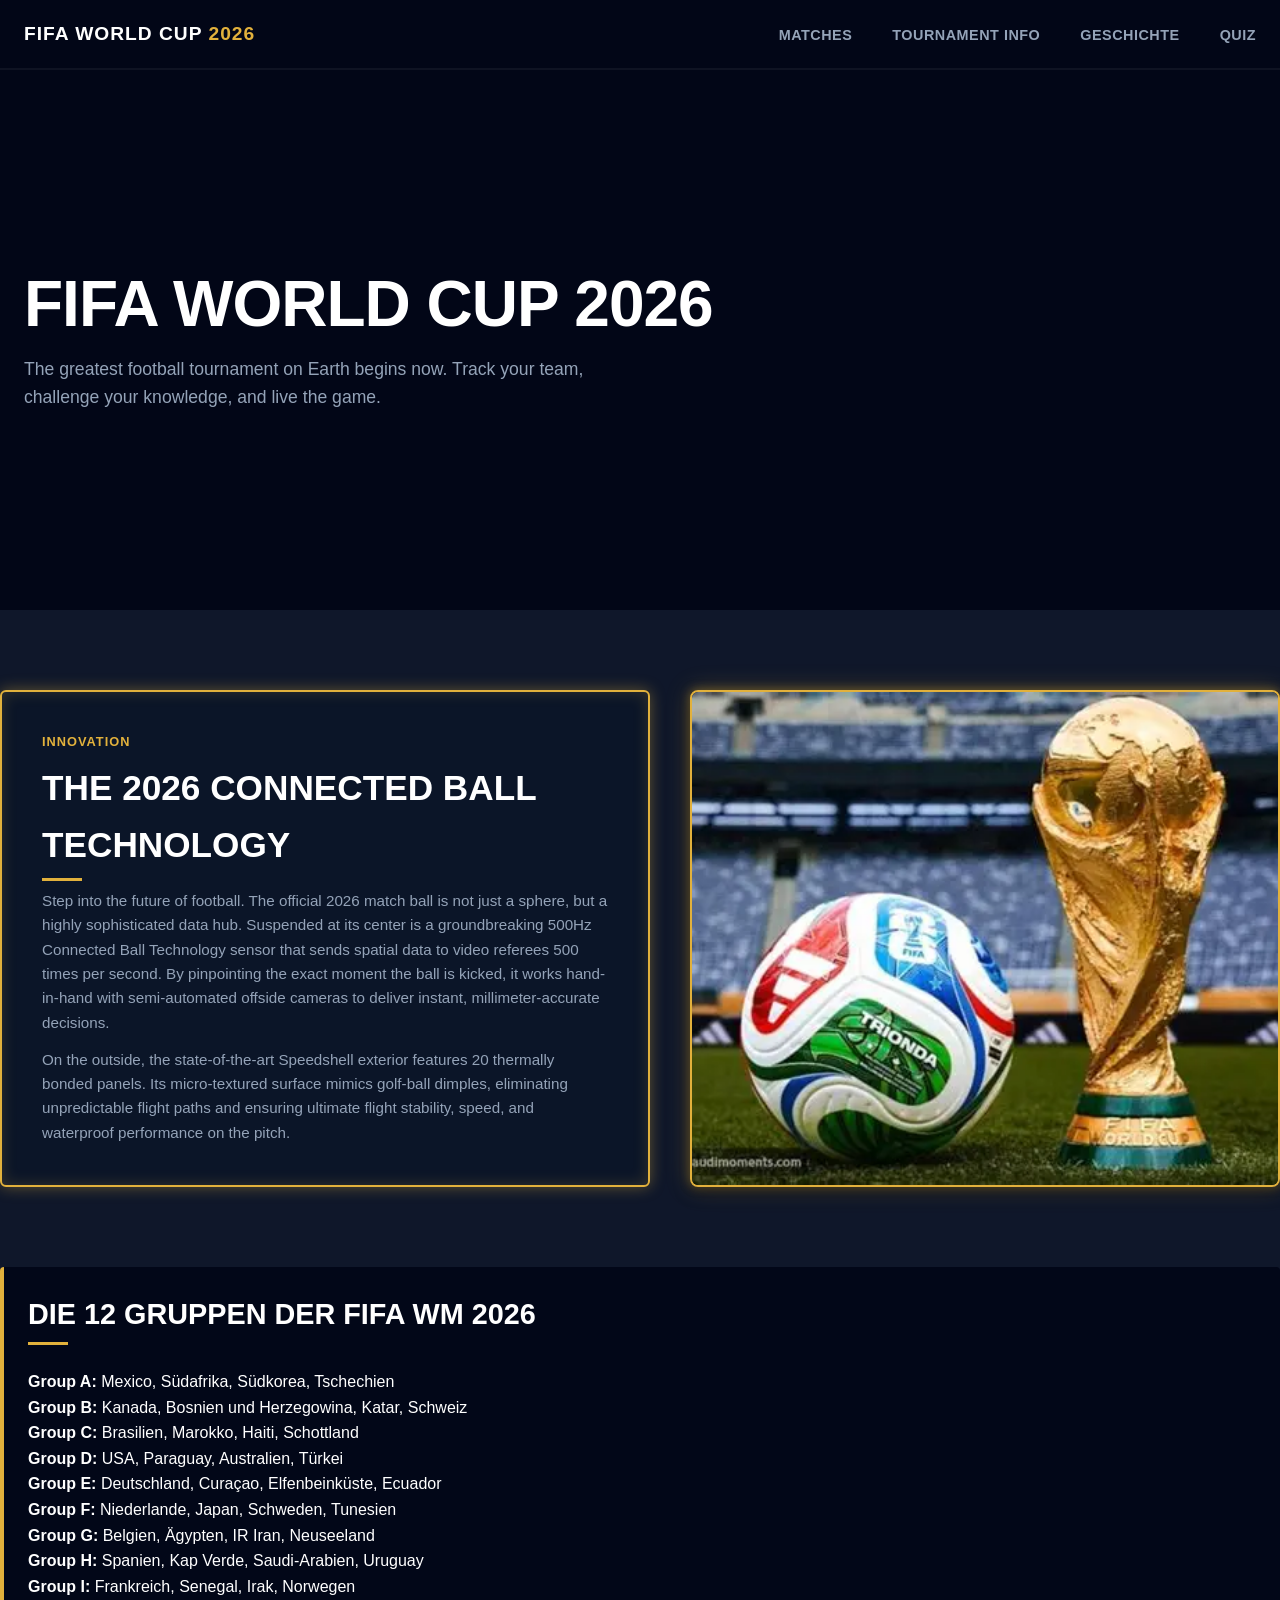
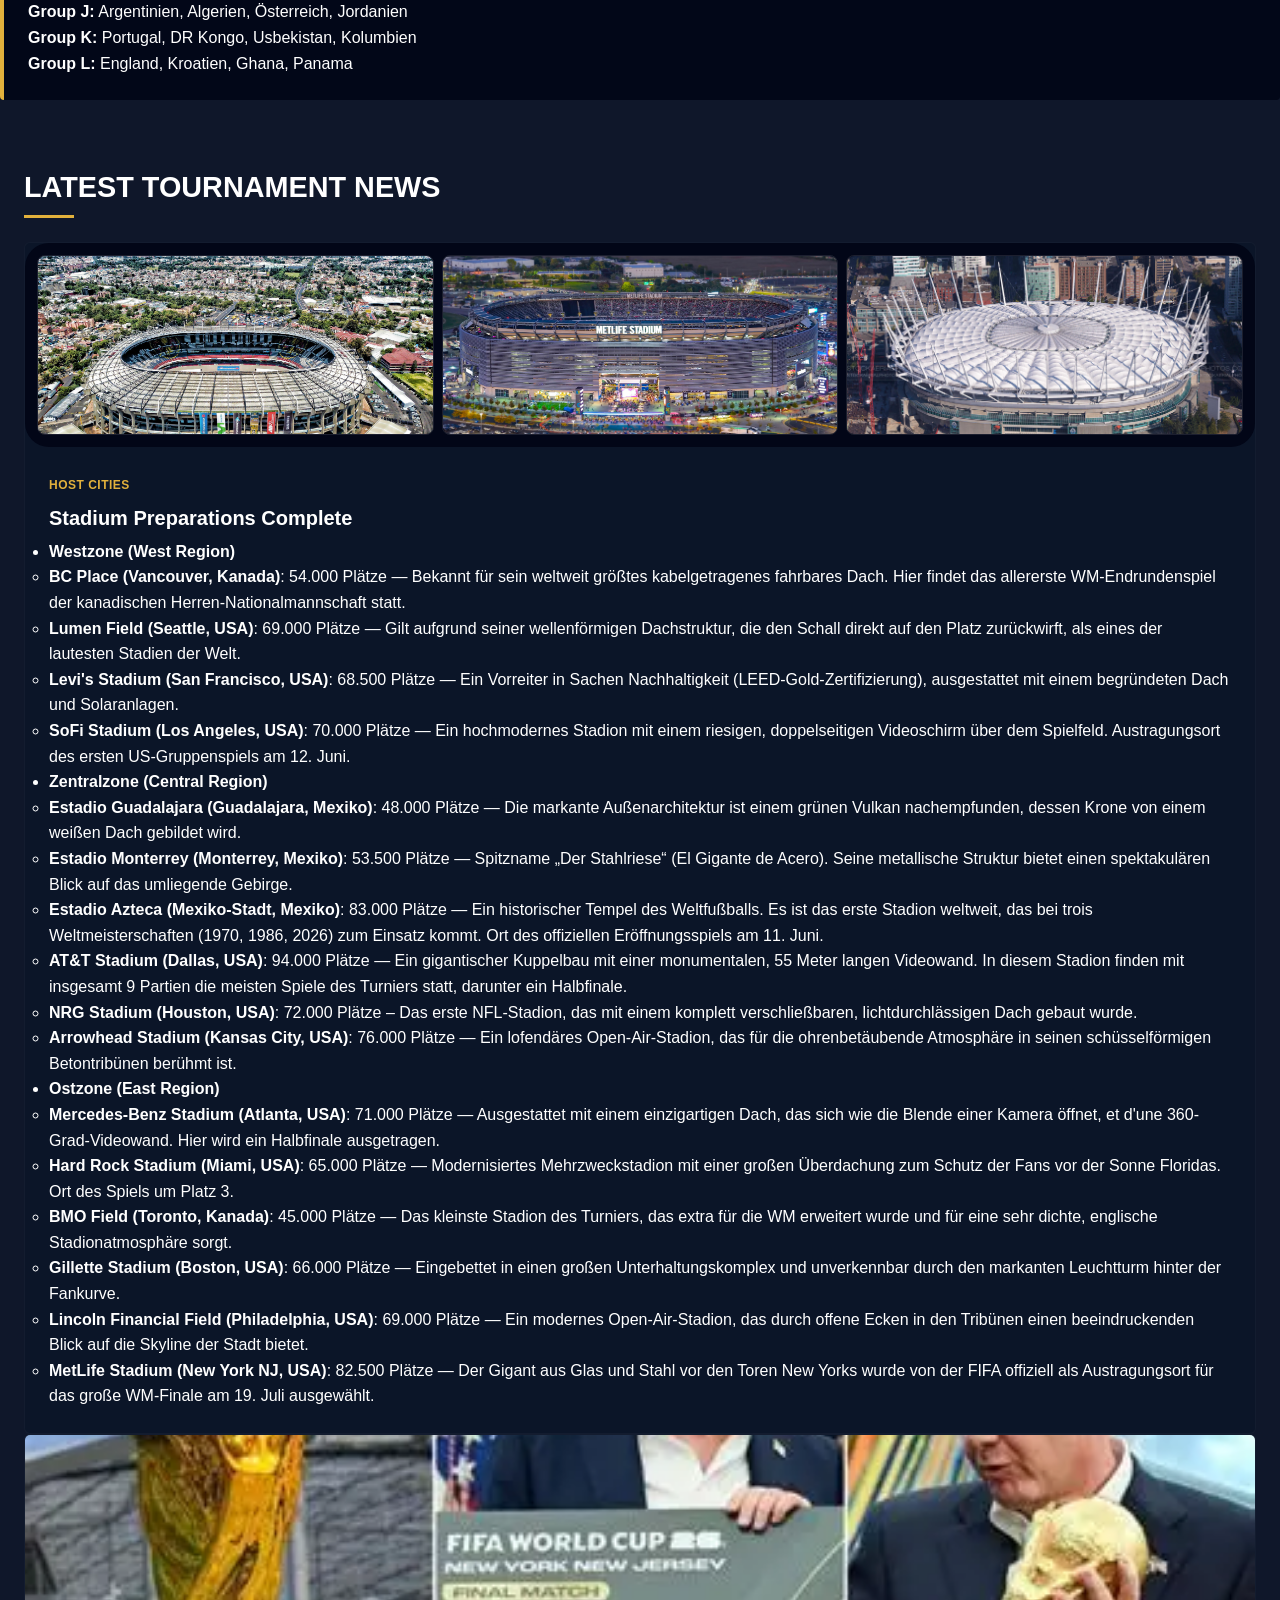
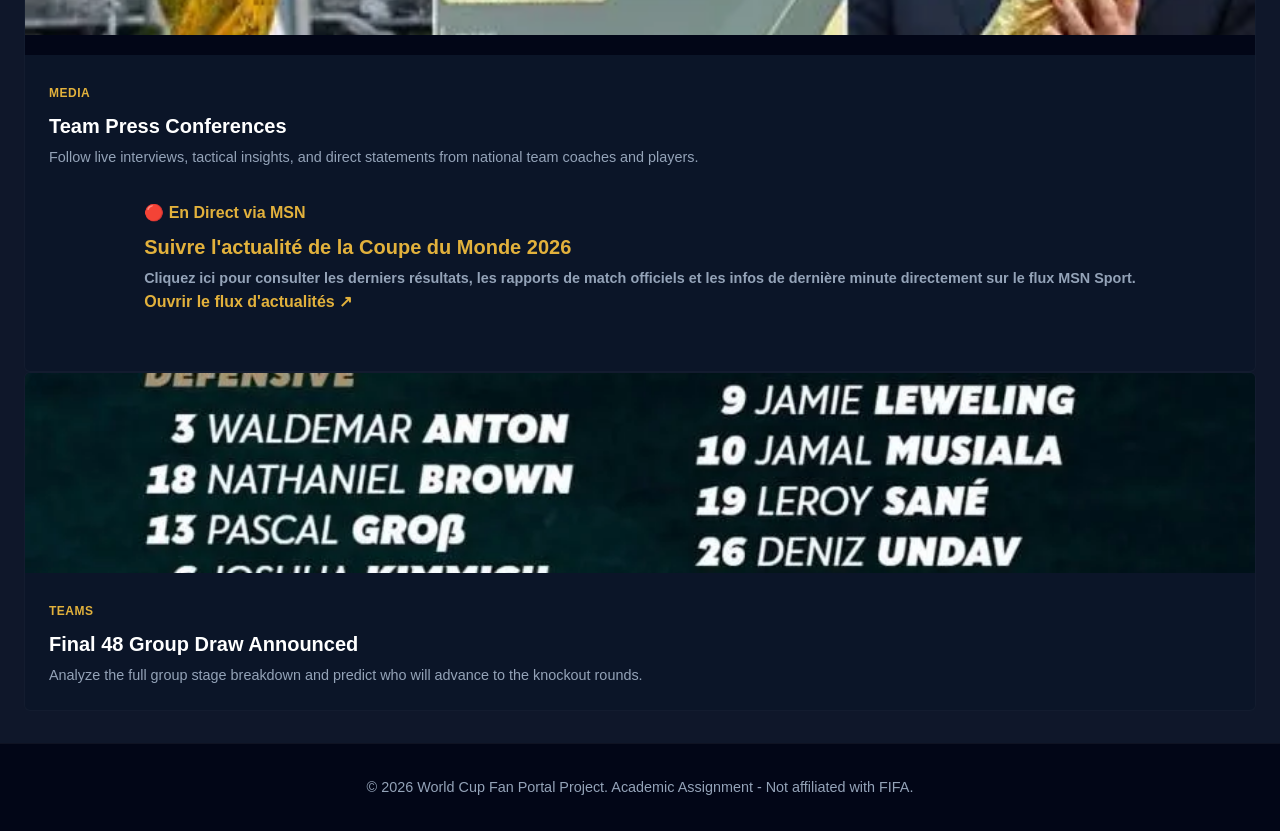
==== commit 41863e5a: "update" ====
--- a/index.html
+++ b/index.html
@@ -1,5 +1,5 @@
 <!DOCTYPE html>
-<html lang="DE">
+<html lang="EN">
 <head>
     <meta charset="UTF-8">
     <meta name="viewport" content="width=device-width, initial-scale=1.0">
@@ -15,6 +15,9 @@
     <meta property="og:type" content="website">
     
     <link rel="stylesheet" href="style.css">
+    
+    <link rel="icon" type="image/avif" href="./img/tironda.avif">
+
 </head>
 <body>
 
@@ -27,24 +30,20 @@
             
             <nav class="main-nav">
                 <ul class="nav-list" id="js-nav-list">
-                    <li><a href="index.html" class="active">HOME</a></li>
+                  
                     <li><a href="Spielplan.html">MATCHES</a></li>
+                    <li><a href="finalphase.html">TOURNAMENT INFO</a></li>
+                     <li><a href="info.html">GESCHICHTE</a></li>
                     <li><a href="games.html">QUIZ</a></li>
-                    <li><a href="info.html">GESCHICHTE</a></li>
-                    <li><a href="finalphase.html">TOURNAMENT INFO</a></li>
-                    <li><a href="fanshop.html">SHOP</a></li>
+                    
                 </ul>
             </nav>
             
-            <button class="menu-toggle" id="js-burger" aria-label="Open navigation menu">
-                <span></span>
-                <span></span>
-                <span></span>
-            </button>
+            
         </header>
 
         <main class="main-content">
-            
+
             <section class="hero-section">
                 <div class="hero-overlay">
                     <h1>FIFA World Cup 2026</h1>
@@ -53,8 +52,9 @@
             </section>
 
             <section class="ball-feature-container ball-neon-layout">
+
                 <div class="ball-image-box">
-                    <img src="img/ball and cup.webp" alt="Official World Cup match ball and trophy on the pitch">
+                    <img src="img/ball-and-cup.webp" alt="Official World Cup match ball and trophy on the pitch">
                 </div>
                 
                 <div class="ball-text-box neon-border">
@@ -70,10 +70,15 @@
                         Its micro-textured surface mimics golf-ball dimples, eliminating unpredictable flight paths and ensuring ultimate flight stability, speed, and waterproof performance on the pitch.
                     </p> 
                 </div>
-            </section>
-
-            <h1 class="gruppen">Die 12 Gruppen der FIFA WM 2026</h1>
-            
+                
+        </section>
+
+            <section class="gruppen-phase">
+
+           <h2 class="gruppen">Die 12 Gruppen der FIFA WM 2026</h2>
+
+            
+                
             <div class="world-cup-groups">
                 <p><strong>Group A:</strong> Mexico, Südafrika, Südkorea, Tschechien</p>
                 <p><strong>Group B:</strong> Kanada, Bosnien und Herzegowina, Katar, Schweiz</p>
@@ -88,58 +93,24 @@
                 <p><strong>Group K:</strong> Portugal, DR Kongo, Usbekistan, Kolumbien</p>
                 <p><strong>Group L:</strong> England, Kroatien, Ghana, Panama</p>
             </div>
-            
+            </section>
+
             <section class="news-section">
                 <h2>Latest Tournament News</h2>
-                <div class="news-grid" id="js-news-grid">
-                    
-                    <article class="news-card">
-                        <div class="press-carousel">
-                            <div class="press-slide">
-                                <img src="img/trump-fifa.webp" alt="Team manager speaking at the official press conference">
-                            </div>
-                            <div class="press-slide">
-                                <img src="img/2030.jpg" alt="Players answering media questions behind microphones">
-                            </div>
-                            <div class="press-slide">
-                                <img src="img/2026.webp" alt="National team coach discussing tactics in front of journalists">
-                            </div>
-                            <div class="press-slide">
-                                <img src="img/fansplace.webp" alt="Media zone interview session before the match">
-                            </div>
-                        </div>
-                        <div class="card-content">
-                            <span class="category">Media</span>
-                            <h3>Team Press Conferences</h3>
-                            <p>Follow live interviews, tactical insights, and direct statements from national team coaches and players.</p>
-
-                            <div class="video-container">
-                                <div class="news-flex-container">
-                                    <a href="https://www.msn.com/de-de/sport/fussball/fifa_world_cup?uxmode=ruby&ocid=entnewsntp&cvid=6a33fa6ea11b45f7a310f9babce7684e&pc=U531&ei=36" 
-                                       target="_blank" 
-                                       class="msn-news-card">
-                                        <div class="msn-content">
-                                            <span class="tag">🔴 En Direct via MSN</span>
-                                            <h3>Suivre l'actualité de la Coupe du Monde 2026</h3>
-                                            <p>Cliquez ici pour consulter les derniers résultats, les rapports de match officiels et les infos de dernière minute directement sur le flux MSN Sport.</p>
-                                            <span class="btn-link">Ouvrir le flux d'actualités ↗</span>
-                                        </div>
-                                    </a>
-                                </div>
-                            </div>
-                        </div>
-                    </article>
-                    
-                    <article class="news-card">
+               
+
+    
+
+                     <article class="news-card">
                         <div class="stadium-images-container">
                             <div class="stadium-item">
-                                <img src="img/Azteca Stadium in Mexico.jpg" alt="Azteca Stadium in Mexico">
+                                <img src="./img/Azteca-Stadium-in-Mexico.jpg" alt="Azteca Stadium in Mexico">
                             </div>
                             <div class="stadium-item">
-                                <img src="img/MetLife Stadium in New York New Jeyrse.jpg" alt="MetLife Stadium in New York New Jersey">
+                                <img src="./img/MetLife-Stadium-in-New-York-New-Jeyrse.jpg" alt="MetLife Stadium in New York New Jersey">
                             </div>
                             <div class="stadium-item">
-                                <img src="img/BC Place in Vancouver2.jpg" alt="BC Place in Vancouver Canada">
+                                <img src="./img/BC-Place-in-Vancouver2.jpg" alt="BC Place in Vancouver Canada">
                             </div>
                         </div>
                         <div class="card-content">
@@ -183,6 +154,45 @@
                             </ul>
                         </div>
                     </article>
+                    
+                    <article class="news-card">
+                        <div class="press-carousel">
+                            <div class="press-slide">
+                                <img src="img/trump-fifa.webp" alt="Team manager speaking at the official press conference">
+                            </div>
+                            <div class="press-slide">
+                                <img src="img/2030.jpg" alt="Players answering media questions behind microphones">
+                            </div>
+                            <div class="press-slide">
+                                <img src="img/2026.webp" alt="National team coach discussing tactics in front of journalists">
+                            </div>
+                            <div class="press-slide">
+                                <img src="img/fansplace.webp" alt="Media zone interview session before the match">
+                            </div>
+                        </div>
+                        <div class="card-content">
+                            <span class="category">Media</span>
+                            <h3>Team Press Conferences</h3>
+                            <p>Follow live interviews, tactical insights, and direct statements from national team coaches and players.</p>
+
+                            <div class="video-container">
+                                <div class="news-flex-container">
+                                    <a href="https://www.msn.com/de-de/sport/fussball/fifa_world_cup?uxmode=ruby&ocid=entnewsntp&cvid=6a33fa6ea11b45f7a310f9babce7684e&pc=U531&ei=36" 
+                                       target="_blank" 
+                                       class="msn-news-card">
+                                        <div class="msn-content">
+                                            <span class="tag">🔴 En Direct via MSN</span>
+                                            <h3>Suivre l'actualité de la Coupe du Monde 2026</h3>
+                                            <p>Cliquez ici pour consulter les derniers résultats, les rapports de match officiels et les infos de dernière minute directement sur le flux MSN Sport.</p>
+                                            <span class="btn-link">Ouvrir le flux d'actualités ↗</span>
+                                        </div>
+                                    </a>
+                                </div>
+                            </div>
+                        </div>
+                    </article>
+                    
+                   
 
                     <article class="news-card">
                         <img id="js-live-news-img" src="img/GER.webp" alt="Football players celebrating a goal on the pitch">
@@ -194,7 +204,7 @@
                         </div>
                     </article>
                     
-                </div>
+                
             </section>
             
         </main>
--- a/style.css
+++ b/style.css
@@ -1,21 +1,20 @@
 /* ==========================================================================
    1. DESIGN SYSTEM & VARIABLES
+   (Avant : ce bloc :root existait en double dans le fichier -> fusionné ici)
    ========================================================================== */
 :root {
-    /* Éléments de couleur inspirés du haut de gamme sportif (FIFA-style) */
     --primary-blue: #020617;     /* Bleu nuit ultra-profond */
     --secondary-blue: #0b1528;   /* Bleu de nuance pour les cartes */
     --accent-gold: #e2b13c;      /* Or pour la compétition et l'interactivité */
     --text-white: #ffffff;
     --text-gray: #94a3b8;
     --bg-light-slate: #0f172a;   /* Fond de page principal */
-    
-    /* Typographies standards et lisibles */
+
     --font-display: 'Arial Black', -apple-system, sans-serif;
-    --font-body: 'Segoe UI', Roboto, Helvetica, Arial, sans-serif;
-}
-
-/* Reset CSS propre pour la cohérence des viewports */
+    --font-body: 'Inter', 'Segoe UI', Roboto, Helvetica, Arial, sans-serif;
+}
+
+/* Reset CSS (fusion des deux resets dupliqués) */
 * {
     box-sizing: border-box;
     margin: 0;
@@ -26,7 +25,7 @@
     font-family: var(--font-body);
     background-color: var(--bg-light-slate);
     color: var(--text-white);
-    line-height: 1.5;
+    line-height: 1.6;
     -webkit-font-smoothing: antialiased;
 }
 
@@ -36,25 +35,38 @@
     display: block;
 }
 
+a {
+    color: var(--accent-gold);
+    text-decoration: none;
+    font-weight: 600;
+    transition: color 0.2s ease;
+}
+
+a:hover {
+    color: var(--text-white);
+}
+
 /* ==========================================================================
    2. RESPONSIVE LAYOUT (CSS GRID STRUCTURAL)
    ========================================================================== */
 .grid-container {
     display: grid;
-    grid-template-areas: 
+    grid-template-areas:
         "header"
         "main"
         "footer";
     grid-template-rows: auto 1fr auto;
     min-height: 100vh;
-}
-
-.main-header  { grid-area: header; }
-.main-content { grid-area: main; }
-.main-footer  { grid-area: footer; }
-
-/* ==========================================================================
-   3. HEADER & NAVIGATION (CSS FLEXBOX - MOBILE-FIRST)
+    
+}
+
+.main-header, .site-header { grid-area: header; }
+.main-content              { grid-area: main; }
+.main-footer, .site-footer { grid-area: footer; }
+
+/* ==========================================================================
+   3A. HEADER & NAVIGATION — PAGE D'ACCUEIL (.main-header / .nav-list)
+   Mobile-first, menu en tiroir + burger CSS
    ========================================================================== */
 .main-header {
     display: flex;
@@ -82,13 +94,12 @@
     color: var(--accent-gold);
 }
 
-/* Navigation tiroir masquée à droite sur Mobile */
 .nav-list {
     display: flex;
     flex-direction: column;
     position: fixed;
     top: 70px;
-    right: -100%; /* Sorti de l'écran par défaut */
+    right: -100%; /* hors écran par défaut */
     width: 260px;
     height: calc(100vh - 70px);
     background-color: var(--primary-blue);
@@ -99,7 +110,6 @@
     border-left: 1px solid rgba(255, 255, 255, 0.1);
 }
 
-/* État ouvert appliqué par JavaScript */
 .nav-list.open {
     right: 0;
 }
@@ -114,14 +124,13 @@
     transition: color 0.2s ease;
 }
 
-.nav-list a:hover, 
+.nav-list a:hover,
 .nav-list a.active {
     color: var(--text-white);
     border-left: 3px solid var(--accent-gold);
     padding-left: 10px;
 }
 
-/* Bouton Menu Burger en pur CSS */
 .menu-toggle {
     display: flex;
     flex-direction: column;
@@ -141,12 +150,112 @@
 }
 
 /* ==========================================================================
-   4. SECTIONS & COMPONENTS (CONTENU PRINCIPAL)
-   ========================================================================== */
-
-/* --- Hero Section --- */
+   3B. HEADER & NAVIGATION — AUTRES PAGES (.site-header / .nav-menu)
+   Mobile-first, menu en tiroir horizontal piloté par [hidden] + classe JS
+   ========================================================================== */
+.site-header {
+    background-color: var(--primary-blue);
+    position: sticky;
+    top: 0;
+    z-index: 1000;
+    border-bottom: 2px solid rgba(255, 255, 255, 0.05);
+}
+
+.nav-container {
+    display: flex;
+    justify-content: space-between;
+    align-items: center;
+    max-width: 1400px;
+    margin: 0 auto;
+    padding: 1rem 1.5rem;
+    height: 70px;
+}
+
+.site-logo {
+    font-weight: 800;
+    font-size: 1.3rem;
+    letter-spacing: 1px;
+    text-transform: uppercase;
+}
+
+.logo-highlight {
+    color: var(--accent-gold);
+}
+
+.nav-menu {
+    display: none; /* masqué par défaut sur mobile, affiché via .open ou retrait de [hidden] */
+    flex-direction: column;
+    position: absolute;
+    top: 70px;
+    left: 0;
+    width: 100%;
+    background-color: var(--primary-blue);
+    padding: 2rem;
+    box-shadow: 0 10px 15px rgba(0, 0, 0, 0.4);
+    border-bottom: 1px solid rgba(255, 255, 255, 0.1);
+    gap: 1.5rem;
+    list-style: none;
+}
+
+.nav-menu.open,
+.nav-menu:not([hidden]) {
+    display: flex;
+}
+
+.nav-menu a {
+    color: var(--text-gray);
+    text-transform: uppercase;
+    font-size: 0.9rem;
+    letter-spacing: 0.5px;
+    font-weight: 600;
+    padding: 0.5rem 0;
+    position: relative;
+}
+
+.nav-menu a:hover {
+    color: var(--text-white);
+}
+
+.nav-menu a::after {
+    content: '';
+    position: absolute;
+    bottom: 0;
+    left: 0;
+    width: 0;
+    height: 2px;
+    background-color: var(--accent-gold);
+    transition: width 0.2s ease;
+}
+
+.nav-menu a:hover::after {
+    width: 100%;
+}
+
+.nav-button {
+    display: grid; /* burger visible par défaut sur mobile */
+    background: transparent;
+    border: none;
+    color: var(--text-white);
+    font-size: 1.8rem;
+    cursor: pointer;
+}
+
+.sr-only {
+    position: absolute;
+    width: 1px;
+    height: 1px;
+    padding: 0;
+    margin: -1px;
+    overflow: hidden;
+    clip: rect(0, 0, 0, 0);
+    border: 0;
+}
+
+/* ==========================================================================
+   4. HERO SECTION
+   ========================================================================== */
 .hero-section {
-    background-image: linear-gradient(rgba(15, 23, 42, 0.3), rgba(15, 23, 42, 0.8)), url('../assets/hero-bg.jpg');
+    background:#020617;
     background-size: cover;
     background-position: center;
     min-height: 60vh;
@@ -157,8 +266,8 @@
 
 .hero-overlay {
     max-width: 800px;
-    position: center;
-    color:#e2b13c;
+    /* "position: center;" n'existe pas en CSS -> supprimé. Le centrage vient déjà du flex du parent. */
+    color: var(--accent-gold);
 }
 
 .hero-overlay h1 {
@@ -168,6 +277,7 @@
     line-height: 1.1;
     margin-bottom: 1rem;
     letter-spacing: -1px;
+    color: var(--text-white);
 }
 
 .hero-overlay p {
@@ -176,9 +286,11 @@
     max-width: 600px;
 }
 
-/* --- Section Conteneur Technologie Ballon --- */
+/* ==========================================================================
+   5. SECTION TECHNOLOGIE BALLON (texte sur fond image)
+   ========================================================================== */
 .ball-feature-container {
-    background-image: linear-gradient(rgba(2, 6, 23, 0.4), rgba(2, 6, 23, 0.85)), url('../assets/ball-tech-bg.jpg');
+    background-image: linear-gradient(rgba(2, 6, 23, 0.4), rgba(2, 6, 23, 0.85));
     background-size: cover;
     background-position: center;
     background-repeat: no-repeat;
@@ -188,6 +300,10 @@
     min-height: 420px;
     padding: 2rem 1.5rem;
     margin: 3rem 0;
+}
+
+.ball-design-container {
+    background-image: linear-gradient(rgba(2, 6, 23, 0.4), rgba(2, 6, 23, 0.85)), url('../assets/ball-surface-bg.jpg');
 }
 
 .ball-text-box {
@@ -200,6 +316,18 @@
     max-width: 650px;
 }
 
+.gruppen-phase{
+
+    background-color: rgba(2, 6, 23, 0.9);
+    backdrop-filter: blur(8px);
+    -webkit-backdrop-filter: blur(8px);
+    padding: 1.5rem;
+    margin:2rem auto;
+    border-radius: 4px;
+    border-left: 4px solid var(--accent-gold);
+    max-width: 1650px;
+}
+
 .ball-text-box .tag {
     color: var(--accent-gold);
     font-weight: 700;
@@ -221,7 +349,113 @@
     line-height: 1.6;
 }
 
-/* --- Section News (CSS Grid Mobile-First) --- */
+/* --- Variante "néon" image + texte --- */
+.ball-neon-layout {
+    display: flex;
+    flex-direction: column; /* image en premier, texte en dessous sur mobile */
+    gap: 1.5rem;
+    padding: 1rem;
+    background: transparent;
+}
+
+.ball-image-box {
+    width: 100%;
+    border-radius: 8px;
+    overflow: hidden;
+    border: 2px solid var(--accent-gold);
+    box-shadow: 0 4px 15px rgba(0, 0, 0, 0.5),
+                0 0 10px rgba(226, 177, 60, 0.5),
+                0 0 25px rgba(226, 177, 60, 0.3);
+    transition: box-shadow 0.3s ease, border-color 0.3s ease;
+}
+
+.ball-image-box img {
+    width: 100%;
+    height: 250px;
+    object-fit: cover;
+    /* la lettre "m" isolée ici cassait toute la règle -> supprimée */
+}
+
+.ball-neon-layout .neon-border {
+    background-color: var(--secondary-blue);
+    padding: 1.5rem;
+    border-radius: 6px;
+    border: 2px solid var(--accent-gold);
+    box-shadow: 0 0 15px rgba(226, 177, 60, 0.4),
+                inset 0 0 15px rgba(226, 177, 60, 0.2);
+}
+
+/* ==========================================================================
+   6. CARROUSEL DE PRESSE (une seule version, au lieu des 3 dupliquées)
+   ========================================================================== */
+.press-carousel {
+    display: flex;
+    flex-direction: row;
+    overflow-x: auto;
+    overflow-y: hidden;
+    scroll-snap-type: x mandatory;
+    background-color: var(--primary-blue);
+    height: 200px;
+    -webkit-overflow-scrolling: touch;
+}
+
+.press-carousel::-webkit-scrollbar {
+    height: 6px;
+}
+.press-carousel::-webkit-scrollbar-thumb {
+    background-color: var(--accent-gold);
+    border-radius: 10px;
+}
+
+.press-slide {
+    flex: 0 0 85%; /* sur mobile on devine la diapo suivante */
+    scroll-snap-align: start;
+    position: relative;
+    overflow: hidden;
+    height: 100%;
+}
+
+.press-slide img {
+    width: 100%;
+    height: 100%;
+    object-fit: cover;
+}
+
+/* ==========================================================================
+   7. BLOCS STADES (une seule version, au lieu des 3 dupliquées)
+   ========================================================================== */
+.stadium-images-container {
+    display: flex;
+    flex-direction: row;
+    background: var(--primary-blue);
+    padding: 0.75rem;
+    border-radius: 1.5em;
+    gap: 0.5rem;
+}
+
+.stadium-item {
+    flex: 1;
+    height: 120px;
+    overflow: hidden;
+    border-radius: 0.5em;
+    border: 1px solid rgba(255, 255, 255, 0.1);
+}
+
+.stadium-item img {
+    width: 100%;
+    height: 100%;
+    object-fit: cover;
+    border-radius: 0.3em;
+    transition: transform 0.3s ease;
+}
+
+.stadium-item img:hover {
+    transform: scale(1.05);
+}
+
+/* ==========================================================================
+   8. SECTION NEWS
+   ========================================================================== */
 .news-section {
     padding: 2rem 1.5rem;
     max-width: 1400px;
@@ -249,7 +483,7 @@
 
 .news-grid {
     display: grid;
-    grid-template-columns: 1fr; /* 1 colonne par défaut sur mobile */
+    grid-template-columns: 1fr; /* 1 colonne sur mobile */
     gap: 2rem;
 }
 
@@ -263,7 +497,7 @@
 
 .news-card:hover {
     transform: translateY(-4px);
-    box-shadow: 0 10px 20px rgba(0,0,0,0.3);
+    box-shadow: 0 10px 20px rgba(0, 0, 0, 0.3);
 }
 
 .news-card img {
@@ -296,29 +530,456 @@
     line-height: 1.5;
 }
 
-/* ==========================================================================
-   5. FOOTER
-   ========================================================================== */
-.main-footer {
+.read-more-link {
+    /* la classe était écrite sans le point (read-more-link {) donc jamais appliquée -> corrigé */
+    display: inline-block;
+    margin-top: 1rem;
+    color: var(--accent-gold);
+    text-decoration: none;
+    font-size: 0.85rem;
+    font-weight: bold;
+    transition: color 0.2s ease;
+}
+
+.read-more-link:hover {
+    color: var(--text-white);
+}
+
+.video-container {
+    display: flex;
+    justify-content: center;
+    align-items: center;
+    margin: 2rem auto;
+    width: 100%;
+}
+
+/* ==========================================================================
+   9. PAGE INFOS / HISTORIQUE
+   ========================================================================== */
+.info-page .main-content {
+    max-width: 1200px;
+    margin: 0 auto;
+    padding: 3rem 1.5rem;
+}
+
+.page-header {
+    text-align: center;
+    margin-bottom: 4rem;
+}
+
+.page-header h1 {
+    font-size: 2.2rem;
+    font-weight: 800;
+    text-transform: uppercase;
+    letter-spacing: -1px;
+    margin-bottom: 1rem;
+}
+
+.page-header p {
+    color: var(--text-gray);
+    font-size: 1.1rem;
+    max-width: 700px;
+    margin: 0 auto;
+}
+
+h2 {
+    font-size: 1.6rem;
+    font-weight: 700;
+    text-transform: uppercase;
+    margin-bottom: 1.5rem;
+    position: relative;
+    padding-bottom: 0.5rem;
+}
+
+h2::after {
+    content: '';
+    position: absolute;
+    bottom: 0;
+    left: 0;
+    width: 40px;
+    height: 3px;
+    background-color: var(--accent-gold);
+}
+
+.info-grid {
+    display: grid;
+    grid-template-columns: 1fr; /* 1 colonne sur mobile */
+    gap: 1.5rem;
+    margin-bottom: 4rem;
+}
+
+.info-card {
+    background-color: var(--secondary-blue);
+    border-radius: 8px;
+    padding: 1.5rem;
+    display: flex;
+    flex-direction: column;
+    gap: 1rem;
+    border: 1px solid rgba(255, 255, 255, 0.03);
+    transition: transform 0.2s ease, box-shadow 0.2s ease;
+}
+
+.info-card:hover {
+    transform: translateY(-4px);
+    box-shadow: 0 10px 25px rgba(0, 0, 0, 0.3);
+}
+
+.card-icon {
+    font-size: 2rem;
+    min-width: 50px;
+    width: 50px;
+    height: 50px;
+    display: flex;
+    align-items: center;
+    justify-content: center;
+    border-radius: 50%;
+    align-self: flex-start;
+}
+
+.icon-neon-bg {
+    background-color: rgba(226, 177, 60, 0.1);
+    border: 1px solid var(--accent-gold);
+}
+
+.icon-blue {
+    background-color: rgba(14, 165, 233, 0.1);
+    border: 1px solid #0ea5e9;
+}
+
+.icon-gray {
+    background-color: rgba(148, 163, 184, 0.1);
+    border: 1px solid var(--text-gray);
+}
+
+.card-text h2 {
+    font-size: 1.25rem;
+    margin-bottom: 0.5rem;
+    padding-bottom: 0;
+}
+
+.card-text h2::after {
+    display: none;
+}
+
+.card-text p {
+    color: var(--text-gray);
+    font-size: 0.95rem;
+}
+
+.history-timeline {
+    margin-bottom: 4rem;
+}
+
+.history-timeline .info-card {
+    margin-bottom: 1.5rem;
+    border-left: 4px solid var(--accent-gold);
+}
+
+.history-timeline .info-card h2 {
+    color: var(--accent-gold);
+    font-size: 1.4rem;
+    font-weight: 800;
+}
+
+.top-nations {
+    margin-bottom: 2rem;
+    overflow-x: auto; /* évite que le tableau casse la mise en page sur mobile */
+}
+
+.top-nations table {
+    width: 100%;
+    min-width: 480px; /* garde les colonnes lisibles, scroll horizontal si besoin */
+    border-collapse: collapse;
+    background-color: var(--secondary-blue);
+    border-radius: 8px;
+    overflow: hidden;
+    margin-top: 1.5rem;
+    border: 1px solid rgba(255, 255, 255, 0.03);
+}
+
+.top-nations th,
+.top-nations td {
+    padding: 0.85rem 1rem;
+    text-align: left;
+}
+
+.top-nations th {
+    background-color: var(--primary-blue);
+    color: var(--accent-gold);
+    font-weight: 700;
+    text-transform: uppercase;
+    font-size: 0.85rem;
+    letter-spacing: 0.5px;
+}
+
+.top-nations tr {
+    border-bottom: 1px solid rgba(255, 255, 255, 0.05);
+    transition: background-color 0.2s ease;
+}
+
+.top-nations tr:last-child {
+    border-bottom: none;
+}
+
+.top-nations tbody tr:hover {
+    background-color: rgba(255, 255, 255, 0.02);
+}
+
+.top-nations td:last-child {
+    font-weight: 700;
+    color: var(--accent-gold);
+}
+
+/* ==========================================================================
+   10. TABLEAU DES MATCHS (LISTE DE RÉSERVATION)
+   ========================================================================== */
+.match-table-container {
+    display: flex;
+    flex-direction: column;
+    gap: 1rem;
+    max-width: 1200px;
+    margin: 2rem auto;
+    padding: 0 1rem;
+}
+
+.table-row {
+    display: grid;
+    grid-template-columns: 1fr; /* 1 colonne sur mobile */
+    align-items: center;
+    background-color: var(--secondary-blue);
+    border: 1px solid rgba(255, 255, 255, 0.05);
+    border-radius: 8px;
+    padding: 1.25rem;
+    gap: 0.8rem;
+    transition: transform 0.2s ease, box-shadow 0.2s ease, border-color 0.2s ease;
+}
+
+.table-row:hover {
+    transform: translateY(-2px);
+    border-color: var(--accent-gold);
+    box-shadow: 0 6px 20px rgba(0, 0, 0, 0.4);
+}
+
+.col-teams, .col-venue, .col-time, .col-action {
+    display: flex;
+    align-items: center;
+    color: var(--text-white);
+    font-size: 0.95rem;
+}
+
+.col-teams {
+    gap: 0.75rem;
+    font-weight: 700;
+}
+
+.team-badge {
+    background-color: var(--primary-blue);
+    padding: 0.4rem 0.8rem;
+    border-radius: 4px;
+    letter-spacing: 0.5px;
+    border: 1px solid rgba(255, 255, 255, 0.1);
+}
+
+.match-vs {
+    color: var(--accent-gold);
+    font-size: 0.8rem;
+    font-weight: 800;
+}
+
+.col-venue .icon,
+.col-time .icon {
+    margin-right: 0.5rem;
+    font-size: 1.1rem;
+}
+
+.text-truncate {
+    white-space: normal; /* lisible sur mobile, sera tronqué sur desktop */
+    overflow: hidden;
+    text-overflow: ellipsis;
+}
+
+.col-time {
+    color: var(--text-gray);
+}
+
+.col-action {
+    justify-content: center;
+    margin-top: 0.5rem;
+}
+
+.btn-select-match {
+    background-color: transparent;
+    color: var(--accent-gold);
+    border: 2px solid var(--accent-gold);
+    padding: 0.6rem 1.2rem;
+    font-size: 0.9rem;
+    font-weight: 700;
+    border-radius: 6px;
+    cursor: pointer;
+    display: flex;
+    align-items: center;
+    gap: 0.5rem;
+    width: 100%;
+    justify-content: center;
+    transition: background-color 0.2s ease, color 0.2s ease, transform 0.1s ease;
+}
+
+.btn-select-match:hover {
+    background-color: var(--accent-gold);
+    color: var(--primary-blue);
+}
+
+.btn-select-match:active {
+    transform: scale(0.97);
+}
+
+/* ==========================================================================
+   11. PAGE RÉSERVATION (FORMULAIRE & TICKET)
+   ========================================================================== */
+.booking-section {
+    padding: 2rem 1rem;
+    max-width: 800px;
+    margin: 0 auto;
+}
+
+.booking-container {
+    background-color: var(--secondary-blue);
+    border: 1px solid rgba(255, 255, 255, 0.05);
+    border-radius: 12px;
+    padding: 1.5rem;
+    box-shadow: 0 10px 30px rgba(0, 0, 0, 0.4);
+}
+
+#error-message:not(:empty) {
+    background-color: rgba(239, 68, 68, 0.1);
+    border: 1px solid #ef4444;
+    color: #f87171;
+    padding: 1rem;
+    border-radius: 6px;
+    margin-bottom: 1.5rem;
+    font-size: 0.9rem;
+    font-weight: 600;
+}
+
+.reservation-summary {
+    background-color: var(--primary-blue);
+    border-left: 4px solid var(--accent-gold);
+    border-radius: 4px;
+    padding: 1.5rem;
+    margin-bottom: 2.5rem;
+}
+
+.reservation-summary p {
+    color: var(--text-gray);
+    font-size: 1rem;
+    margin-bottom: 0.75rem;
+}
+
+.reservation-summary p:last-child {
+    margin-bottom: 0;
+}
+
+.reservation-summary strong {
+    color: var(--text-white);
+    display: block;
+    margin-bottom: 0.2rem;
+}
+
+.reservation-summary span {
+    color: var(--accent-gold);
+    font-weight: 600;
+}
+
+#reservation-form {
+    display: flex;
+    flex-direction: column;
+    gap: 1.5rem;
+}
+
+.form-group {
+    display: flex;
+    flex-direction: column;
+    gap: 0.5rem;
+}
+
+.form-group label {
+    color: var(--text-white);
+    font-size: 0.9rem;
+    font-weight: 600;
+    text-transform: uppercase;
+    letter-spacing: 0.5px;
+}
+
+.form-group input {
+    background-color: var(--primary-blue);
+    border: 1px solid rgba(255, 255, 255, 0.1);
+    color: var(--text-white);
+    padding: 0.85rem 1rem;
+    border-radius: 6px;
+    font-family: inherit;
+    font-size: 1rem;
+    transition: border-color 0.2s ease, box-shadow 0.2s ease;
+}
+
+.form-group input:focus {
+    outline: none;
+    border-color: var(--accent-gold);
+    box-shadow: 0 0 8px rgba(226, 177, 60, 0.2);
+}
+
+.btn-submit {
+    background-color: var(--accent-gold);
+    color: var(--primary-blue);
+    border: none;
+    padding: 1rem;
+    font-size: 1rem;
+    font-weight: 700;
+    text-transform: uppercase;
+    letter-spacing: 0.5px;
+    border-radius: 6px;
+    cursor: pointer;
+    margin-top: 1rem;
+    transition: background-color 0.2s ease, transform 0.1s ease;
+}
+
+.btn-submit:hover {
+    background-color: #f3c45a;
+}
+
+.btn-submit:active {
+    transform: scale(0.98);
+}
+
+#ticket-card-wrapper {
+    margin-top: 3rem;
+    display: flex;
+    justify-content: center;
+}
+
+/* ==========================================================================
+   12. FOOTER
+   ========================================================================== */
+.main-footer, .site-footer {
     background-color: var(--primary-blue);
     padding: 2rem 1.5rem;
     text-align: center;
     border-top: 1px solid rgba(255, 255, 255, 0.05);
-    font-size: 0.85rem;
+    font-size: 0.9rem;
     color: var(--text-gray);
 }
 
 /* ==========================================================================
-   6. RESPONSIVE TABLET & DESKTOP (VIEWPORTS JUSQU'À 1920px)
+   13. RESPONSIVE TABLET & DESKTOP — UN SEUL BLOC, SANS IMBRICATION
+   (Avant : plusieurs @media (min-width: 768px) dupliqués et même un
+   @media imbriqué dans un autre -> tout est regroupé ici une seule fois)
    ========================================================================== */
 @media (min-width: 768px) {
-    
-    /* Changement structurel Navigation : Disparition du burger */
+
+    /* --- Nav page d'accueil --- */
     .menu-toggle {
-        display: none;
-    }
-
-    /* Le menu repasse à l'horizontale intégrée au header */
+        display: flex;
+    }
+
     .nav-list {
         position: static;
         flex-direction: row;
@@ -335,8 +996,7 @@
         position: relative;
     }
 
-    /* Effet FIFA : Ligne dorée animée sous le lien actif au survol */
-    .nav-list a:hover, 
+    .nav-list a:hover,
     .nav-list a.active {
         color: var(--text-white);
         border-left: none;
@@ -359,12 +1019,37 @@
         width: 100%;
     }
 
-    /* Mise en page de la section Hero */
+    /* --- Nav autres pages --- */
+    .nav-button {
+        display: none;
+    }
+
+    .nav-menu {
+        display: flex;
+        flex-direction: row;
+        position: static;
+        width: auto;
+        background: none;
+        box-shadow: none;
+        border-bottom: none;
+        padding: 0;
+        gap: 2rem;
+    }
+
+    /* --- Hero --- */
     .hero-overlay h1 {
         font-size: 4rem;
     }
 
-    /* Ajustement de la section Technologie Ballon */
+    .page-header h1 {
+        font-size: 2.8rem;
+    }
+
+    h2 {
+        font-size: 1.8rem;
+    }
+
+    /* --- Ballon (texte sur image) --- */
     .ball-feature-container {
         min-height: 520px;
         align-items: center;
@@ -379,941 +1064,92 @@
     .ball-text-box h2 {
         font-size: 2.2rem;
     }
-    .ball-design-container {
-    /* Chemin vers la deuxième photo (ex: les détails de la surface du ballon) */
-    background-image: linear-gradient(rgba(2, 6, 23, 0.4), rgba(2, 6, 23, 0.85)), url('../assets/ball-surface-bg.jpg');
-}
-
-    /* Grille de News multi-colonnes en CSS
-    /* ==========================================================================
-   ZOOM STADES : AJUSTEMENT DE VOS PROPRIÉTÉS FLEXBOX
-   ========================================================================== */
-
-/* Votre ".container" adapté au thème Coupe du Monde */
-.stadium-images-container {
-    display: flex;
-    flex-direction: row;        /* Aligne les 3 blocs en ligne comme vous l'avez demandé */
-    background: var(--primary-blue); /* Remplace le gris par votre bleu FIFA pour rester pro */
-    padding: 1em;               /* Garde votre espace de 1em */
-    border-radius: 1.5em;       /* Légèrement réduit pour un rendu plus net sur les angles */
-    gap: 0.5em;                 /* Crée un espace régulier entre vos blocs */
-}
-
-/* Votre ".item" adapté aux images de stades */
-.stadium-item {
-    flex: 1;                    /* Force les 3 blocs à occuper exactement la même largeur */
-    background: var(--accent-gold); /* Remplace l'orange par votre couleur Or de la compétition */
-    padding: 0.5em;             /* Espace interne pour créer un cadre autour de l'image */
-    border: 0.15em solid var(--accent-gold); /* Bordure en harmonie avec le thème */
-    border-radius: 0.5em;       /* Garde vos arrondis de 0.5em */
-    height: 140px;              /* Fixe une hauteur identique pour vos 3 boîtes */
-    overflow: hidden;           /* Coupe les bords des photos pour qu'elles respectent vos arrondis */
-}
-
-/* Gestion de l'image à l'intérieur de vos ".item" */
-.stadium-item img {
-    width: 100%;
-    height: 100%;
-    object-fit: cover;          /* Rplit le bloc proprement sans déformer la photo du stade */
-    border-radius: 0.3em;       /* Arrondit aussi la photo pour un rendu parfait */
-    transition: transform 0.3s ease;
-}
-
-/* Effet bonus au survol */
-.stadium-item img:hover {
-    transform: scale(1.05);     /* Zoom léger de l'image dans son cadre au survol */
-}
-
-/* --- ADAPTATION DESKTOP --- */
-@media (min-width: 768px) {
-    .stadium-item {
-        height: 180px;          /* On agrandit vos boîtes d'images sur grand écran */
-    }
-}
-.press-carousel {
-    display: flex;
-    flex-direction: row;
-    overflow-x: auto;          /* Active le défilement horizontal obligatoire */
-    overflow-y: hidden;         /* Interdit le défilement vertical */
-    scroll-snap-type: x mandatory; /* Force l'image à se caler parfaitement à l'écran */
-    background-color: var(--primary-blue);
-    height: 200px;              /* Hauteur identique aux autres cartes de news */
-}
-
-/* Personnalisation de la barre de défilement pour un effet discret */
-.press-carousel::-webkit-scrollbar {
-    height: 6px;
-}
-.press-carousel::-webkit-scrollbar-thumb {
-    background-color: var(--accent-gold);
-    border-radius: 10px;
-}
-
-/* Chaque bloc d'image individuel à l'intérieur du défilement */
-.press-slide {
-    flex: 0 0 85%;              /* Chaque image occupe 85% de la largeur pour laisser deviner la suivante */
-    scroll-snap-align: start;   /* Aligne le début de chaque image lors du défilement */
-    position: relative;
-    overflow: hidden;
-    height: auto;
-}
-
-/* Redimensionnement parfait des photos */
-.press-slide img {
-    width: auto;
-    height: auto;
-    object-fit: cover;          /* Remplit la boîte sans déformer les visages */
-}
-
-/* --- ADAPTATION DESKTOP (Écrans plus grands) --- */
-@media (min-width: 768px) {
-    .press-carousel {
-        height: 220px;          /* Légère augmentation de hauteur sur PC */
-    }
-    
-    .press-slide {
-        flex: 0 0 100%;         /* Sur PC, l'image occupe toute la largeur de la carte */
-    }
-}
-
-/* Conteneur principal : Empilement vertical par défaut (Mobile) */
-.ball-neon-layout {
-    display: flex;
-    flex-direction: column; /* L'image s'affiche en premier, le texte en dessous */
-    gap: 1.5rem;
-    padding: 1rem;
-    background: transparent;
-}
-
-/* Boîte de l'image (Agrandie) */
-.ball-image-box {
-    width: 100%;
-    border-radius: 8px;
-    overflow: hidden;
-    
-    /* 1. Ligne de base de la bordure (couleur Or FIFA) */
-    border: 2px solid var(--accent-gold);
-    
-    /* 2. Effet néon : ombres superposées pour créer l'éclat diffus */
-    box-shadow: 0 4px 15px rgba(0, 0, 0, 0.5),                /* Ombre portée classique */
-                0 0 10px rgba(226, 177, 60, 0.5),             /* Halo néon proche */
-                0 0 25px rgba(226, 177, 60, 0.3);             /* Lueur néon lointaine */
-                
-    /* Sécurité visuelle pour les animations */
-    transition: box-shadow 0.3s ease, border-color 0.3s ease;
-}
-
-.ball-image-box img {
-    width: 100%;
-    height: 250px; /* Hauteur fixe et propre sur smartphone */
-    object-fit: cover; /* Zoom et adaptation parfaite sans distorsion */
-    m
-}
-
-/* Bloc de texte avec effet Bordure Néon Dorée */
-.ball-neon-layout .neon-border {
-    background-color: var(--secondary-blue);
-    padding: 1.5rem;
-    border-radius: 6px;
-    border: 2px solid var(--accent-gold);
-    /* Éclat lumineux néon (externe et interne) */
-    box-shadow: 0 0 15px rgba(226, 177, 60, 0.4), 
-                inset 0 0 15px rgba(226, 177, 60, 0.2);
-}
-
-
-
-/* ==========================================================================
-   2. CARTE MÉDIA : CARROUSEL DE PRESSE HORIZONTAL
-   ========================================================================== */
-
-/* Conteneur de défilement horizontal */
-.press-carousel {
-    display: flex;
-    flex-direction: row;
-    overflow-x: auto; /* Active le scroll horizontal tactile */
-    overflow-y: hidden;
-    scroll-snap-type: x mandatory; /* Calage automatique de l'image au scroll */
-    height: 180px;
-    background-color: #000;
-}
-
-/* Personnalisation fine de la scrollbar */
-.press-carousel::-webkit-scrollbar {
-    height: 5px;
-}
-.press-carousel::-webkit-scrollbar-thumb {
-    background-color: var(--accent-gold);
-    border-radius: 10px;
-}
-
-/* Chaque diapositive de photo */
-.press-slide {
-    flex: 0 0 85%; /* On voit 85% de l'image + un bout de la suivante pour inciter à scroller */
-    scroll-snap-align: start;
-}
-
-.press-slide img {
-    width: 100%;
-    height: 100%;
-    object-fit: cover;
-}
-
-/* ==========================================================================
-   3. CARTE STADES : ALIGNEMENT COMPACT DES TROIS BLOCS
-   ========================================================================== */
-
-/* Conteneur en ligne (Votre structure .container ajustée) */
-.stadium-images-container {
-    display: flex;
-    flex-direction: row;
-    background: var(--secondary-blue);
-    padding: 0.75rem;
-    gap: 0.5rem;
-}
-
-/* Chaque boîte de stade (Votre structure .item ajustée) */
-.stadium-item {
-    flex: 1; /* Largeur strictement identique pour les 3 blocs (1/3 chacun) */
-    height: 120px;
-    overflow: hidden;
-    border-radius: 4px;
-    border: 1px solid rgba(255, 255, 255, 0.1);
-}
-
-.stadium-item img {
-    width: 100%;
-    height: 100%;
-    object-fit: cover;
-    transition: transform 0.3s ease;
-}
-
-/* Animation premium au survol */
-.stadium-item img:hover {
-    transform: scale(1.08);
-}
-
-
-/* ==========================================================================
-   4. ADAPTATION GRAND ÉCRAN (ORDINATEUR / TABLETTE)
-   ========================================================================== */
-
-@media (min-width: 768px) {
-    
-    /* Layout Ballon : Côte à côte et inversion (Texte à gauche, Image à droite) */
+
+    /* --- Ballon néon (image + texte côte à côte) --- */
     .ball-neon-layout {
         flex-direction: row-reverse;
-        align-items: stretch; /* Force l'image et le texte à avoir EXACTEMENT la même hauteur */
+        align-items: stretch;
         gap: 2.5rem;
         padding: 2rem 0;
     }
 
-    .ball-image-box, 
+    .ball-image-box,
     .ball-neon-layout .neon-border {
         flex: 1;
-        width: 50%; /* Équilibre parfait 50/50 */
+        width: 50%;
     }
 
     .ball-image-box img {
-        height: 100%; /* S'étire sur toute la hauteur du bloc de texte */
+        height: 100%;
         min-height: 380px;
-        height: auto; /* Maintient les proportions de l'image sans déformation */
     }
 
     .ball-neon-layout .neon-border {
         display: flex;
         flex-direction: column;
-        justify-content: center; /* Centre verticalement le texte à côté de l'image */
+        justify-content: center;
         padding: 2.5rem;
     }
 
-    /* Ajustements des cartes de la grille d'actualités */
+    /* --- Carrousel de presse --- */
     .press-carousel {
-        height: 200px;
-    }
-    
+        height: 220px;
+    }
+
     .press-slide {
-        flex: 0 0 100%; /* Sur PC, l'image prend toute la largeur de sa carte */
-    }
-
+        flex: 0 0 100%;
+    }
+
+    /* --- Stades --- */
     .stadium-item {
-        height: 140px;
-    }
-}
-read-more-link {
-    display: inline-block;
-    margin-top: 1rem;
-    color: var(--accent-gold);
-    text-decoration: none;
-    font-size: 0.85rem;
-    font-weight: bold;
-    transition: color 0.2s ease;
-}
-
-.read-more-link:hover {
-    color: var(--text-white);
-}
-.video-container {
-    display: flex;
-    justify-content: center;
-    align-items: center;
-    margin: 2rem auto;
-    width: 100%;
-}
-
-/* ==========================================================================
-   1. DESIGN SYSTEM & VARIABLES
-   ========================================================================== */
-:root {
-    --primary-blue: #020617;     /* Bleu nuit ultra-profond */
-    --secondary-blue: #0b1528;   /* Bleu de nuance pour les cartes */
-    --accent-gold: #e2b13c;      /* Or pour la compétition et les titres */
-    --text-white: #ffffff;
-    --text-gray: #94a3b8;
-    --bg-light-slate: #0f172a;   /* Fond de page principal */
-    
-    --font-body: 'Inter', 'Segoe UI', Roboto, Helvetica, Arial, sans-serif;
-}
-
-/* Reset de base */
-* {
-    box-sizing: border-box;
-    margin: 0;
-    padding: 0;
-}
-
-body {
-    font-family: var(--font-body);
-    background-color: var(--bg-light-slate);
-    color: var(--text-white);
-    line-height: 1.6;
-    -webkit-font-smoothing: antialiased;
-}
-
-a {
-    color: var(--accent-gold);
-    text-decoration: none;
-    font-weight: 600;
-    transition: color 0.2s ease;
-}
-
-a:hover {
-    color: var(--text-white);
-}
-
-/* ==========================================================================
-   2. STRUCTURAL LAYOUT (GRID)
-   ========================================================================== */
-.grid-container {
-    display: grid;
-    grid-template-areas: 
-        "header"
-        "main"
-        "footer";
-    grid-template-rows: auto 1fr auto;
-    min-height: 100vh;
-}
-
-.site-header { grid-area: header; }
-.main-content { grid-area: main; }
-.site-footer  { grid-area: footer; }
-
-/* ==========================================================================
-   3. HEADER & NAVIGATION
-   ========================================================================== */
-.site-header {
-    background-color: var(--primary-blue);
-    position: sticky;
-    top: 0;
-    z-index: 1000;
-    border-bottom: 2px solid rgba(255, 255, 255, 0.05);
-}
-
-.nav-container {
-    display: flex;
-    justify-content: space-between;
-    align-items: center;
-    max-width: 1400px;
-    margin: 0 auto;
-    padding: 1rem 1.5rem;
-    height: 70px;
-}
-
-.site-logo {
-    font-weight: 800;
-    font-size: 1.3rem;
-    letter-spacing: 1px;
-    text-transform: uppercase;
-}
-
-.logo-highlight {
-    color: var(--accent-gold);
-}
-
-/* Menu de navigation standard */
-.nav-menu {
-    display: flex;
-    gap: 2rem;
-    list-style: none;
-}
-
-.nav-menu a {
-    color: var(--text-gray);
-    text-transform: uppercase;
-    font-size: 0.9rem;
-    letter-spacing: 0.5px;
-    font-weight: 600;
-    padding: 0.5rem 0;
-    position: relative;
-}
-
-.nav-menu a:hover {
-    color: var(--text-white);
-}
-
-.nav-menu a::after {
-    content: '';
-    position: absolute;
-    bottom: 0;
-    left: 0;
-    width: 0;
-    height: 2px;
-    background-color: var(--accent-gold);
-    transition: width 0.2s ease;
-}
-
-.nav-menu a:hover::after {
-    width: 100%;
-}
-
-/* Bouton Burger (Masqué sur PC par défaut) */
-.nav-button {
-    display: none;
-    background: transparent;
-    border: none;
-    color: var(--text-white);
-    font-size: 1.8rem;
-    cursor: pointer;
-}
-
-.sr-only {
-    position: absolute;
-    width: 1px;
-    height: 1px;
-    padding: 0;
-    margin: -1px;
-    overflow: hidden;
-    clip: rect(0, 0, 0, 0);
-    border: 0;
-}
-
-/* ==========================================================================
-   4. MAIN CONTENT & SECTIONS
-   ========================================================================== */
-.main-content {
-    max-width: 1200px;
-    margin: 0 auto;
-    padding: 3rem 1.5rem;
-    width: 100%;
-}
-
-/* En-tête de la page */
-.page-header {
-    text-align: center;
-    margin-bottom: 4rem;
-}
-
-.page-header h1 {
-    font-size: 2.8rem;
-    font-weight: 800;
-    text-transform: uppercase;
-    letter-spacing: -1px;
-    margin-bottom: 1rem;
-}
-
-.page-header p {
-    color: var(--text-gray);
-    font-size: 1.1rem;
-    max-width: 700px;
-    margin: 0 auto;
-}
-
-/* Titres globaux des sections */
-h2 {
-    font-size: 1.8rem;
-    font-weight: 700;
-    text-transform: uppercase;
-    margin-bottom: 1.5rem;
-    position: relative;
-    padding-bottom: 0.5rem;
-}
-
-h2::after {
-    content: '';
-    position: absolute;
-    bottom: 0;
-    left: 0;
-    width: 40px;
-    height: 3px;
-    background-color: var(--accent-gold);
-}
-
-/* --- Grille des Records (Cards) --- */
-.info-grid {
-    display: grid;
-    grid-template-columns: repeat(auto-fit, minmax(320px, 1fr));
-    gap: 2rem;
-    margin-bottom: 5rem;
-}
-
-.info-card {
-    background-color: var(--secondary-blue);
-    border-radius: 8px;
-    padding: 2rem;
-    display: flex;
-    gap: 1.5rem;
-    border: 1px solid rgba(255, 255, 255, 0.03);
-    transition: transform 0.2s ease, box-shadow 0.2s ease;
-}
-
-.info-card:hover {
-    transform: translateY(-4px);
-    box-shadow: 0 10px 25px rgba(0, 0, 0, 0.3);
-}
-
-.card-icon {
-    font-size: 2rem;
-    min-width: 50px;
-    height: 50px;
-    display: flex;
-    align-items: center;
-    justify-content: center;
-    border-radius: 50%;
-}
-
-/* Variantes de couleurs pour les icônes */
-.icon-neon-bg {
-    background-color: rgba(226, 177, 60, 0.1);
-    border: 1px solid var(--accent-gold);
-}
-
-.icon-blue {
-    background-color: rgba(14, 165, 233, 0.1);
-    border: 1px solid #0ea5e9;
-}
-
-.icon-gray {
-    background-color: rgba(148, 163, 184, 0.1);
-    border: 1px solid var(--text-gray);
-}
-
-.card-text h2 {
-    font-size: 1.25rem;
-    margin-bottom: 0.5rem;
-    padding-bottom: 0;
-}
-
-.card-text h2::after { display: none; } /* Enlève la ligne sous les h2 des cartes */
-
-.card-text p {
-    color: var(--text-gray);
-    font-size: 0.95rem;
-}
-
-/* --- Section Zeitstrahl (Timeline) --- */
-.history-timeline {
-    margin-bottom: 5rem;
-}
-
-.history-timeline .info-card {
-    margin-bottom: 1.5rem;
-    border-left: 4px solid var(--accent-gold);
-    display: block; /* Aligne le contenu à la verticale pour la timeline */
-}
-
-.history-timeline .info-card h2 {
-    color: var(--accent-gold);
-    font-size: 1.4rem;
-    font-weight: 800;
-}
-
-/* --- Table : Erfolgreichste Nationen --- */
-.top-nations {
-    margin-bottom: 2rem;
-}
-
-.top-nations table {
-    width: 100%;
-    border-collapse: collapse;
-    background-color: var(--secondary-blue);
-    border-radius: 8px;
-    overflow: hidden;
-    margin-top: 1.5rem;
-    border: 1px solid rgba(255, 255, 255, 0.03);
-}
-
-.top-nations th, 
-.top-nations td {
-    padding: 1rem 1.5rem;
-    text-align: left;
-}
-
-.top-nations th {
-    background-color: var(--primary-blue);
-    color: var(--accent-gold);
-    font-weight: 700;
-    text-transform: uppercase;
-    font-size: 0.85rem;
-    letter-spacing: 0.5px;
-}
-
-.top-nations tr {
-    border-bottom: 1px solid rgba(255, 255, 255, 0.05);
-    transition: background-color 0.2s ease;
-}
-
-.top-nations tr:last-child {
-    border-bottom: none;
-}
-
-.top-nations tbody tr:hover {
-    background-color: rgba(255, 255, 255, 0.02);
-}
-
-.top-nations td:last-child {
-    font-weight: 700;
-    color: var(--accent-gold);
-}
-
-/* ==========================================================================
-   5. SITE FOOTER
-   ========================================================================== */
-.site-footer {
-    background-color: var(--primary-blue);
-    padding: 2rem 1.5rem;
-    text-align: center;
-    border-top: 1px solid rgba(255, 255, 255, 0.05);
-    font-size: 0.9rem;
-    color: var(--text-gray);
-}
-
-/* ==========================================================================
-   6. RESPONSIVE DESIGN (MEDIA QUERIES)
-   ========================================================================== */
-@media (max-width: 768px) {
-    .page-header h1 {
-        font-size: 2.2rem;
-    }
-
-    /* Activation du bouton burger pour mobile */
-    .nav-button {
-        display: block;
-    }
-
-    /* Transformation du menu en tiroir vertical masqué */
-    .nav-menu {
-        display: none; /* Cache par défaut si JavaScript bascule la visibilité */
-        flex-direction: column;
-        position: absolute;
-        top: 70px;
-        left: 0;
-        width: 100%;
-        background-color: var(--primary-blue);
+        height: 180px;
+    }
+
+    /* --- News --- */
+    .news-grid {
+        grid-template-columns: repeat(auto-fit, minmax(300px, 1fr));
+    }
+
+    /* --- Cartes infos --- */
+    .info-grid {
+        grid-template-columns: repeat(auto-fit, minmax(320px, 1fr));
+        gap: 2rem;
+    }
+
+    .info-card {
+        flex-direction: row;
+        gap: 1.5rem;
         padding: 2rem;
-        box-shadow: 0 10px 15px rgba(0,0,0,0.4);
-        border-bottom: 1px solid rgba(255, 255, 255, 0.1);
+    }
+
+    /* --- Tableau de matchs --- */
+    .table-row {
+        grid-template-columns: 1.5fr 2fr 2fr 1fr;
         gap: 1.5rem;
-    }
-
-    /* Classe déclenchée si le menu n'est pas masqué par l'attribut hidden */
-    .nav-menu:not([hidden]) {
-        display: flex;
-    }
-
-    .info-card {
-        flex-direction: column;
-        gap: 1rem;
-    }
-
-    .card-icon {
-        align-self: flex-start;
-    }
-}
-
-/* ==========================================================================
-   CSS POUR LES LIGNES DE MATCH (TABLEAU DE RÉSERVATION)
-   ========================================================================== */
-
-/* Conteneur parent de vos lignes (Optionnel : à ajouter autour de vos articles si nécessaire) */
-.match-table-container {
-    display: flex;
-    flex-direction: column;
-    gap: 1rem;
-    max-width: 1200px;
-    margin: 2rem auto;
-    padding: 0 1rem;
-}
-
-/* Structure globale d'une ligne de match */
-.table-row {
-    display: grid;
-    grid-template-columns: 1.5fr 2fr 2fr 1fr; /* Alignement parfait des 4 colonnes sur PC */
-    align-items: center;
-    background-color: var(--secondary-blue, #0b1528);
-    border: 1px solid rgba(255, 255, 255, 0.05);
-    border-radius: 8px;
-    padding: 1rem 1.5rem;
-    gap: 1.5rem;
-    transition: transform 0.2s ease, box-shadow 0.2s ease, border-color 0.2s ease;
-}
-
-/* Effet au survol de la ligne */
-.table-row:hover {
-    transform: translateY(-2px);
-    border-color: var(--accent-gold, #e2b13c);
-    box-shadow: 0 6px 20px rgba(0, 0, 0, 0.4);
-}
-
-/* Éléments de texte génériques dans les colonnes */
-.col-teams, .col-venue, .col-time, .col-action {
-    display: flex;
-    align-items: center;
-    color: var(--text-white, #ffffff);
-    font-size: 0.95rem;
-}
-
-/* --- 1. Colonne Équipes (Badges + VS) --- */
-.col-teams {
-    gap: 0.75rem;
-    font-weight: 700;
-}
-
-.team-badge {
-    background-color: var(--primary-blue, #020617);
-    padding: 0.4rem 0.8rem;
-    border-radius: 4px;
-    letter-spacing: 0.5px;
-    border: 1px solid rgba(255, 255, 255, 0.1);
-}
-
-.match-vs {
-    color: var(--accent-gold, #e2b13c);
-    font-size: 0.8rem;
-    font-weight: 800;
-}
-
-/* --- 2. Colonne Lieux et Horaires (Icônes + Texte) --- */
-.col-venue .icon, 
-.col-time .icon {
-    margin-right: 0.5rem;
-    font-size: 1.1rem;
-}
-
-.text-truncate {
-    white-space: nowrap;
-    overflow: hidden;
-    text-overflow: ellipsis;
-}
-
-.col-time {
-    color: var(--text-gray, #94a3b8);
-}
-
-/* --- 3. Colonne Action (Bouton Réservation) --- */
-.col-action {
-    justify-content: flex-end;
-}
-
-.btn-select-match {
-    background-color: transparent;
-    color: var(--accent-gold, #e2b13c);
-    border: 2px solid var(--accent-gold, #e2b13c);
-    padding: 0.6rem 1.2rem;
-    font-size: 0.9rem;
-    font-weight: 700;
-    border-radius: 6px;
-    cursor: pointer;
-    display: flex;
-    align-items: center;
-    gap: 0.5rem;
-    width: 100%;
-    justify-content: center;
-    transition: background-color 0.2s ease, color 0.2s ease, transform 0.1s ease;
-}
-
-.btn-select-match:hover {
-    background-color: var(--accent-gold, #e2b13c);
-    color: var(--primary-blue, #020617);
-}
-
-.btn-select-match:active {
-    transform: scale(0.97);
-}
-
-/* ==========================================================================
-   ADAPTATION MOBILE (RESPONSIVE)
-   ========================================================================== */
-@media (max-width: 900px) {
-    .table-row {
-        grid-template-columns: 1fr; /* Passage sur une seule colonne verticale */
-        gap: 0.8rem;
-        padding: 1.25rem;
-    }
-    
+        padding: 1rem 1.5rem;
+    }
+
     .col-action {
-        justify-content: center;
-        margin-top: 0.5rem;
-    }
-    
+        justify-content: flex-end;
+        margin-top: 0;
+    }
+
     .btn-select-match {
-        width: 100%; /* Le bouton prend toute la largeur sur smartphone */
-    }
-    
+        width: auto;
+    }
+
     .text-truncate {
-        white-space: normal; /* Permet le retour à la ligne du stade si besoin sur mobile */
-    }
-}
-/* ==========================================================================
-   CSS POUR LA PAGE DE RÉSERVATION (FORMULAIRE & TICKETS)
-   ========================================================================== */
-
-/* Structure de la section centrale */
-.booking-section {
-    padding: 2rem 1rem;
-    max-width: 800px;
-    margin: 0 auto;
-}
-
-.booking-container {
-    background-color: var(--secondary-blue, #0b1528);
-    border: 1px solid rgba(255, 255, 255, 0.05);
-    border-radius: 12px;
-    padding: 2.5rem;
-    box-shadow: 0 10px 30px rgba(0, 0, 0, 0.4);
-}
-
-/* --- 1. Gestion des messages d'erreur --- */
-#error-message:not(:empty) {
-    background-color: rgba(239, 68, 68, 0.1);
-    border: 1px solid #ef4444;
-    color: #f87171;
-    padding: 1rem;
-    border-radius: 6px;
-    margin-bottom: 1.5rem;
-    font-size: 0.9rem;
-    font-weight: 600;
-}
-
-/* --- 2. Résumé du match sélectionné --- */
-.reservation-summary {
-    background-color: var(--primary-blue, #020617);
-    border-left: 4px solid var(--accent-gold, #e2b13c);
-    border-radius: 4px;
-    padding: 1.5rem;
-    margin-bottom: 2.5rem;
-}
-
-.reservation-summary p {
-    color: var(--text-gray, #94a3b8);
-    font-size: 1rem;
-    margin-bottom: 0.75rem;
-}
-
-.reservation-summary p:last-child {
-    margin-bottom: 0;
-}
-
-.reservation-summary strong {
-    color: var(--text-white, #ffffff);
-    display: inline-block;
-    width: 90px;
-}
-
-.reservation-summary span {
-    color: var(--accent-gold, #e2b13c);
-    font-weight: 600;
-}
-
-/* --- 3. Formulaire de saisie --- */
-#reservation-form {
-    display: flex;
-    flex-direction: column;
-    gap: 1.5rem;
-}
-
-.form-group {
-    display: flex;
-    flex-direction: column;
-    gap: 0.5rem;
-}
-
-.form-group label {
-    color: var(--text-white, #ffffff);
-    font-size: 0.9rem;
-    font-weight: 600;
-    text-transform: uppercase;
-    letter-spacing: 0.5px;
-}
-
-.form-group input {
-    background-color: var(--primary-blue, #020617);
-    border: 1px solid rgba(255, 255, 255, 0.1);
-    color: var(--text-white, #ffffff);
-    padding: 0.85rem 1rem;
-    border-radius: 6px;
-    font-family: inherit;
-    font-size: 1rem;
-    transition: border-color 0.2s ease, box-shadow 0.2s ease;
-}
-
-/* Focus sur les champs de saisie */
-.form-group input:focus {
-    outline: none;
-    border-color: var(--accent-gold, #e2b13c);
-    box-shadow: 0 0 8px rgba(226, 177, 60, 0.2);
-}
-
-/* Style du bouton de soumission */
-.btn-submit {
-    background-color: var(--accent-gold, #e2b13c);
-    color: var(--primary-blue, #020617);
-    border: none;
-    padding: 1rem;
-    font-size: 1rem;
-    font-weight: 700;
-    text-transform: uppercase;
-    letter-spacing: 0.5px;
-    border-radius: 6px;
-    cursor: pointer;
-    margin-top: 1rem;
-    transition: background-color 0.2s ease, transform 0.1s ease;
-}
-
-.btn-submit:hover {
-    background-color: #f3c45a; /* Or légèrement plus clair au survol */
-}
-
-.btn-submit:active {
-    transform: scale(0.98);
-}
-
-/* --- 4. Conteneur du Ticket Généré (Futur contenu JS) --- */
-#ticket-card-wrapper {
-    margin-top: 3rem;
-    display: flex;
-    justify-content: center;
-}
-
-/* ==========================================================================
-   ADAPTATION MOBILE (RESPONSIVE)
-   ========================================================================== */
-@media (max-width: 600px) {
+        white-space: nowrap;
+    }
+
+    /* --- Réservation --- */
     .booking-container {
-        padding: 1.5rem;
+        padding: 2.5rem;
     }
 
     .reservation-summary strong {
-        display: block;
-        margin-bottom: 0.2rem;
+        display: inline-block;
+        width: 90px;
+        margin-bottom: 0;
     }
 }
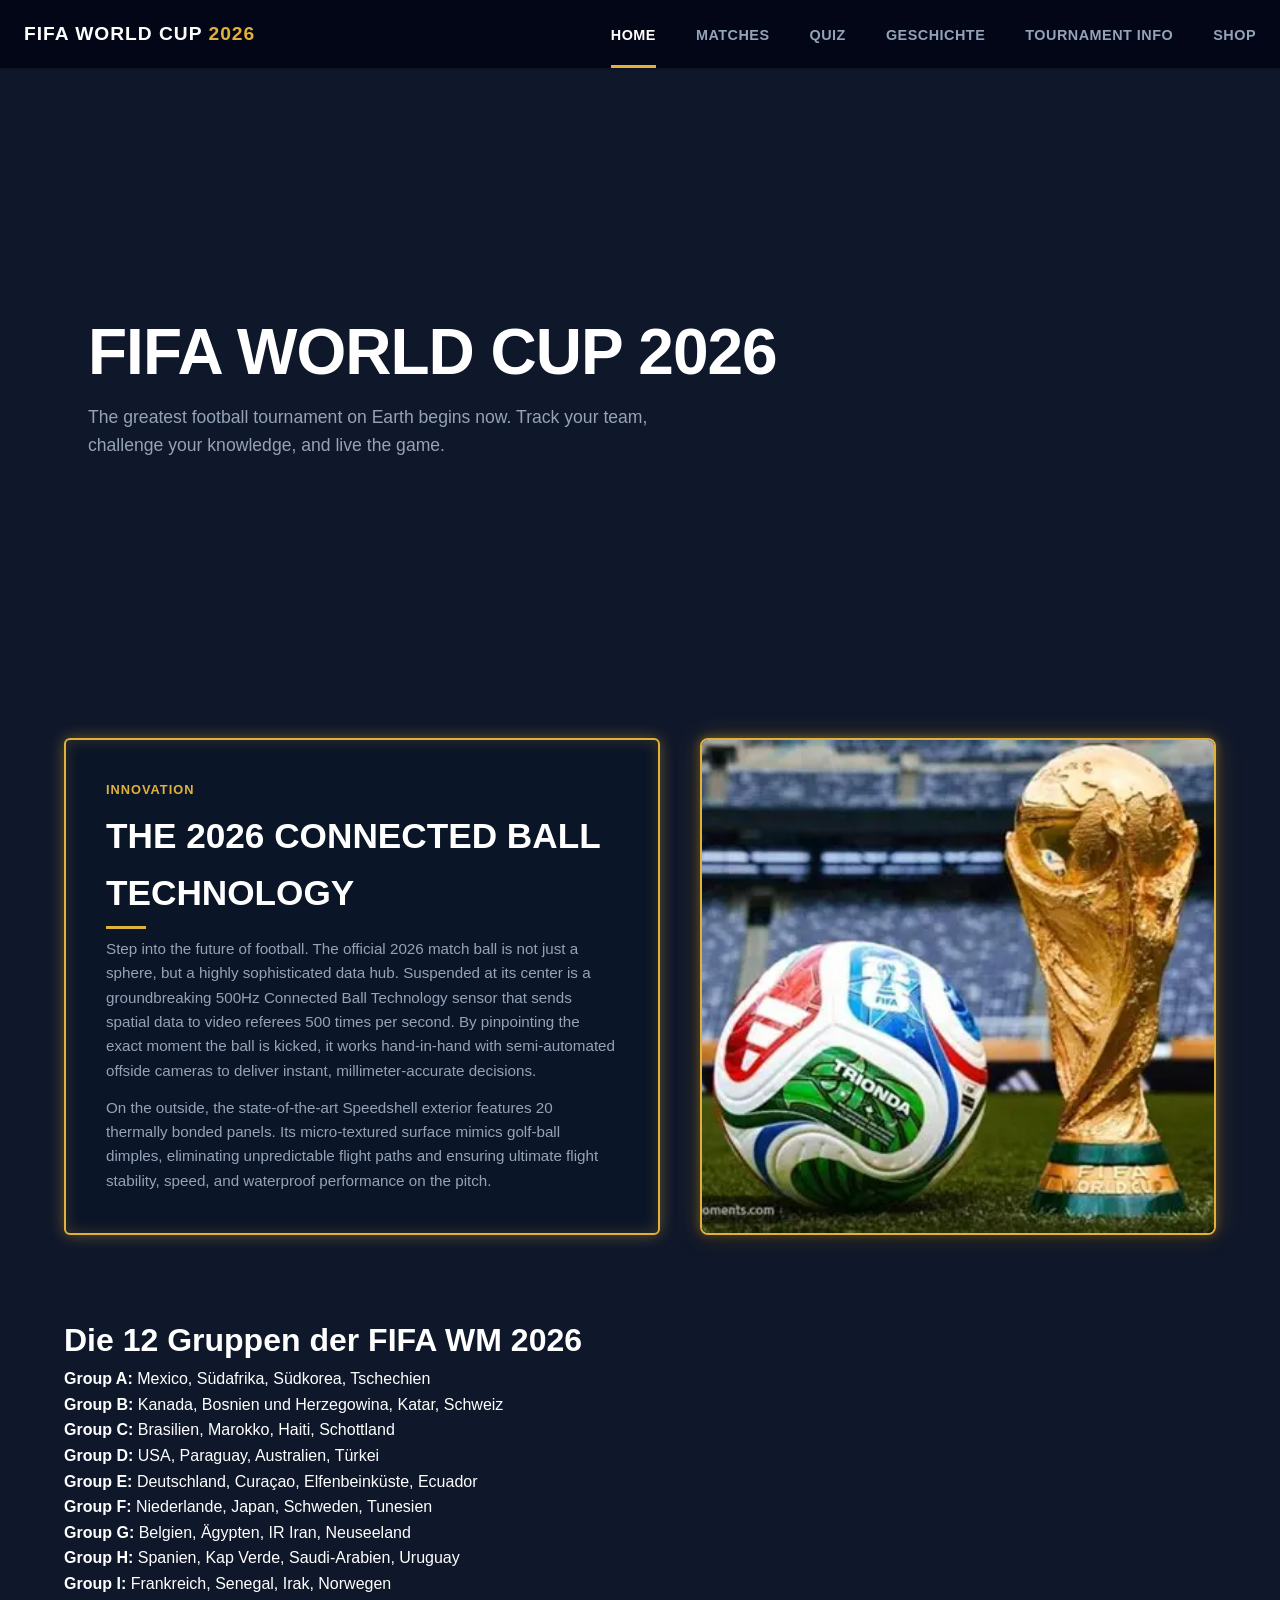
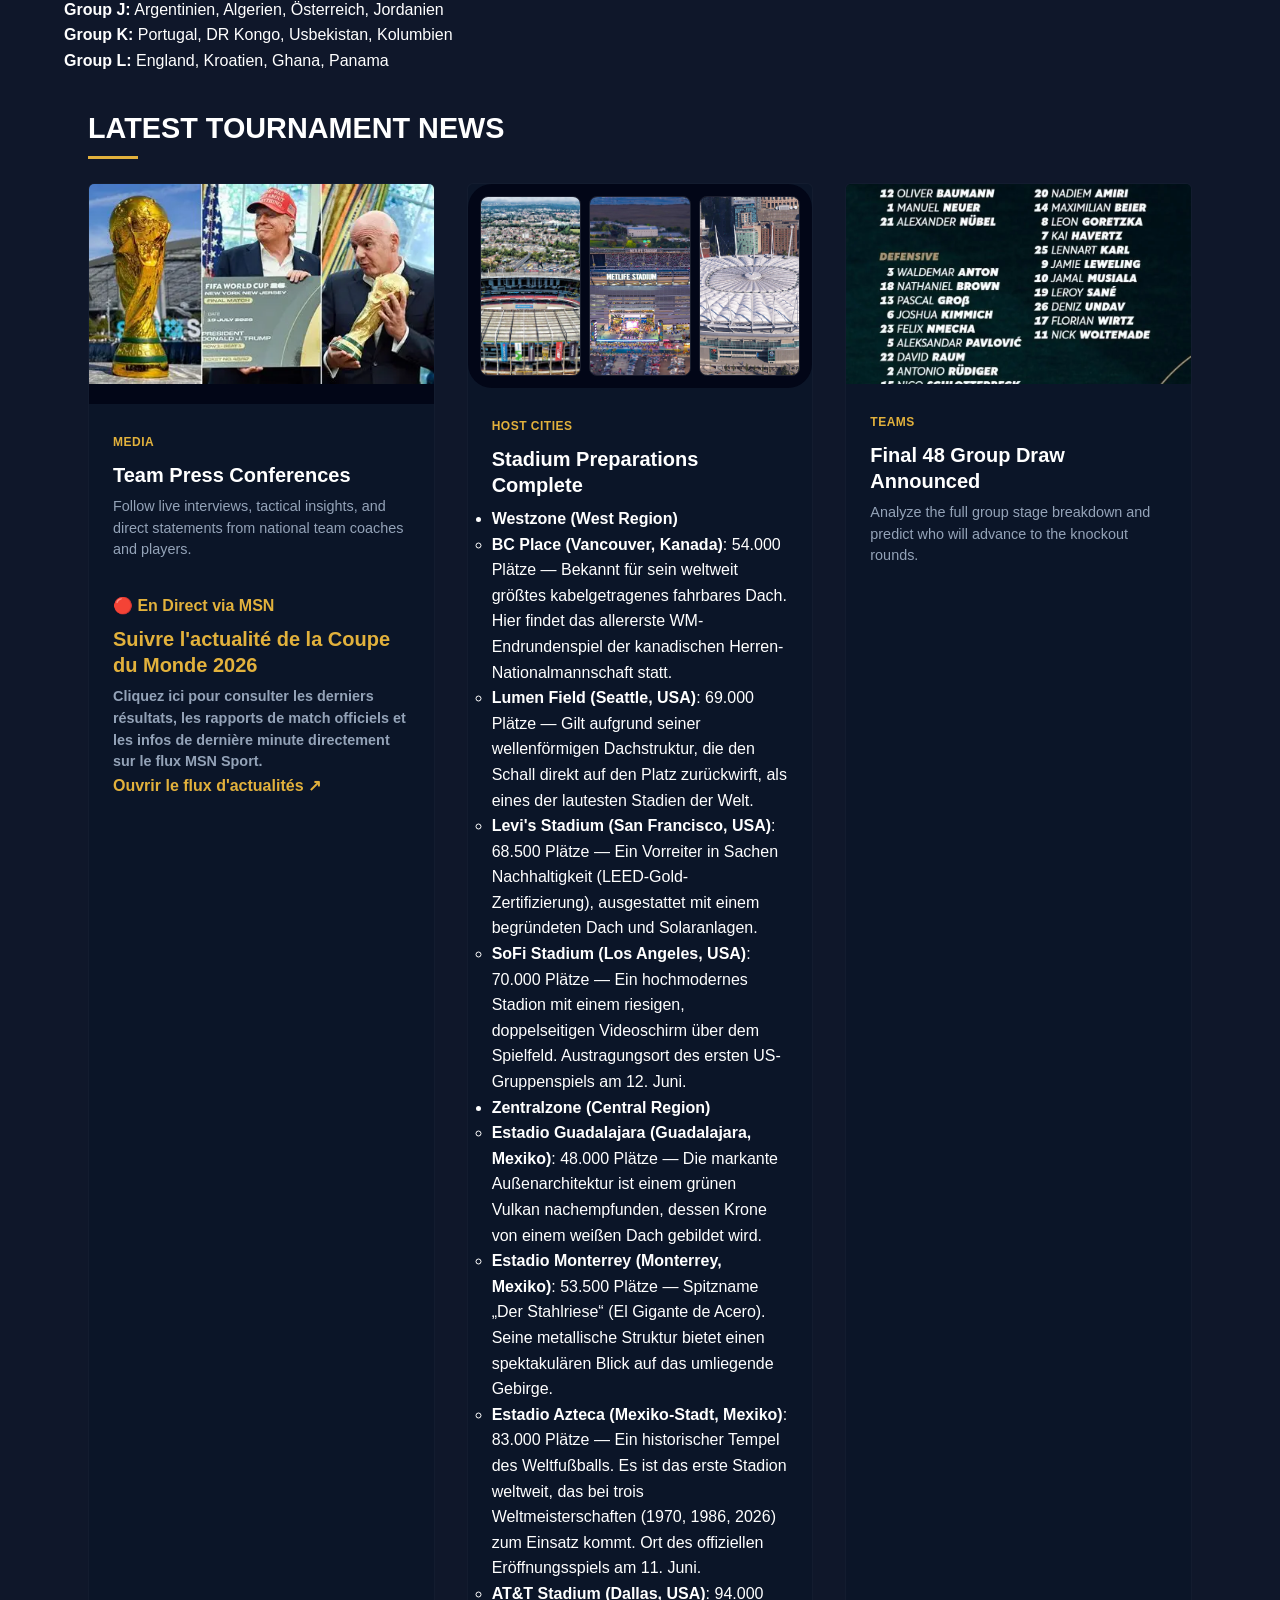
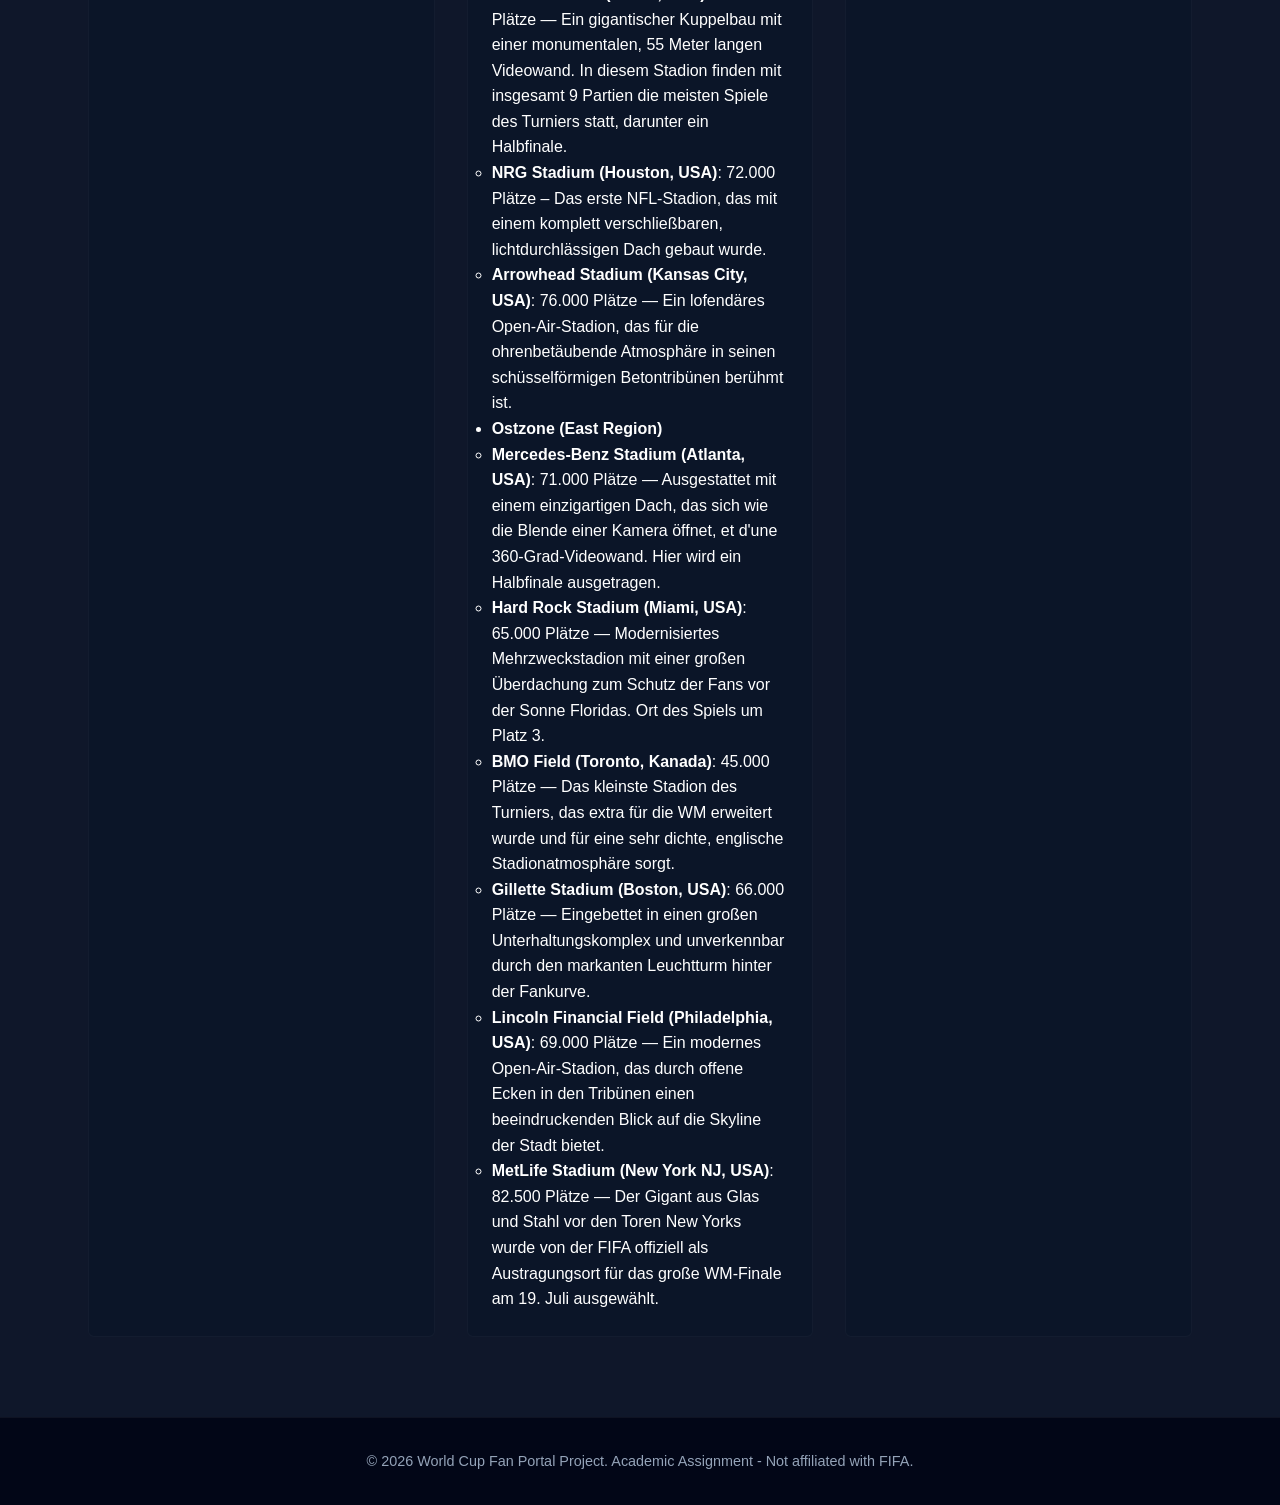
==== commit 9ed68925: "Implemented interactive World Cup quiz" ====
--- a/index.html
+++ b/index.html
@@ -1,5 +1,5 @@
 <!DOCTYPE html>
-<html lang="EN">
+<html lang="DE">
 <head>
     <meta charset="UTF-8">
     <meta name="viewport" content="width=device-width, initial-scale=1.0">
@@ -15,9 +15,6 @@
     <meta property="og:type" content="website">
     
     <link rel="stylesheet" href="style.css">
-    
-    <link rel="icon" type="image/avif" href="./img/tironda.avif">
-
 </head>
 <body>
 
@@ -30,20 +27,25 @@
             
             <nav class="main-nav">
                 <ul class="nav-list" id="js-nav-list">
-                  
+                    <li><a href="index.html" class="active">HOME</a></li>
                     <li><a href="Spielplan.html">MATCHES</a></li>
+                    <li><a href="Quiz.html">Quiz</a></li>
+                    <li><a href="info.html">GESCHICHTE</a></li>
                     <li><a href="finalphase.html">TOURNAMENT INFO</a></li>
-                     <li><a href="info.html">GESCHICHTE</a></li>
-                    <li><a href="games.html">QUIZ</a></li>
-                    
+                    <li><a href="fanshop.html">SHOP</a></li>
+
                 </ul>
             </nav>
             
-            
+            <button class="menu-toggle" id="js-burger" aria-label="Open navigation menu">
+                <span></span>
+                <span></span>
+                <span></span>
+            </button>
         </header>
 
         <main class="main-content">
-
+            
             <section class="hero-section">
                 <div class="hero-overlay">
                     <h1>FIFA World Cup 2026</h1>
@@ -52,9 +54,8 @@
             </section>
 
             <section class="ball-feature-container ball-neon-layout">
-
                 <div class="ball-image-box">
-                    <img src="img/ball-and-cup.webp" alt="Official World Cup match ball and trophy on the pitch">
+                    <img src="img/ball and cup.webp" alt="Official World Cup match ball and trophy on the pitch">
                 </div>
                 
                 <div class="ball-text-box neon-border">
@@ -70,15 +71,10 @@
                         Its micro-textured surface mimics golf-ball dimples, eliminating unpredictable flight paths and ensuring ultimate flight stability, speed, and waterproof performance on the pitch.
                     </p> 
                 </div>
-                
-        </section>
-
-            <section class="gruppen-phase">
-
-           <h2 class="gruppen">Die 12 Gruppen der FIFA WM 2026</h2>
-
-            
-                
+            </section>
+
+            <h1 class="gruppen">Die 12 Gruppen der FIFA WM 2026</h1>
+            
             <div class="world-cup-groups">
                 <p><strong>Group A:</strong> Mexico, Südafrika, Südkorea, Tschechien</p>
                 <p><strong>Group B:</strong> Kanada, Bosnien und Herzegowina, Katar, Schweiz</p>
@@ -93,24 +89,58 @@
                 <p><strong>Group K:</strong> Portugal, DR Kongo, Usbekistan, Kolumbien</p>
                 <p><strong>Group L:</strong> England, Kroatien, Ghana, Panama</p>
             </div>
-            </section>
-
+            
             <section class="news-section">
                 <h2>Latest Tournament News</h2>
-               
-
-    
-
-                     <article class="news-card">
+                <div class="news-grid" id="js-news-grid">
+                    
+                    <article class="news-card">
+                        <div class="press-carousel">
+                            <div class="press-slide">
+                                <img src="img/trump-fifa.webp" alt="Team manager speaking at the official press conference">
+                            </div>
+                            <div class="press-slide">
+                                <img src="img/2030.jpg" alt="Players answering media questions behind microphones">
+                            </div>
+                            <div class="press-slide">
+                                <img src="img/2026.webp" alt="National team coach discussing tactics in front of journalists">
+                            </div>
+                            <div class="press-slide">
+                                <img src="img/fansplace.webp" alt="Media zone interview session before the match">
+                            </div>
+                        </div>
+                        <div class="card-content">
+                            <span class="category">Media</span>
+                            <h3>Team Press Conferences</h3>
+                            <p>Follow live interviews, tactical insights, and direct statements from national team coaches and players.</p>
+
+                            <div class="video-container">
+                                <div class="news-flex-container">
+                                    <a href="https://www.msn.com/de-de/sport/fussball/fifa_world_cup?uxmode=ruby&ocid=entnewsntp&cvid=6a33fa6ea11b45f7a310f9babce7684e&pc=U531&ei=36" 
+                                       target="_blank" 
+                                       class="msn-news-card">
+                                        <div class="msn-content">
+                                            <span class="tag">🔴 En Direct via MSN</span>
+                                            <h3>Suivre l'actualité de la Coupe du Monde 2026</h3>
+                                            <p>Cliquez ici pour consulter les derniers résultats, les rapports de match officiels et les infos de dernière minute directement sur le flux MSN Sport.</p>
+                                            <span class="btn-link">Ouvrir le flux d'actualités ↗</span>
+                                        </div>
+                                    </a>
+                                </div>
+                            </div>
+                        </div>
+                    </article>
+                    
+                    <article class="news-card">
                         <div class="stadium-images-container">
                             <div class="stadium-item">
-                                <img src="./img/Azteca-Stadium-in-Mexico.jpg" alt="Azteca Stadium in Mexico">
+                                <img src="img/Azteca Stadium in Mexico.jpg" alt="Azteca Stadium in Mexico">
                             </div>
                             <div class="stadium-item">
-                                <img src="./img/MetLife-Stadium-in-New-York-New-Jeyrse.jpg" alt="MetLife Stadium in New York New Jersey">
+                                <img src="img/MetLife Stadium in New York New Jeyrse.jpg" alt="MetLife Stadium in New York New Jersey">
                             </div>
                             <div class="stadium-item">
-                                <img src="./img/BC-Place-in-Vancouver2.jpg" alt="BC Place in Vancouver Canada">
+                                <img src="img/BC Place in Vancouver2.jpg" alt="BC Place in Vancouver Canada">
                             </div>
                         </div>
                         <div class="card-content">
@@ -154,45 +184,6 @@
                             </ul>
                         </div>
                     </article>
-                    
-                    <article class="news-card">
-                        <div class="press-carousel">
-                            <div class="press-slide">
-                                <img src="img/trump-fifa.webp" alt="Team manager speaking at the official press conference">
-                            </div>
-                            <div class="press-slide">
-                                <img src="img/2030.jpg" alt="Players answering media questions behind microphones">
-                            </div>
-                            <div class="press-slide">
-                                <img src="img/2026.webp" alt="National team coach discussing tactics in front of journalists">
-                            </div>
-                            <div class="press-slide">
-                                <img src="img/fansplace.webp" alt="Media zone interview session before the match">
-                            </div>
-                        </div>
-                        <div class="card-content">
-                            <span class="category">Media</span>
-                            <h3>Team Press Conferences</h3>
-                            <p>Follow live interviews, tactical insights, and direct statements from national team coaches and players.</p>
-
-                            <div class="video-container">
-                                <div class="news-flex-container">
-                                    <a href="https://www.msn.com/de-de/sport/fussball/fifa_world_cup?uxmode=ruby&ocid=entnewsntp&cvid=6a33fa6ea11b45f7a310f9babce7684e&pc=U531&ei=36" 
-                                       target="_blank" 
-                                       class="msn-news-card">
-                                        <div class="msn-content">
-                                            <span class="tag">🔴 En Direct via MSN</span>
-                                            <h3>Suivre l'actualité de la Coupe du Monde 2026</h3>
-                                            <p>Cliquez ici pour consulter les derniers résultats, les rapports de match officiels et les infos de dernière minute directement sur le flux MSN Sport.</p>
-                                            <span class="btn-link">Ouvrir le flux d'actualités ↗</span>
-                                        </div>
-                                    </a>
-                                </div>
-                            </div>
-                        </div>
-                    </article>
-                    
-                   
 
                     <article class="news-card">
                         <img id="js-live-news-img" src="img/GER.webp" alt="Football players celebrating a goal on the pitch">
@@ -204,7 +195,7 @@
                         </div>
                     </article>
                     
-                
+                </div>
             </section>
             
         </main>
--- a/style.css
+++ b/style.css
@@ -57,7 +57,6 @@
         "footer";
     grid-template-rows: auto 1fr auto;
     min-height: 100vh;
-    
 }
 
 .main-header, .site-header { grid-area: header; }
@@ -232,7 +231,7 @@
 }
 
 .nav-button {
-    display: grid; /* burger visible par défaut sur mobile */
+    display: block; /* burger visible par défaut sur mobile */
     background: transparent;
     border: none;
     color: var(--text-white);
@@ -255,7 +254,7 @@
    4. HERO SECTION
    ========================================================================== */
 .hero-section {
-    background:#020617;
+    background-image: linear-gradient(rgba(15, 23, 42, 0.3), rgba(15, 23, 42, 0.8)), url('../assets/hero-bg.jpg');
     background-size: cover;
     background-position: center;
     min-height: 60vh;
@@ -290,7 +289,7 @@
    5. SECTION TECHNOLOGIE BALLON (texte sur fond image)
    ========================================================================== */
 .ball-feature-container {
-    background-image: linear-gradient(rgba(2, 6, 23, 0.4), rgba(2, 6, 23, 0.85));
+    background-image: linear-gradient(rgba(2, 6, 23, 0.4), rgba(2, 6, 23, 0.85)), url('../assets/ball-tech-bg.jpg');
     background-size: cover;
     background-position: center;
     background-repeat: no-repeat;
@@ -314,18 +313,6 @@
     border-radius: 4px;
     border-left: 4px solid var(--accent-gold);
     max-width: 650px;
-}
-
-.gruppen-phase{
-
-    background-color: rgba(2, 6, 23, 0.9);
-    backdrop-filter: blur(8px);
-    -webkit-backdrop-filter: blur(8px);
-    padding: 1.5rem;
-    margin:2rem auto;
-    border-radius: 4px;
-    border-left: 4px solid var(--accent-gold);
-    max-width: 1650px;
 }
 
 .ball-text-box .tag {
@@ -556,10 +543,11 @@
 /* ==========================================================================
    9. PAGE INFOS / HISTORIQUE
    ========================================================================== */
-.info-page .main-content {
+.main-content {
     max-width: 1200px;
     margin: 0 auto;
     padding: 3rem 1.5rem;
+    width: 100%;
 }
 
 .page-header {
@@ -977,7 +965,7 @@
 
     /* --- Nav page d'accueil --- */
     .menu-toggle {
-        display: flex;
+        display: none;
     }
 
     .nav-list {
@@ -1152,4 +1140,170 @@
         width: 90px;
         margin-bottom: 0;
     }
-}+}
+
+/* ===== QUIZ PAGE ===== */
+
+.quiz-section {
+    max-width: 900px;
+    margin: 2rem auto;
+    padding: 0 1.5rem;
+}
+
+.quiz-card {
+    background-color: var(--bg-card);
+    border-radius: 16px;
+    padding: 2rem;
+    border: 1px solid rgba(255,255,255,0.08);
+}
+
+.quiz-screen {
+    display: flex;
+    flex-direction: column;
+    gap: 1rem;
+}
+
+.quiz-status {
+    display: flex;
+    justify-content: space-between;
+    flex-wrap: wrap;
+}
+
+.progress-bar {
+    width: 100%;
+    height: 12px;
+    background-color: rgba(255,255,255,0.08);
+    border-radius: 999px;
+    overflow: hidden;
+}
+
+.progress-fill {
+    width: 0%;
+    height: 100%;
+    background-color: var(--neon);
+    transition: width 0.3s ease;
+}
+
+.answer-grid {
+    display: grid;
+    gap: 1rem;
+}
+
+.answer-btn {
+    padding: 1rem;
+    border: none;
+    border-radius: 10px;
+    cursor: pointer;
+    background-color: #21262d;
+    color: white;
+    text-align: left;
+}
+
+.answer-btn:hover {
+    background-color: #2d333b;
+}
+
+.answer-btn.correct {
+    background-color: #1f8b4c;
+}
+
+.answer-btn.wrong {
+    background-color: #b42318;
+}
+.quiz-screen[hidden] {
+    display: none;
+}
+.quiz-card .btn {
+    width: fit-content;
+    min-width: 180px;
+    padding: 0.9rem 1.4rem;
+    border: none;
+    cursor: pointer;
+}
+
+#start-quiz,
+#restart-quiz {
+    background-color: var(--neon);
+    color: #000;
+    font-weight: 700;
+}
+
+#next-question {
+    margin-top: 1rem;
+}
+.quiz-card .btn,
+.quiz-card button {
+    font-size: 1rem;
+    font-weight: 700;
+}
+
+#start-quiz,
+#restart-quiz,
+#next-question {
+    background-color: var(--neon);
+    color: #000;
+    width: fit-content;
+    min-width: 180px;
+    padding: 0.9rem 1.4rem;
+    border: none;
+    border-radius: 8px;
+}
+
+.answer-btn {
+    font-size: 1rem;
+    font-weight: 600;
+    padding: 1.1rem;
+    line-height: 1.4;
+}
+
+#question-text {
+    font-size: clamp(1.4rem, 3vw, 2rem);
+    line-height: 1.3;
+}
+
+#result-text,
+.quiz-card p {
+    font-size: 1rem;
+    line-height: 1.6;
+}
+
+/* QUIZ BUTTONS */
+
+#Quiz-starten,
+#start-quiz,
+#next-question,
+#restart-quiz {
+    background: white !important;
+    color: black !important;
+    border: none !important;
+    border-radius: 10px !important;
+    padding: 12px 24px !important;
+    font-size: 16px !important;
+    font-weight: bold !important;
+    cursor: pointer;
+    display: inline-block;
+    margin-top: 15px;
+}
+
+#Quiz-starten:hover,
+#start-quiz:hover,
+#next-question:hover,
+#restart-quiz:hover {
+    opacity: 0.9;
+}
+
+.progress-bar {
+    width: 100%;
+    height: 12px;
+    background: rgba(255, 255, 255, 0.18);
+    border-radius: 999px;
+    overflow: hidden;
+}
+
+.progress-fill {
+    height: 100%;
+    width: 0%;
+    background: white;
+    border-radius: 999px;
+    transition: width 0.3s ease;
+}
